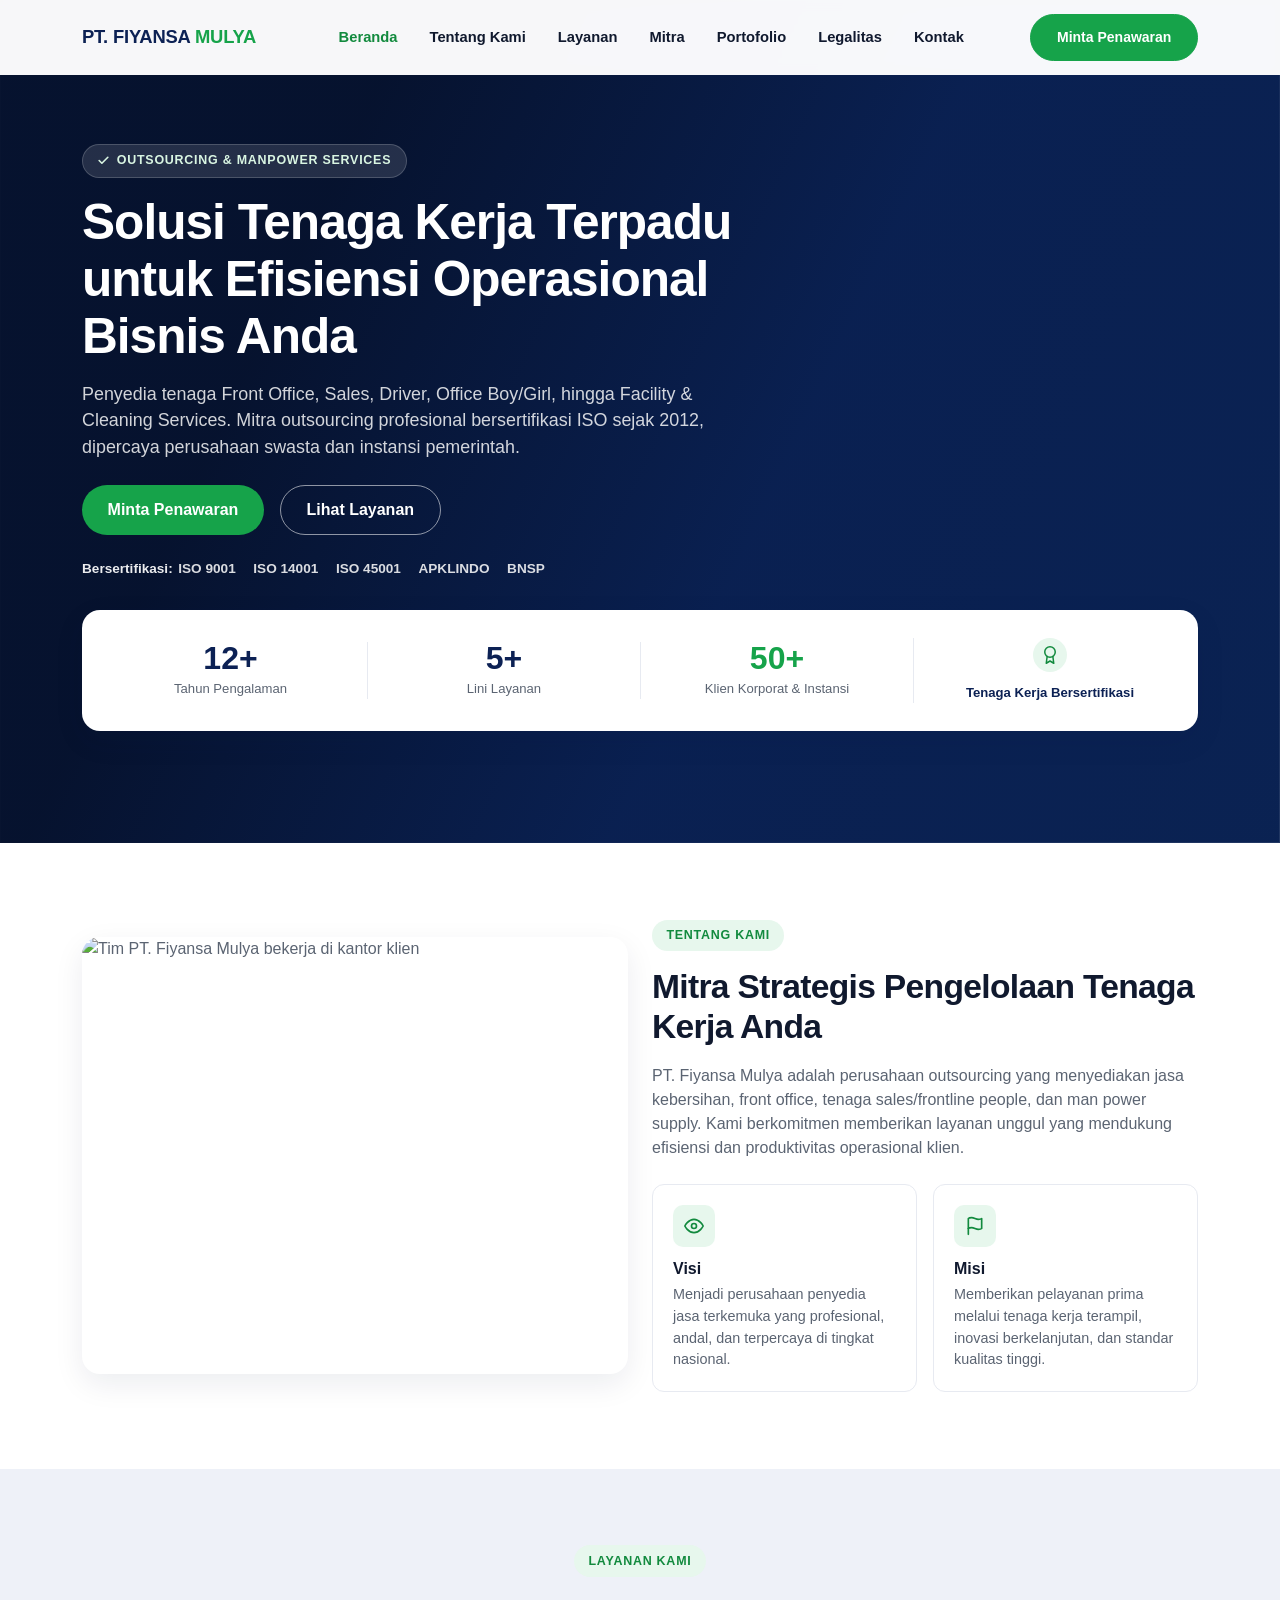
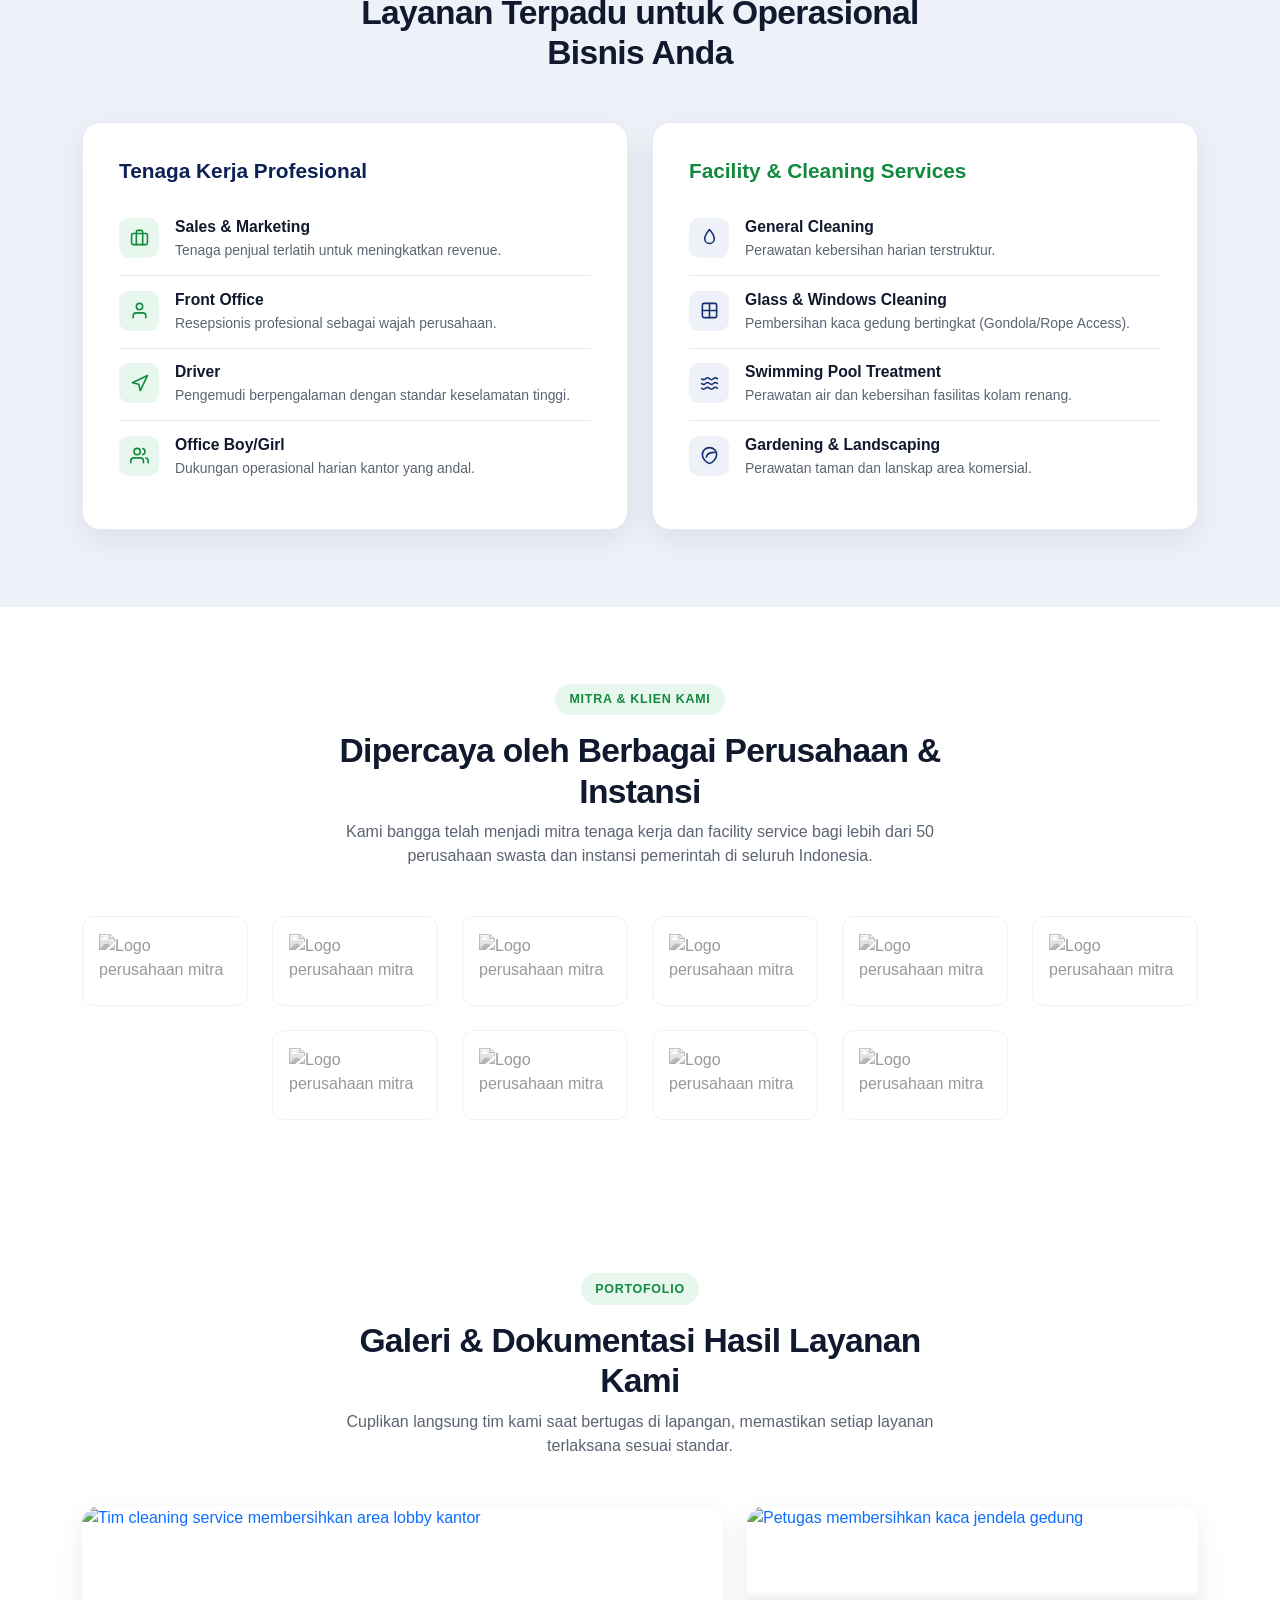
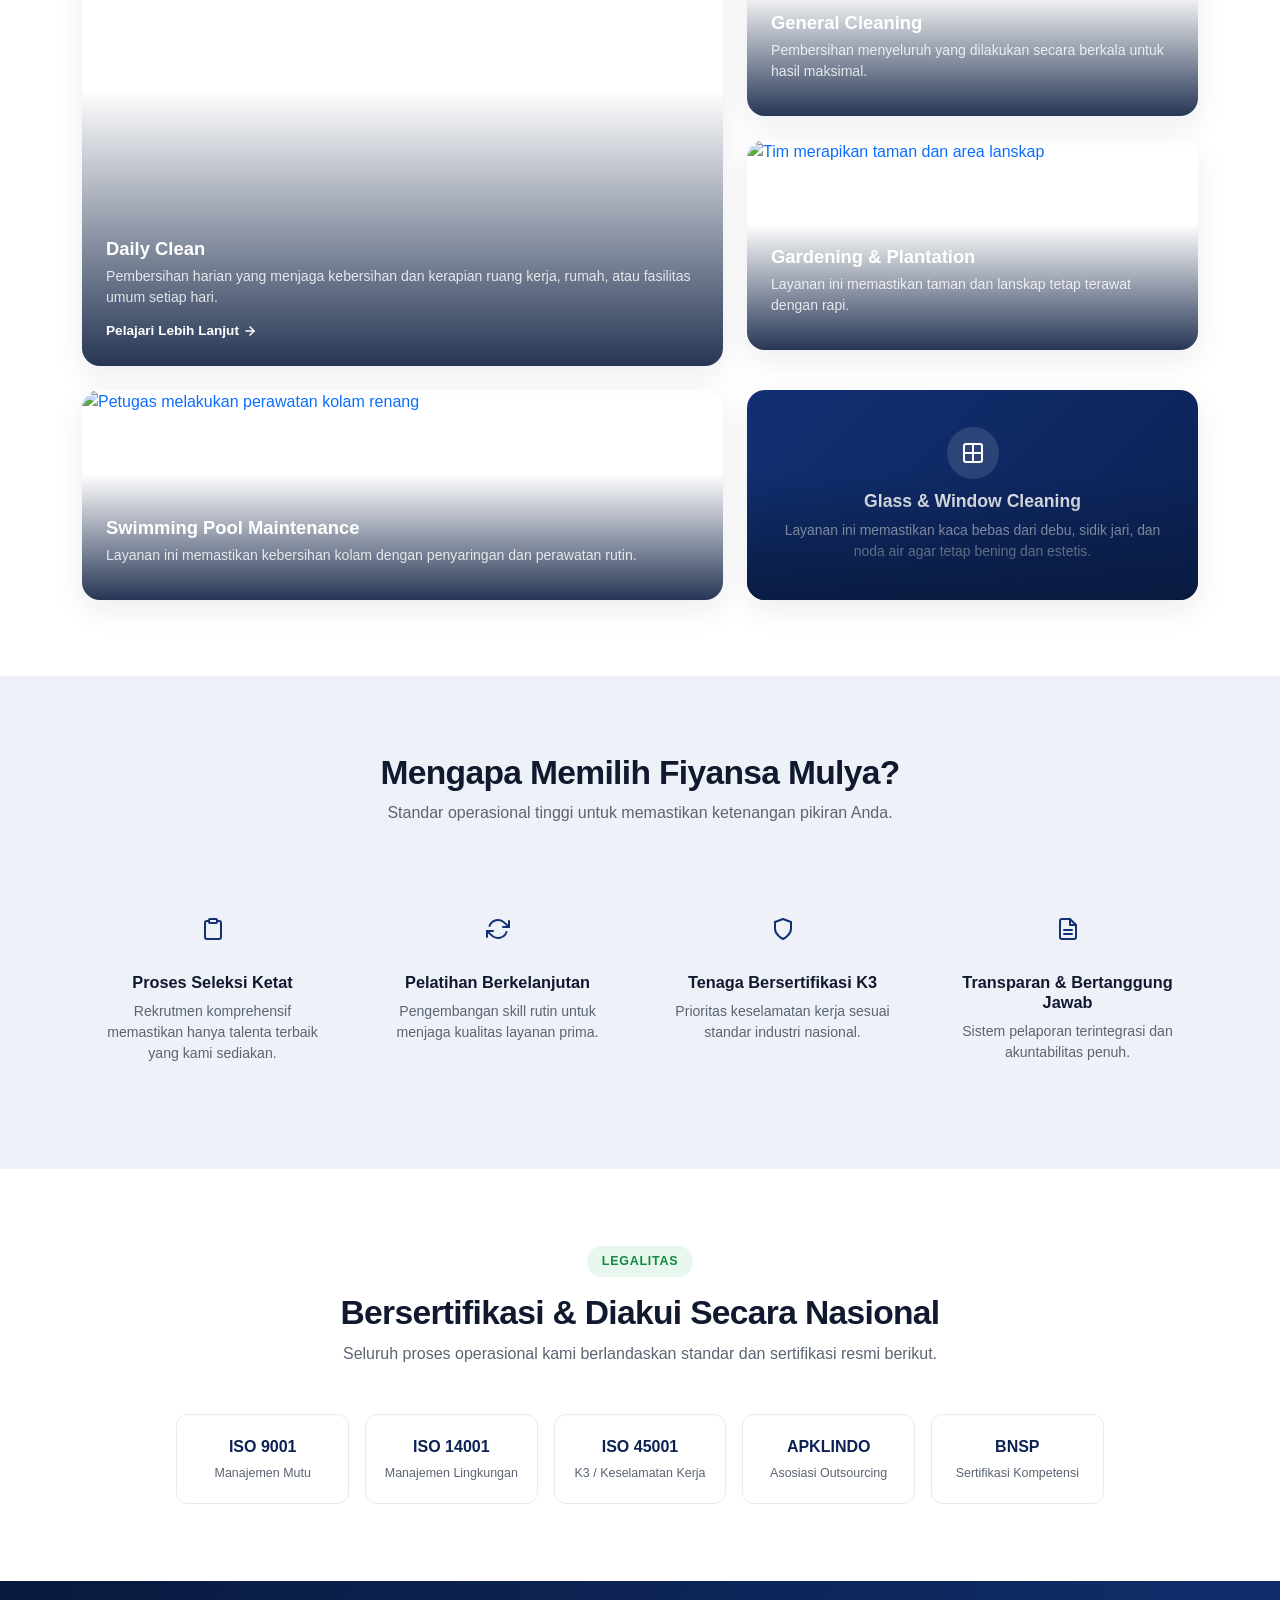
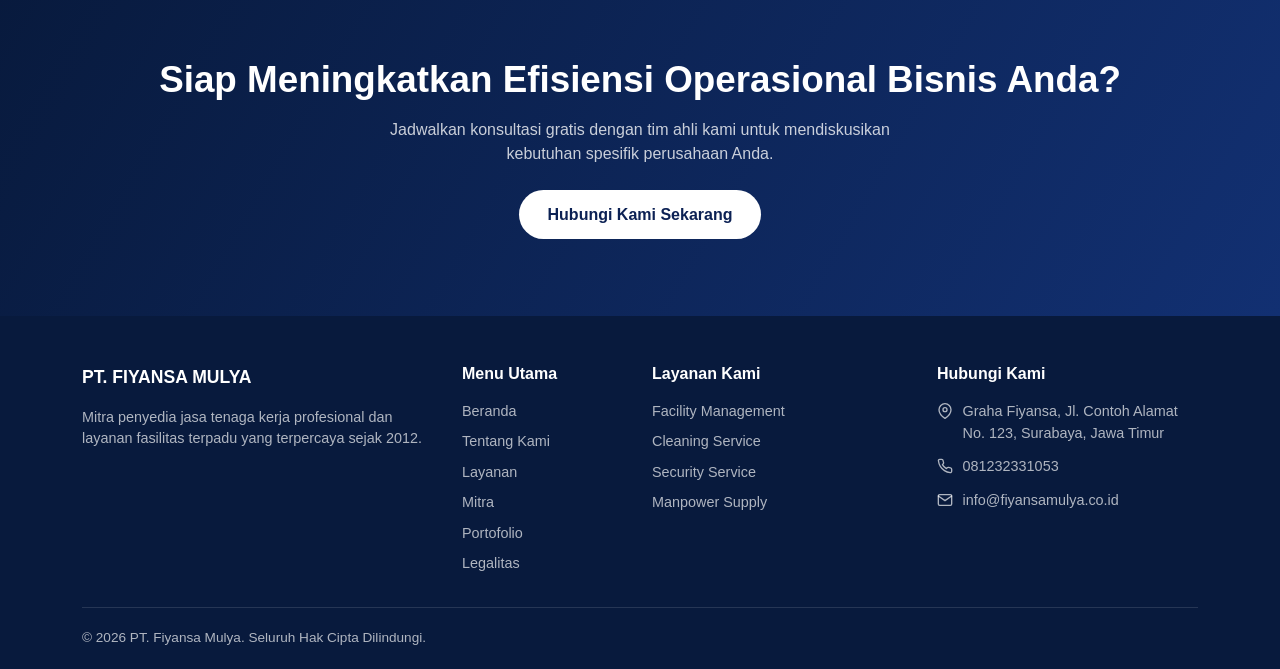
==== index.html @ ff3250f4 "initial commit" ====
<!doctype html>
<html lang="id">
<head>
  <meta charset="UTF-8" />
  <meta name="viewport" content="width=device-width, initial-scale=1, shrink-to-fit=no" />
  <title>PT. Fiyansa Mulya — Solusi Tenaga Kerja & Facility Services</title>
  <meta name="description" content="PT. Fiyansa Mulya adalah mitra outsourcing profesional bersertifikasi ISO sejak 2012, menyediakan tenaga kerja (Front Office, Sales, Driver, Office Boy/Girl) dan layanan Facility & Cleaning Services untuk perusahaan swasta dan instansi pemerintah di seluruh Indonesia." />
  <meta name="robots" content="index, follow" />

  <!-- Performance: warm up connections before the CDN / image requests fire -->
  <link rel="preconnect" href="https://cdn.jsdelivr.net" crossorigin />
  <link rel="preconnect" href="https://picsum.photos" crossorigin />
  <link rel="preconnect" href="https://fastly.picsum.photos" crossorigin />
  <link rel="preconnect" href="https://placehold.co" crossorigin />
  <link rel="dns-prefetch" href="https://picsum.photos" />

  <!-- Preload the hero image: it's the largest above-the-fold asset (helps LCP) -->
  <link rel="preload" as="image" href="https://picsum.photos/seed/fiyansa-hero/1600/1000" fetchpriority="high" />

  <!-- Bootstrap 5 (CDN) — grid & components only, styling is overridden by our own stylesheet -->
  <link rel="stylesheet" href="https://cdn.jsdelivr.net/npm/bootstrap@5.3.3/dist/css/bootstrap.min.css" crossorigin="anonymous" />

  <!-- Site styles -->
  <link rel="stylesheet" href="assets/css/style.css" />

  <link rel="icon" href="data:image/svg+xml,%3Csvg xmlns='http://www.w3.org/2000/svg' viewBox='0 0 64 64'%3E%3Crect width='64' height='64' rx='12' fill='%230c2154'/%3E%3Ctext x='32' y='42' font-size='30' font-family='Arial, sans-serif' font-weight='700' fill='%2316a34a' text-anchor='middle'%3EF%3C/text%3E%3C/svg%3E" />
</head>
<body data-bs-spy="scroll" data-bs-target="#mainNav" data-bs-offset="120" tabindex="0">

  <!-- ============ NAVBAR ============ -->
  <nav class="navbar navbar-expand-lg navbar-fm fixed-top" id="mainNav">
    <div class="container">
      <a class="navbar-brand" href="#beranda">PT. FIYANSA <span>MULYA</span></a>
      <button class="navbar-toggler" type="button" data-bs-toggle="collapse" data-bs-target="#mainNavbar" aria-controls="mainNavbar" aria-expanded="false" aria-label="Buka menu navigasi">
        <span class="navbar-toggler-icon"></span>
      </button>
      <div class="collapse navbar-collapse" id="mainNavbar">
        <ul class="navbar-nav mx-auto mb-2 mb-lg-0">
          <li class="nav-item"><a class="nav-link" href="#beranda">Beranda</a></li>
          <li class="nav-item"><a class="nav-link" href="#tentang">Tentang Kami</a></li>
          <li class="nav-item"><a class="nav-link" href="#layanan">Layanan</a></li>
          <li class="nav-item"><a class="nav-link" href="#mitra">Mitra</a></li>
          <li class="nav-item"><a class="nav-link" href="#portofolio">Portofolio</a></li>
          <li class="nav-item"><a class="nav-link" href="#legalitas">Legalitas</a></li>
          <li class="nav-item"><a class="nav-link" href="#kontak">Kontak</a></li>
        </ul>
        <div class="d-flex align-items-center gap-3">
          <a href="tel:081232331053" class="navbar-phone d-none d-md-inline-flex align-items-center gap-2">
            <svg width="16" height="16" viewBox="0 0 24 24" fill="none" stroke="currentColor" stroke-width="2" stroke-linecap="round" stroke-linejoin="round" aria-hidden="true"><path d="M22 16.92v3a2 2 0 0 1-2.18 2 19.79 19.79 0 0 1-8.63-3.07 19.5 19.5 0 0 1-6-6 19.79 19.79 0 0 1-3.07-8.67A2 2 0 0 1 4.11 2h3a2 2 0 0 1 2 1.72c.13.96.36 1.9.7 2.81a2 2 0 0 1-.45 2.11L8.09 9.91a16 16 0 0 0 6 6l1.27-1.27a2 2 0 0 1 2.11-.45c.91.34 1.85.57 2.81.7A2 2 0 0 1 22 16.92z"/></svg>
            081232331053
          </a>
          <a href="#kontak" class="btn btn-fm-primary btn-sm">Minta Penawaran</a>
        </div>
      </div>
    </div>
  </nav>

  <!-- ============ HERO ============ -->
  <header class="hero" id="beranda">
    <img
      class="hero__bg"
      src="https://picsum.photos/seed/fiyansa-hero/1600/1000"
      srcset="https://picsum.photos/seed/fiyansa-hero/900/700 900w, https://picsum.photos/seed/fiyansa-hero/1600/1000 1600w"
      sizes="100vw"
      alt=""
      role="presentation"
      fetchpriority="high"
      width="1600" height="1000"
    />
    <div class="hero__overlay"></div>

    <div class="container hero__content">
      <div class="hero-inner">
        <span class="eyebrow eyebrow-light mb-3">
          <svg width="13" height="13" viewBox="0 0 24 24" fill="none" stroke="currentColor" stroke-width="3" stroke-linecap="round" stroke-linejoin="round" aria-hidden="true"><polyline points="20 6 9 17 4 12"/></svg>
          Outsourcing &amp; Manpower Services
        </span>
        <h1 class="mb-3">Solusi Tenaga Kerja Terpadu untuk Efisiensi Operasional Bisnis Anda</h1>
        <p class="lead mb-4">
          Penyedia tenaga Front Office, Sales, Driver, Office Boy/Girl, hingga Facility &amp; Cleaning Services.
          Mitra outsourcing profesional bersertifikasi ISO sejak 2012, dipercaya perusahaan swasta dan instansi pemerintah.
        </p>
        <div class="d-flex flex-wrap gap-3 mb-4">
          <a href="#kontak" class="btn-fm-primary d-inline-flex align-items-center">Minta Penawaran</a>
          <a href="#layanan" class="btn-fm-outline d-inline-flex align-items-center">Lihat Layanan</a>
        </div>
        <div class="hero-certs d-flex flex-wrap align-items-center">
          <strong>Bersertifikasi:</strong>
          <span class="cert-item">ISO 9001</span>
          <span class="cert-item">ISO 14001</span>
          <span class="cert-item">ISO 45001</span>
          <span class="cert-item">APKLINDO</span>
          <span class="cert-item">BNSP</span>
        </div>
      </div>
    </div>

    <!-- Stats bar (overlaps hero bottom edge) -->
    <div class="container">
      <div class="stats-bar">
        <div class="row gx-2 gy-0 align-items-center">
          <div class="col-6 col-md-3 stat-item">
            <div class="stat-number">12+</div>
            <div class="stat-label">Tahun Pengalaman</div>
          </div>
          <div class="col-6 col-md-3 stat-item">
            <div class="stat-number">5+</div>
            <div class="stat-label">Lini Layanan</div>
          </div>
          <div class="col-6 col-md-3 stat-item">
            <div class="stat-number text-green">50+</div>
            <div class="stat-label">Klien Korporat &amp; Instansi</div>
          </div>
          <div class="col-6 col-md-3 stat-item">
            <span class="stat-icon">
              <svg width="18" height="18" viewBox="0 0 24 24" fill="none" stroke="currentColor" stroke-width="2" stroke-linecap="round" stroke-linejoin="round" aria-hidden="true"><circle cx="12" cy="8" r="7"/><polyline points="8.21 13.89 7 23 12 20 17 23 15.79 13.88"/></svg>
            </span>
            <div class="stat-label fw-semibold text-navy">Tenaga Kerja Bersertifikasi</div>
          </div>
        </div>
      </div>
    </div>
  </header>

  <!-- ============ TENTANG KAMI ============ -->
  <section class="section-padding" id="tentang">
    <div class="container">
      <div class="row align-items-center g-4">
        <div class="col-lg-6 reveal">
          <div class="about-img">
            <img
              src="https://picsum.photos/seed/fiyansa-about/700/560"
              width="700" height="560" loading="lazy" decoding="async"
              alt="Tim PT. Fiyansa Mulya bekerja di kantor klien"
              class="w-100"
            />
          </div>
        </div>
        <div class="col-lg-6 reveal">
          <span class="eyebrow eyebrow-green mb-3">Tentang Kami</span>
          <h2 class="section-title mb-3" style="font-size: clamp(1.6rem, 3vw, 2.1rem);">
            Mitra Strategis Pengelolaan Tenaga Kerja Anda
          </h2>
          <p class="mb-4">
            PT. Fiyansa Mulya adalah perusahaan outsourcing yang menyediakan jasa kebersihan, front office, tenaga
            sales/frontline people, dan man power supply. Kami berkomitmen memberikan layanan unggul yang mendukung
            efisiensi dan produktivitas operasional klien.
          </p>
          <div class="row g-3">
            <div class="col-sm-6">
              <div class="icon-card">
                <span class="icon-badge">
                  <svg width="20" height="20" viewBox="0 0 24 24" fill="none" stroke="currentColor" stroke-width="2" stroke-linecap="round" stroke-linejoin="round" aria-hidden="true"><path d="M1 12s4-8 11-8 11 8 11 8-4 8-11 8-11-8-11-8z"/><circle cx="12" cy="12" r="3"/></svg>
                </span>
                <h3>Visi</h3>
                <p>Menjadi perusahaan penyedia jasa terkemuka yang profesional, andal, dan terpercaya di tingkat nasional.</p>
              </div>
            </div>
            <div class="col-sm-6">
              <div class="icon-card">
                <span class="icon-badge">
                  <svg width="20" height="20" viewBox="0 0 24 24" fill="none" stroke="currentColor" stroke-width="2" stroke-linecap="round" stroke-linejoin="round" aria-hidden="true"><path d="M4 15s1-1 4-1 5 2 8 2 4-1 4-1V3s-1 1-4 1-5-2-8-2-4 1-4 1z"/><line x1="4" y1="22" x2="4" y2="15"/></svg>
                </span>
                <h3>Misi</h3>
                <p>Memberikan pelayanan prima melalui tenaga kerja terampil, inovasi berkelanjutan, dan standar kualitas tinggi.</p>
              </div>
            </div>
          </div>
        </div>
      </div>
    </div>
  </section>

  <!-- ============ LAYANAN ============ -->
  <section class="section-padding bg-soft" id="layanan">
    <div class="container">
      <div class="text-center mx-auto mb-5 reveal" style="max-width: 640px;">
        <span class="eyebrow eyebrow-green mb-3">Layanan Kami</span>
        <h2 class="section-title" style="font-size: clamp(1.6rem, 3vw, 2.1rem);">
          Layanan Terpadu untuk Operasional Bisnis Anda
        </h2>
      </div>
      <div class="row g-4">
        <div class="col-lg-6 reveal">
          <div class="service-panel">
            <h3 class="text-navy">Tenaga Kerja Profesional</h3>

            <div class="service-row">
              <span class="service-icon" style="background: var(--green-050); color: var(--green-700);">
                <svg width="19" height="19" viewBox="0 0 24 24" fill="none" stroke="currentColor" stroke-width="2" stroke-linecap="round" stroke-linejoin="round" aria-hidden="true"><rect x="2" y="7" width="20" height="14" rx="2"/><path d="M16 21V5a2 2 0 0 0-2-2h-4a2 2 0 0 0-2 2v16"/></svg>
              </span>
              <div>
                <h4>Sales &amp; Marketing</h4>
                <p>Tenaga penjual terlatih untuk meningkatkan revenue.</p>
              </div>
            </div>

            <div class="service-row">
              <span class="service-icon" style="background: var(--green-050); color: var(--green-700);">
                <svg width="19" height="19" viewBox="0 0 24 24" fill="none" stroke="currentColor" stroke-width="2" stroke-linecap="round" stroke-linejoin="round" aria-hidden="true"><path d="M20 21v-2a4 4 0 0 0-4-4H8a4 4 0 0 0-4 4v2"/><circle cx="12" cy="7" r="4"/></svg>
              </span>
              <div>
                <h4>Front Office</h4>
                <p>Resepsionis profesional sebagai wajah perusahaan.</p>
              </div>
            </div>

            <div class="service-row">
              <span class="service-icon" style="background: var(--green-050); color: var(--green-700);">
                <svg width="19" height="19" viewBox="0 0 24 24" fill="none" stroke="currentColor" stroke-width="2" stroke-linecap="round" stroke-linejoin="round" aria-hidden="true"><polygon points="3 11 22 2 13 21 11 13 3 11"/></svg>
              </span>
              <div>
                <h4>Driver</h4>
                <p>Pengemudi berpengalaman dengan standar keselamatan tinggi.</p>
              </div>
            </div>

            <div class="service-row">
              <span class="service-icon" style="background: var(--green-050); color: var(--green-700);">
                <svg width="19" height="19" viewBox="0 0 24 24" fill="none" stroke="currentColor" stroke-width="2" stroke-linecap="round" stroke-linejoin="round" aria-hidden="true"><path d="M17 21v-2a4 4 0 0 0-4-4H5a4 4 0 0 0-4 4v2"/><circle cx="9" cy="7" r="4"/><path d="M23 21v-2a4 4 0 0 0-3-3.87"/><path d="M16 3.13a4 4 0 0 1 0 7.75"/></svg>
              </span>
              <div>
                <h4>Office Boy/Girl</h4>
                <p>Dukungan operasional harian kantor yang andal.</p>
              </div>
            </div>
          </div>
        </div>

        <div class="col-lg-6 reveal">
          <div class="service-panel">
            <h3 class="text-green">Facility &amp; Cleaning Services</h3>

            <div class="service-row">
              <span class="service-icon" style="background: var(--navy-050); color: var(--navy-700);">
                <svg width="19" height="19" viewBox="0 0 24 24" fill="none" stroke="currentColor" stroke-width="2" stroke-linecap="round" stroke-linejoin="round" aria-hidden="true"><path d="M12 2s6 7.2 6 11.5A6 6 0 0 1 6 13.5C6 9.2 12 2 12 2z"/></svg>
              </span>
              <div>
                <h4>General Cleaning</h4>
                <p>Perawatan kebersihan harian terstruktur.</p>
              </div>
            </div>

            <div class="service-row">
              <span class="service-icon" style="background: var(--navy-050); color: var(--navy-700);">
                <svg width="19" height="19" viewBox="0 0 24 24" fill="none" stroke="currentColor" stroke-width="2" stroke-linecap="round" stroke-linejoin="round" aria-hidden="true"><rect x="3" y="3" width="18" height="18" rx="2"/><line x1="12" y1="3" x2="12" y2="21"/><line x1="3" y1="12" x2="21" y2="12"/></svg>
              </span>
              <div>
                <h4>Glass &amp; Windows Cleaning</h4>
                <p>Pembersihan kaca gedung bertingkat (Gondola/Rope Access).</p>
              </div>
            </div>

            <div class="service-row">
              <span class="service-icon" style="background: var(--navy-050); color: var(--navy-700);">
                <svg width="19" height="19" viewBox="0 0 24 24" fill="none" stroke="currentColor" stroke-width="2" stroke-linecap="round" stroke-linejoin="round" aria-hidden="true"><path d="M2 6c1.5 1.5 3.5 1.5 5 0s3.5-1.5 5 0 3.5 1.5 5 0 3.5-1.5 5 0"/><path d="M2 12c1.5 1.5 3.5 1.5 5 0s3.5-1.5 5 0 3.5 1.5 5 0 3.5-1.5 5 0"/><path d="M2 18c1.5 1.5 3.5 1.5 5 0s3.5-1.5 5 0 3.5 1.5 5 0 3.5-1.5 5 0"/></svg>
              </span>
              <div>
                <h4>Swimming Pool Treatment</h4>
                <p>Perawatan air dan kebersihan fasilitas kolam renang.</p>
              </div>
            </div>

            <div class="service-row">
              <span class="service-icon" style="background: var(--navy-050); color: var(--navy-700);">
                <svg width="19" height="19" viewBox="0 0 24 24" fill="none" stroke="currentColor" stroke-width="2" stroke-linecap="round" stroke-linejoin="round" aria-hidden="true"><path d="M12 2C7 2 3 6 3 11c0 5 5 10 9 11 4-1 9-6 9-11 0-5-4-9-9-9z"/><path d="M8 14s1-4 4-5 6-1 6-1"/></svg>
              </span>
              <div>
                <h4>Gardening &amp; Landscaping</h4>
                <p>Perawatan taman dan lanskap area komersial.</p>
              </div>
            </div>
          </div>
        </div>
      </div>
    </div>
  </section>

  <!-- ============ MITRA & KLIEN ============ -->
  <section class="section-padding" id="mitra">
    <div class="container">
      <div class="text-center mx-auto mb-5 reveal" style="max-width: 640px;">
        <span class="eyebrow eyebrow-green mb-3">Mitra &amp; Klien Kami</span>
        <h2 class="section-title" style="font-size: clamp(1.6rem, 3vw, 2.1rem);">
          Dipercaya oleh Berbagai Perusahaan &amp; Instansi
        </h2>
        <p class="mt-2 mb-0">Kami bangga telah menjadi mitra tenaga kerja dan facility service bagi lebih dari 50 perusahaan swasta dan instansi pemerintah di seluruh Indonesia.</p>
      </div>
      <div class="row g-4 justify-content-center reveal">
        <div class="col-6 col-sm-4 col-md-3 col-lg-2">
          <div class="partner-logo">
            <img src="https://placehold.co/200x80/eef1f8/0c2154?font=roboto&text=Klien+01" width="200" height="80" loading="lazy" decoding="async" alt="Logo perusahaan mitra 1" />
          </div>
        </div>
        <div class="col-6 col-sm-4 col-md-3 col-lg-2">
          <div class="partner-logo">
            <img src="https://placehold.co/200x80/eef1f8/0c2154?font=roboto&text=Klien+02" width="200" height="80" loading="lazy" decoding="async" alt="Logo perusahaan mitra 2" />
          </div>
        </div>
        <div class="col-6 col-sm-4 col-md-3 col-lg-2">
          <div class="partner-logo">
            <img src="https://placehold.co/200x80/eef1f8/0c2154?font=roboto&text=Klien+03" width="200" height="80" loading="lazy" decoding="async" alt="Logo perusahaan mitra 3" />
          </div>
        </div>
        <div class="col-6 col-sm-4 col-md-3 col-lg-2">
          <div class="partner-logo">
            <img src="https://placehold.co/200x80/eef1f8/0c2154?font=roboto&text=Klien+04" width="200" height="80" loading="lazy" decoding="async" alt="Logo perusahaan mitra 4" />
          </div>
        </div>
        <div class="col-6 col-sm-4 col-md-3 col-lg-2">
          <div class="partner-logo">
            <img src="https://placehold.co/200x80/eef1f8/0c2154?font=roboto&text=Klien+05" width="200" height="80" loading="lazy" decoding="async" alt="Logo perusahaan mitra 5" />
          </div>
        </div>
        <div class="col-6 col-sm-4 col-md-3 col-lg-2">
          <div class="partner-logo">
            <img src="https://placehold.co/200x80/eef1f8/0c2154?font=roboto&text=Klien+06" width="200" height="80" loading="lazy" decoding="async" alt="Logo perusahaan mitra 6" />
          </div>
        </div>
        <div class="col-6 col-sm-4 col-md-3 col-lg-2">
          <div class="partner-logo">
            <img src="https://placehold.co/200x80/eef1f8/0c2154?font=roboto&text=Klien+07" width="200" height="80" loading="lazy" decoding="async" alt="Logo perusahaan mitra 7" />
          </div>
        </div>
        <div class="col-6 col-sm-4 col-md-3 col-lg-2">
          <div class="partner-logo">
            <img src="https://placehold.co/200x80/eef1f8/0c2154?font=roboto&text=Klien+08" width="200" height="80" loading="lazy" decoding="async" alt="Logo perusahaan mitra 8" />
          </div>
        </div>
        <div class="col-6 col-sm-4 col-md-3 col-lg-2">
          <div class="partner-logo">
            <img src="https://placehold.co/200x80/eef1f8/0c2154?font=roboto&text=Klien+09" width="200" height="80" loading="lazy" decoding="async" alt="Logo perusahaan mitra 9" />
          </div>
        </div>
        <div class="col-6 col-sm-4 col-md-3 col-lg-2">
          <div class="partner-logo">
            <img src="https://placehold.co/200x80/eef1f8/0c2154?font=roboto&text=Klien+10" width="200" height="80" loading="lazy" decoding="async" alt="Logo perusahaan mitra 10" />
          </div>
        </div>
      </div>
    </div>
  </section>

  <!-- ============ PORTOFOLIO / GALERI ============ -->
  <section class="section-padding" id="portofolio">
    <div class="container">
      <div class="text-center mx-auto mb-5 reveal" style="max-width: 640px;">
        <span class="eyebrow eyebrow-green mb-3">Portofolio</span>
        <h2 class="section-title" style="font-size: clamp(1.6rem, 3vw, 2.1rem);">
          Galeri &amp; Dokumentasi Hasil Layanan Kami
        </h2>
        <p class="mt-2 mb-0">Cuplikan langsung tim kami saat bertugas di lapangan, memastikan setiap layanan terlaksana sesuai standar.</p>
      </div>

      <div class="row g-4">
        <div class="col-lg-7 reveal">
          <a href="#kontak" class="gallery-card gallery-card--tall">
            <img
              src="https://picsum.photos/seed/fiyansa-daily/900/1000"
              width="900" height="1000" loading="lazy" decoding="async"
              alt="Tim cleaning service membersihkan area lobby kantor"
            />
            <div class="gallery-card__body">
              <h3>Daily Clean</h3>
              <p>Pembersihan harian yang menjaga kebersihan dan kerapian ruang kerja, rumah, atau fasilitas umum setiap hari.</p>
              <span class="gallery-card__link d-inline-flex align-items-center gap-1">
                Pelajari Lebih Lanjut
                <svg width="14" height="14" viewBox="0 0 24 24" fill="none" stroke="currentColor" stroke-width="2.5" stroke-linecap="round" stroke-linejoin="round" aria-hidden="true"><line x1="5" y1="12" x2="19" y2="12"/><polyline points="12 5 19 12 12 19"/></svg>
              </span>
            </div>
          </a>
        </div>

        <div class="col-lg-5">
          <div class="row g-4 h-100">
            <div class="col-12 reveal">
              <a href="#kontak" class="gallery-card gallery-card--short">
                <img
                  src="https://picsum.photos/seed/fiyansa-general/700/460"
                  width="700" height="460" loading="lazy" decoding="async"
                  alt="Petugas membersihkan kaca jendela gedung"
                />
                <div class="gallery-card__body">
                  <h3>General Cleaning</h3>
                  <p>Pembersihan menyeluruh yang dilakukan secara berkala untuk hasil maksimal.</p>
                </div>
              </a>
            </div>
            <div class="col-12 reveal">
              <a href="#kontak" class="gallery-card gallery-card--short">
                <img
                  src="https://picsum.photos/seed/fiyansa-garden/700/460"
                  width="700" height="460" loading="lazy" decoding="async"
                  alt="Tim merapikan taman dan area lanskap"
                />
                <div class="gallery-card__body">
                  <h3>Gardening &amp; Plantation</h3>
                  <p>Layanan ini memastikan taman dan lanskap tetap terawat dengan rapi.</p>
                </div>
              </a>
            </div>
          </div>
        </div>

        <div class="col-lg-7 reveal">
          <a href="#kontak" class="gallery-card gallery-card--short">
            <img
              src="https://picsum.photos/seed/fiyansa-pool/900/460"
              width="900" height="460" loading="lazy" decoding="async"
              alt="Petugas melakukan perawatan kolam renang"
            />
            <div class="gallery-card__body">
              <h3>Swimming Pool Maintenance</h3>
              <p>Layanan ini memastikan kebersihan kolam dengan penyaringan dan perawatan rutin.</p>
            </div>
          </a>
        </div>

        <div class="col-lg-5 reveal">
          <div class="gallery-card gallery-card--solid h-100">
            <div>
              <span class="solid-icon">
                <svg width="24" height="24" viewBox="0 0 24 24" fill="none" stroke="currentColor" stroke-width="2" stroke-linecap="round" stroke-linejoin="round" aria-hidden="true"><rect x="3" y="3" width="18" height="18" rx="2"/><line x1="12" y1="3" x2="12" y2="21"/><line x1="3" y1="12" x2="21" y2="12"/></svg>
              </span>
              <h3>Glass &amp; Window Cleaning</h3>
              <p>Layanan ini memastikan kaca bebas dari debu, sidik jari, dan noda air agar tetap bening dan estetis.</p>
            </div>
          </div>
        </div>
      </div>
    </div>
  </section>

  <!-- ============ MENGAPA MEMILIH KAMI ============ -->
  <section class="section-padding bg-soft">
    <div class="container">
      <div class="text-center mx-auto mb-5 reveal" style="max-width: 640px;">
        <h2 class="section-title" style="font-size: clamp(1.6rem, 3vw, 2.1rem);">Mengapa Memilih Fiyansa Mulya?</h2>
        <p class="mt-2 mb-0">Standar operasional tinggi untuk memastikan ketenangan pikiran Anda.</p>
      </div>
      <div class="row g-4">
        <div class="col-6 col-lg-3 reveal">
          <div class="why-card">
            <span class="why-icon">
              <svg width="24" height="24" viewBox="0 0 24 24" fill="none" stroke="currentColor" stroke-width="2" stroke-linecap="round" stroke-linejoin="round" aria-hidden="true"><path d="M16 4h2a2 2 0 0 1 2 2v14a2 2 0 0 1-2 2H6a2 2 0 0 1-2-2V6a2 2 0 0 1 2-2h2"/><rect x="8" y="2" width="8" height="4" rx="1"/></svg>
            </span>
            <h3>Proses Seleksi Ketat</h3>
            <p>Rekrutmen komprehensif memastikan hanya talenta terbaik yang kami sediakan.</p>
          </div>
        </div>
        <div class="col-6 col-lg-3 reveal">
          <div class="why-card">
            <span class="why-icon">
              <svg width="24" height="24" viewBox="0 0 24 24" fill="none" stroke="currentColor" stroke-width="2" stroke-linecap="round" stroke-linejoin="round" aria-hidden="true"><polyline points="23 4 23 10 17 10"/><polyline points="1 20 1 14 7 14"/><path d="M3.51 9a9 9 0 0 1 14.85-3.36L23 10M1 14l4.64 4.36A9 9 0 0 0 20.49 15"/></svg>
            </span>
            <h3>Pelatihan Berkelanjutan</h3>
            <p>Pengembangan skill rutin untuk menjaga kualitas layanan prima.</p>
          </div>
        </div>
        <div class="col-6 col-lg-3 reveal">
          <div class="why-card">
            <span class="why-icon">
              <svg width="24" height="24" viewBox="0 0 24 24" fill="none" stroke="currentColor" stroke-width="2" stroke-linecap="round" stroke-linejoin="round" aria-hidden="true"><path d="M12 22s8-4 8-10V5l-8-3-8 3v7c0 6 8 10 8 10z"/></svg>
            </span>
            <h3>Tenaga Bersertifikasi K3</h3>
            <p>Prioritas keselamatan kerja sesuai standar industri nasional.</p>
          </div>
        </div>
        <div class="col-6 col-lg-3 reveal">
          <div class="why-card">
            <span class="why-icon">
              <svg width="24" height="24" viewBox="0 0 24 24" fill="none" stroke="currentColor" stroke-width="2" stroke-linecap="round" stroke-linejoin="round" aria-hidden="true"><path d="M14 2H6a2 2 0 0 0-2 2v16a2 2 0 0 0 2 2h12a2 2 0 0 0 2-2V8z"/><polyline points="14 2 14 8 20 8"/><line x1="16" y1="13" x2="8" y2="13"/><line x1="16" y1="17" x2="8" y2="17"/></svg>
            </span>
            <h3>Transparan &amp; Bertanggung Jawab</h3>
            <p>Sistem pelaporan terintegrasi dan akuntabilitas penuh.</p>
          </div>
        </div>
      </div>
    </div>
  </section>

  <!-- ============ LEGALITAS ============ -->
  <section class="section-padding" id="legalitas">
    <div class="container">
      <div class="text-center mx-auto mb-5 reveal" style="max-width: 640px;">
        <span class="eyebrow eyebrow-green mb-3">Legalitas</span>
        <h2 class="section-title" style="font-size: clamp(1.6rem, 3vw, 2.1rem);">Bersertifikasi &amp; Diakui Secara Nasional</h2>
        <p class="mt-2 mb-0">Seluruh proses operasional kami berlandaskan standar dan sertifikasi resmi berikut.</p>
      </div>
      <div class="row g-3 justify-content-center reveal">
        <div class="col-6 col-md-4 col-lg-2">
          <div class="cert-chip">ISO 9001<small>Manajemen Mutu</small></div>
        </div>
        <div class="col-6 col-md-4 col-lg-2">
          <div class="cert-chip">ISO 14001<small>Manajemen Lingkungan</small></div>
        </div>
        <div class="col-6 col-md-4 col-lg-2">
          <div class="cert-chip">ISO 45001<small>K3 / Keselamatan Kerja</small></div>
        </div>
        <div class="col-6 col-md-4 col-lg-2">
          <div class="cert-chip">APKLINDO<small>Asosiasi Outsourcing</small></div>
        </div>
        <div class="col-6 col-md-4 col-lg-2">
          <div class="cert-chip">BNSP<small>Sertifikasi Kompetensi</small></div>
        </div>
      </div>
    </div>
  </section>

  <!-- ============ CTA / KONTAK ============ -->
  <section class="section-padding cta-section" id="kontak">
    <div class="container reveal">
      <h2 class="mb-3">Siap Meningkatkan Efisiensi Operasional Bisnis Anda?</h2>
      <p class="mb-4">Jadwalkan konsultasi gratis dengan tim ahli kami untuk mendiskusikan kebutuhan spesifik perusahaan Anda.</p>
      <a href="tel:081232331053" class="btn-fm-navy d-inline-flex align-items-center">Hubungi Kami Sekarang</a>
    </div>
  </section>

  <!-- ============ FOOTER ============ -->
  <footer class="footer-fm pt-5">
    <div class="container">
      <div class="row g-4 pb-4">
        <div class="col-lg-4">
          <div class="footer-brand mb-3">PT. FIYANSA MULYA</div>
          <p class="mb-3" style="font-size: .9rem;">
            Mitra penyedia jasa tenaga kerja profesional dan layanan fasilitas terpadu yang terpercaya sejak 2012.
          </p>
        </div>
        <div class="col-6 col-lg-2">
          <h5>Menu Utama</h5>
          <div class="d-flex flex-column">
            <a href="#beranda">Beranda</a>
            <a href="#tentang">Tentang Kami</a>
            <a href="#layanan">Layanan</a>
            <a href="#mitra">Mitra</a>
            <a href="#portofolio">Portofolio</a>
            <a href="#legalitas">Legalitas</a>
          </div>
        </div>
        <div class="col-6 col-lg-3">
          <h5>Layanan Kami</h5>
          <div class="d-flex flex-column">
            <a href="#layanan">Facility Management</a>
            <a href="#layanan">Cleaning Service</a>
            <a href="#layanan">Security Service</a>
            <a href="#layanan">Manpower Supply</a>
          </div>
        </div>
        <div class="col-lg-3">
          <h5>Hubungi Kami</h5>
          <div class="footer-contact-item">
            <svg width="16" height="16" viewBox="0 0 24 24" fill="none" stroke="currentColor" stroke-width="2" stroke-linecap="round" stroke-linejoin="round" aria-hidden="true" style="flex-shrink:0; margin-top:2px;"><path d="M21 10c0 7-9 13-9 13s-9-6-9-13a9 9 0 0 1 18 0z"/><circle cx="12" cy="10" r="3"/></svg>
            <span>Graha Fiyansa, Jl. Contoh Alamat No. 123, Surabaya, Jawa Timur</span>
          </div>
          <div class="footer-contact-item">
            <svg width="16" height="16" viewBox="0 0 24 24" fill="none" stroke="currentColor" stroke-width="2" stroke-linecap="round" stroke-linejoin="round" aria-hidden="true" style="flex-shrink:0; margin-top:2px;"><path d="M22 16.92v3a2 2 0 0 1-2.18 2 19.79 19.79 0 0 1-8.63-3.07 19.5 19.5 0 0 1-6-6 19.79 19.79 0 0 1-3.07-8.67A2 2 0 0 1 4.11 2h3a2 2 0 0 1 2 1.72c.13.96.36 1.9.7 2.81a2 2 0 0 1-.45 2.11L8.09 9.91a16 16 0 0 0 6 6l1.27-1.27a2 2 0 0 1 2.11-.45c.91.34 1.85.57 2.81.7A2 2 0 0 1 22 16.92z"/></svg>
            <a href="tel:081232331053" class="mb-0">081232331053</a>
          </div>
          <div class="footer-contact-item">
            <svg width="16" height="16" viewBox="0 0 24 24" fill="none" stroke="currentColor" stroke-width="2" stroke-linecap="round" stroke-linejoin="round" aria-hidden="true" style="flex-shrink:0; margin-top:2px;"><rect x="2" y="4" width="20" height="16" rx="2"/><path d="m22 6-10 7L2 6"/></svg>
            <a href="mailto:info@fiyansamulya.co.id" class="mb-0">info@fiyansamulya.co.id</a>
          </div>
        </div>
      </div>
      <div class="footer-bottom text-center text-md-start d-flex flex-column flex-md-row justify-content-between align-items-center gap-2">
        <span>&copy; <span id="currentYear">2026</span> PT. Fiyansa Mulya. Seluruh Hak Cipta Dilindungi.</span>
      </div>
    </div>
  </footer>

  <button class="back-to-top" type="button" aria-label="Kembali ke atas">
    <svg width="18" height="18" viewBox="0 0 24 24" fill="none" stroke="currentColor" stroke-width="2.5" stroke-linecap="round" stroke-linejoin="round" aria-hidden="true"><line x1="12" y1="19" x2="12" y2="5"/><polyline points="5 12 12 5 19 12"/></svg>
  </button>

  <!-- Bootstrap bundle (Popper + JS) — only used for navbar collapse/scrollspy -->
  <script src="https://cdn.jsdelivr.net/npm/bootstrap@5.3.3/dist/js/bootstrap.bundle.min.js" crossorigin="anonymous" defer></script>
  <script src="assets/js/main.js" defer></script>
</body>
</html>
---- assets/css/style.css ----
/* ==========================================================================
   PT. Fiyansa Mulya — Company Profile
   Custom stylesheet (loaded on top of Bootstrap 5 CDN)
   ========================================================================== */

:root {
  --navy-900: #081a3d;
  --navy-800: #0c2154;
  --navy-700: #123072;
  --navy-050: #eef1f8;
  --green-600: #16a34a;
  --green-700: #128a3e;
  --green-050: #e7f7ed;
  --text-body: #5b6472;
  --text-dark: #10192e;
  --border-soft: #e7eaf1;
  --radius-lg: 18px;
  --radius-md: 12px;
  --shadow-soft: 0 10px 30px rgba(10, 26, 61, 0.08);
  --font-base: -apple-system, BlinkMacSystemFont, "Segoe UI", Roboto, Helvetica, Arial, sans-serif;
}

* { box-sizing: border-box; }

html {
  scroll-behavior: smooth;
  scroll-padding-top: 84px;
}

body {
  font-family: var(--font-base);
  color: var(--text-body);
  background-color: #ffffff;
  overflow-x: hidden;
}

img {
  max-width: 100%;
  height: auto;
}

a {
  text-decoration: none;
}

.section-padding {
  padding-block: clamp(3rem, 6vw, 5.5rem);
}

.text-navy   { color: var(--navy-800) !important; }
.text-green  { color: var(--green-700) !important; }
.bg-navy     { background-color: var(--navy-900) !important; }
.bg-soft     { background-color: var(--navy-050) !important; }

.eyebrow {
  display: inline-flex;
  align-items: center;
  gap: .4rem;
  font-size: .78rem;
  font-weight: 700;
  letter-spacing: .06em;
  text-transform: uppercase;
  padding: .4rem .9rem;
  border-radius: 50px;
}

.eyebrow-green {
  background: var(--green-050);
  color: var(--green-700);
}

.eyebrow-light {
  background: rgba(255, 255, 255, .12);
  color: #d9f5e2;
  border: 1px solid rgba(255, 255, 255, .18);
}

.section-title {
  font-weight: 800;
  color: var(--text-dark);
  letter-spacing: -.02em;
}

.btn-fm-primary {
  background: var(--green-600);
  border-color: var(--green-600);
  color: #fff;
  font-weight: 600;
  padding: .75rem 1.6rem;
  border-radius: 50px;
  white-space: nowrap;
  transition: background-color .2s ease, transform .2s ease, box-shadow .2s ease;
}
.btn-fm-primary:hover,
.btn-fm-primary:focus {
  background: var(--green-700);
  border-color: var(--green-700);
  color: #fff;
  transform: translateY(-1px);
  box-shadow: 0 8px 20px rgba(22, 163, 74, .28);
}

.btn-fm-outline {
  background: transparent;
  border: 1.5px solid rgba(255, 255, 255, .55);
  color: #fff;
  font-weight: 600;
  padding: .75rem 1.6rem;
  border-radius: 50px;
  transition: background-color .2s ease, border-color .2s ease;
}
.btn-fm-outline:hover,
.btn-fm-outline:focus {
  background: rgba(255, 255, 255, .12);
  border-color: #fff;
  color: #fff;
}

.btn-fm-navy {
  background: #fff;
  color: var(--navy-800);
  font-weight: 600;
  padding: .8rem 1.8rem;
  border-radius: 50px;
  transition: transform .2s ease, box-shadow .2s ease;
}
.btn-fm-navy:hover {
  transform: translateY(-1px);
  box-shadow: 0 10px 24px rgba(0, 0, 0, .18);
  color: var(--navy-800);
}

/* ---------- Navbar ---------- */
.navbar-fm {
  background: rgba(255, 255, 255, .97);
  backdrop-filter: saturate(180%) blur(6px);
  padding-block: .85rem;
  transition: box-shadow .25s ease, padding-block .25s ease;
  border-bottom: 1px solid transparent;
}
.navbar-fm.is-scrolled {
  box-shadow: 0 6px 24px rgba(10, 26, 61, .08);
  padding-block: .55rem;
  border-bottom-color: var(--border-soft);
}
.navbar-fm .navbar-brand {
  font-weight: 800;
  color: var(--navy-800);
  font-size: 1.15rem;
  letter-spacing: -.01em;
}
.navbar-fm .navbar-brand span {
  color: var(--green-600);
}
.navbar-fm .nav-link {
  font-weight: 600;
  color: var(--text-dark);
  padding: .5rem .6rem !important;
  font-size: .92rem;
  white-space: nowrap;
}
@media (min-width: 1200px) {
  .navbar-fm .nav-link { padding: .5rem 1rem !important; }
}
.navbar-fm .nav-link.active,
.navbar-fm .nav-link:hover {
  color: var(--green-700);
}
.navbar-phone {
  font-weight: 700;
  color: var(--navy-800);
  font-size: .92rem;
  white-space: nowrap;
}
/* Hide the phone number only in the tight expanded-nav zone (7 links compete
   for space here); it's still reachable in the collapsed tablet dropdown
   below 992px, and there's room for it again from 1200px up. */
@media (min-width: 992px) and (max-width: 1299.98px) {
  .navbar-phone { display: none !important; }
}

/* ---------- Hero ---------- */
.hero {
  position: relative;
  color: #fff;
  padding-top: clamp(6.5rem, 14vw, 9rem);
  padding-bottom: clamp(5rem, 10vw, 7rem);
  overflow: hidden;
  background-color: var(--navy-900);
}
.hero__bg {
  position: absolute;
  inset: 0;
  width: 100%;
  height: 100%;
  object-fit: cover;
  z-index: 0;
  opacity: .28;
}
.hero__overlay {
  position: absolute;
  inset: 0;
  z-index: 1;
  background: linear-gradient(115deg, rgba(6, 18, 46, .96) 25%, rgba(10, 33, 84, .88) 60%, rgba(12, 41, 100, .55) 100%);
}
.hero__content {
  position: relative;
  z-index: 2;
}
.hero-inner {
  max-width: 47rem;
}
.hero h1 {
  font-weight: 800;
  font-size: clamp(2rem, 4.6vw, 3.1rem);
  line-height: 1.15;
  letter-spacing: -.02em;
}
.hero p.lead {
  color: rgba(255, 255, 255, .82);
  font-size: clamp(1rem, 1.6vw, 1.12rem);
  max-width: 640px;
}
.hero-certs {
  color: rgba(255, 255, 255, .65);
  font-size: .85rem;
}
.hero-certs strong {
  color: rgba(255, 255, 255, .92);
  font-weight: 700;
  margin-right: .35rem;
}
.hero-certs .cert-item {
  font-weight: 700;
  color: rgba(255, 255, 255, .85);
  margin-right: 1.1rem;
  white-space: nowrap;
}

/* Reserve empty space below the hero copy so the stats bar's negative
   margin (desktop/tablet) pulls into blank area instead of the CTA
   buttons / certification row above it. */
@media (min-width: 768px) {
  .hero__content { padding-bottom: clamp(5rem, 8vw, 7.5rem); }
}

/* ---------- Stats bar ---------- */
.stats-bar {
  position: relative;
  z-index: 3;
  background: #fff;
  border-radius: var(--radius-lg);
  box-shadow: var(--shadow-soft);
  margin-top: clamp(-4.5rem, -6vw, -3.5rem);
  padding: 1.75rem 1rem;
}
.stat-item {
  text-align: center;
  padding-inline: .5rem;
}
.stat-item + .stat-item {
  border-left: 1px solid var(--border-soft);
}
.stat-number {
  font-weight: 800;
  font-size: clamp(1.5rem, 3vw, 2rem);
  color: var(--navy-800);
  line-height: 1;
}
.stat-number.text-green { color: var(--green-600) !important; }
.stat-label {
  font-size: .82rem;
  color: var(--text-body);
  margin-top: .35rem;
}
.stat-icon {
  width: 34px;
  height: 34px;
  display: inline-flex;
  align-items: center;
  justify-content: center;
  border-radius: 50%;
  background: var(--green-050);
  color: var(--green-700);
  margin-bottom: .35rem;
}

@media (max-width: 767.98px) {
  .stats-bar { margin-top: 1.5rem; border-radius: var(--radius-md); }
  .stat-item { border-left: none !important; padding-block: .75rem; }
  .stat-item:not(:last-child) { border-bottom: 1px solid var(--border-soft); }
}

/* ---------- About ---------- */
.about-img {
  border-radius: var(--radius-lg);
  overflow: hidden;
  box-shadow: var(--shadow-soft);
}
.about-img img { display: block; }

.icon-card {
  background: #fff;
  border: 1px solid var(--border-soft);
  border-radius: var(--radius-md);
  padding: 1.25rem;
  height: 100%;
}
.icon-card .icon-badge {
  width: 42px;
  height: 42px;
  border-radius: 10px;
  display: inline-flex;
  align-items: center;
  justify-content: center;
  background: var(--green-050);
  color: var(--green-700);
  margin-bottom: .75rem;
}
.icon-card h3 {
  font-size: 1rem;
  font-weight: 700;
  color: var(--text-dark);
  margin-bottom: .4rem;
}
.icon-card p {
  font-size: .9rem;
  margin-bottom: 0;
}

/* ---------- Services list ---------- */
.service-panel {
  background: #fff;
  border: 1px solid var(--border-soft);
  border-radius: var(--radius-lg);
  padding: clamp(1.5rem, 3vw, 2.25rem);
  height: 100%;
  box-shadow: var(--shadow-soft);
}
.service-panel h3 {
  font-weight: 800;
  font-size: 1.3rem;
  margin-bottom: 1.25rem;
}
.service-row {
  display: flex;
  gap: 1rem;
  align-items: flex-start;
  padding-block: .9rem;
}
.service-row + .service-row {
  border-top: 1px solid var(--border-soft);
}
.service-row .service-icon {
  flex: 0 0 auto;
  width: 40px;
  height: 40px;
  border-radius: 10px;
  display: inline-flex;
  align-items: center;
  justify-content: center;
  font-size: 1.05rem;
}
.service-row h4 {
  font-size: .98rem;
  font-weight: 700;
  color: var(--text-dark);
  margin-bottom: .2rem;
}
.service-row p {
  font-size: .87rem;
  margin-bottom: 0;
}

/* ---------- Mitra / Klien (partner logo grid) ---------- */
.partner-logo {
  display: flex;
  align-items: center;
  justify-content: center;
  height: 100%;
  min-height: 90px;
  background: #fff;
  border: 1px solid var(--border-soft);
  border-radius: var(--radius-md);
  padding: 1rem;
  filter: grayscale(100%);
  opacity: .65;
  transition: filter .25s ease, opacity .25s ease, transform .25s ease, box-shadow .25s ease;
}
.partner-logo:hover {
  filter: grayscale(0%);
  opacity: 1;
  transform: translateY(-3px);
  box-shadow: var(--shadow-soft);
}
.partner-logo img {
  max-width: 100%;
  height: auto;
  display: block;
}
@media (prefers-reduced-motion: reduce) {
  .partner-logo { transition: none; }
}

/* ---------- Gallery / Portofolio (bento grid) ---------- */
.gallery-card {
  position: relative;
  border-radius: var(--radius-lg);
  overflow: hidden;
  display: block;
  min-height: 220px;
  isolation: isolate;
  box-shadow: var(--shadow-soft);
}
.gallery-card img {
  position: absolute;
  inset: 0;
  width: 100%;
  height: 100%;
  object-fit: cover;
  z-index: 0;
  transition: transform .5s ease;
}
.gallery-card:hover img {
  transform: scale(1.06);
}
.gallery-card::after {
  content: "";
  position: absolute;
  inset: 0;
  z-index: 1;
  background: linear-gradient(180deg, rgba(8, 26, 61, 0) 40%, rgba(8, 26, 61, .88) 100%);
}
.gallery-card__body {
  position: absolute;
  left: 0; right: 0; bottom: 0;
  z-index: 2;
  padding: 1.5rem;
  color: #fff;
}
.gallery-card__body h3 {
  font-weight: 700;
  font-size: 1.15rem;
  margin-bottom: .35rem;
}
.gallery-card__body p {
  font-size: .88rem;
  color: rgba(255, 255, 255, .82);
  margin-bottom: .6rem;
}
.gallery-card__link {
  font-size: .85rem;
  font-weight: 700;
  color: #fff;
}
.gallery-card--tall { min-height: 460px; }
.gallery-card--short { min-height: 210px; }

.gallery-card--solid {
  background: linear-gradient(135deg, var(--navy-700), var(--navy-800));
  min-height: 210px;
  display: flex;
  align-items: center;
  justify-content: center;
  text-align: center;
  padding: 1.75rem;
}
.gallery-card--solid .solid-icon {
  width: 52px;
  height: 52px;
  border-radius: 50%;
  background: rgba(255, 255, 255, .12);
  display: inline-flex;
  align-items: center;
  justify-content: center;
  margin-bottom: .75rem;
  color: #fff;
}
.gallery-card--solid h3 {
  color: #fff;
  font-weight: 700;
  font-size: 1.1rem;
}
.gallery-card--solid p {
  color: rgba(255, 255, 255, .78);
  font-size: .87rem;
  margin-bottom: 0;
}

@media (max-width: 991.98px) {
  .gallery-card--tall { min-height: 320px; }
}

/* ---------- Why choose us ---------- */
.why-card {
  text-align: center;
  padding: 1.75rem 1.25rem;
  height: 100%;
}
.why-icon {
  width: 56px;
  height: 56px;
  border-radius: 50%;
  background: var(--navy-050);
  color: var(--navy-700);
  display: inline-flex;
  align-items: center;
  justify-content: center;
  margin-bottom: 1rem;
  font-size: 1.3rem;
}
.why-card h3 {
  font-size: 1.02rem;
  font-weight: 700;
  color: var(--text-dark);
  margin-bottom: .5rem;
}
.why-card p {
  font-size: .88rem;
  margin-bottom: 0;
}

/* ---------- Legalitas ---------- */
.cert-chip {
  background: #fff;
  border: 1px solid var(--border-soft);
  border-radius: var(--radius-md);
  padding: 1.25rem 1rem;
  text-align: center;
  height: 100%;
  font-weight: 700;
  color: var(--navy-800);
}
.cert-chip small {
  display: block;
  font-weight: 500;
  color: var(--text-body);
  margin-top: .35rem;
  font-size: .78rem;
}

/* ---------- CTA ---------- */
.cta-section {
  background: linear-gradient(120deg, var(--navy-900), var(--navy-700));
  color: #fff;
  text-align: center;
}
.cta-section h2 {
  font-weight: 800;
  font-size: clamp(1.6rem, 3.4vw, 2.3rem);
}
.cta-section p {
  color: rgba(255, 255, 255, .78);
  max-width: 560px;
  margin-inline: auto;
}

/* ---------- Footer ---------- */
.footer-fm {
  background: var(--navy-900);
  color: rgba(255, 255, 255, .68);
}
.footer-fm h5 {
  color: #fff;
  font-weight: 700;
  font-size: 1rem;
  margin-bottom: 1.1rem;
}
.footer-fm a {
  color: rgba(255, 255, 255, .68);
  font-size: .9rem;
  display: inline-block;
  margin-bottom: .55rem;
  transition: color .2s ease;
}
.footer-fm a:hover { color: #fff; }
.footer-brand {
  font-weight: 800;
  color: #fff;
  font-size: 1.1rem;
}
.footer-contact-item {
  display: flex;
  gap: .6rem;
  align-items: flex-start;
  font-size: .9rem;
  margin-bottom: .75rem;
}
.footer-bottom {
  border-top: 1px solid rgba(255, 255, 255, .12);
  font-size: .85rem;
  padding-block: 1.25rem;
}

/* ---------- Back to top ---------- */
.back-to-top {
  position: fixed;
  right: 1.25rem;
  bottom: 1.25rem;
  width: 44px;
  height: 44px;
  border-radius: 50%;
  background: var(--green-600);
  color: #fff;
  display: flex;
  align-items: center;
  justify-content: center;
  box-shadow: 0 8px 20px rgba(0, 0, 0, .2);
  opacity: 0;
  visibility: hidden;
  transform: translateY(8px);
  transition: opacity .25s ease, transform .25s ease, visibility .25s ease;
  z-index: 999;
  border: none;
}
.back-to-top.is-visible {
  opacity: 1;
  visibility: visible;
  transform: translateY(0);
}

/* ---------- Reveal-on-scroll (lightweight) ---------- */
.reveal {
  opacity: 0;
  transform: translateY(16px);
  transition: opacity .5s ease, transform .5s ease;
}
.reveal.is-visible {
  opacity: 1;
  transform: translateY(0);
}
@media (prefers-reduced-motion: reduce) {
  .reveal { opacity: 1; transform: none; transition: none; }
  html { scroll-behavior: auto; }
}
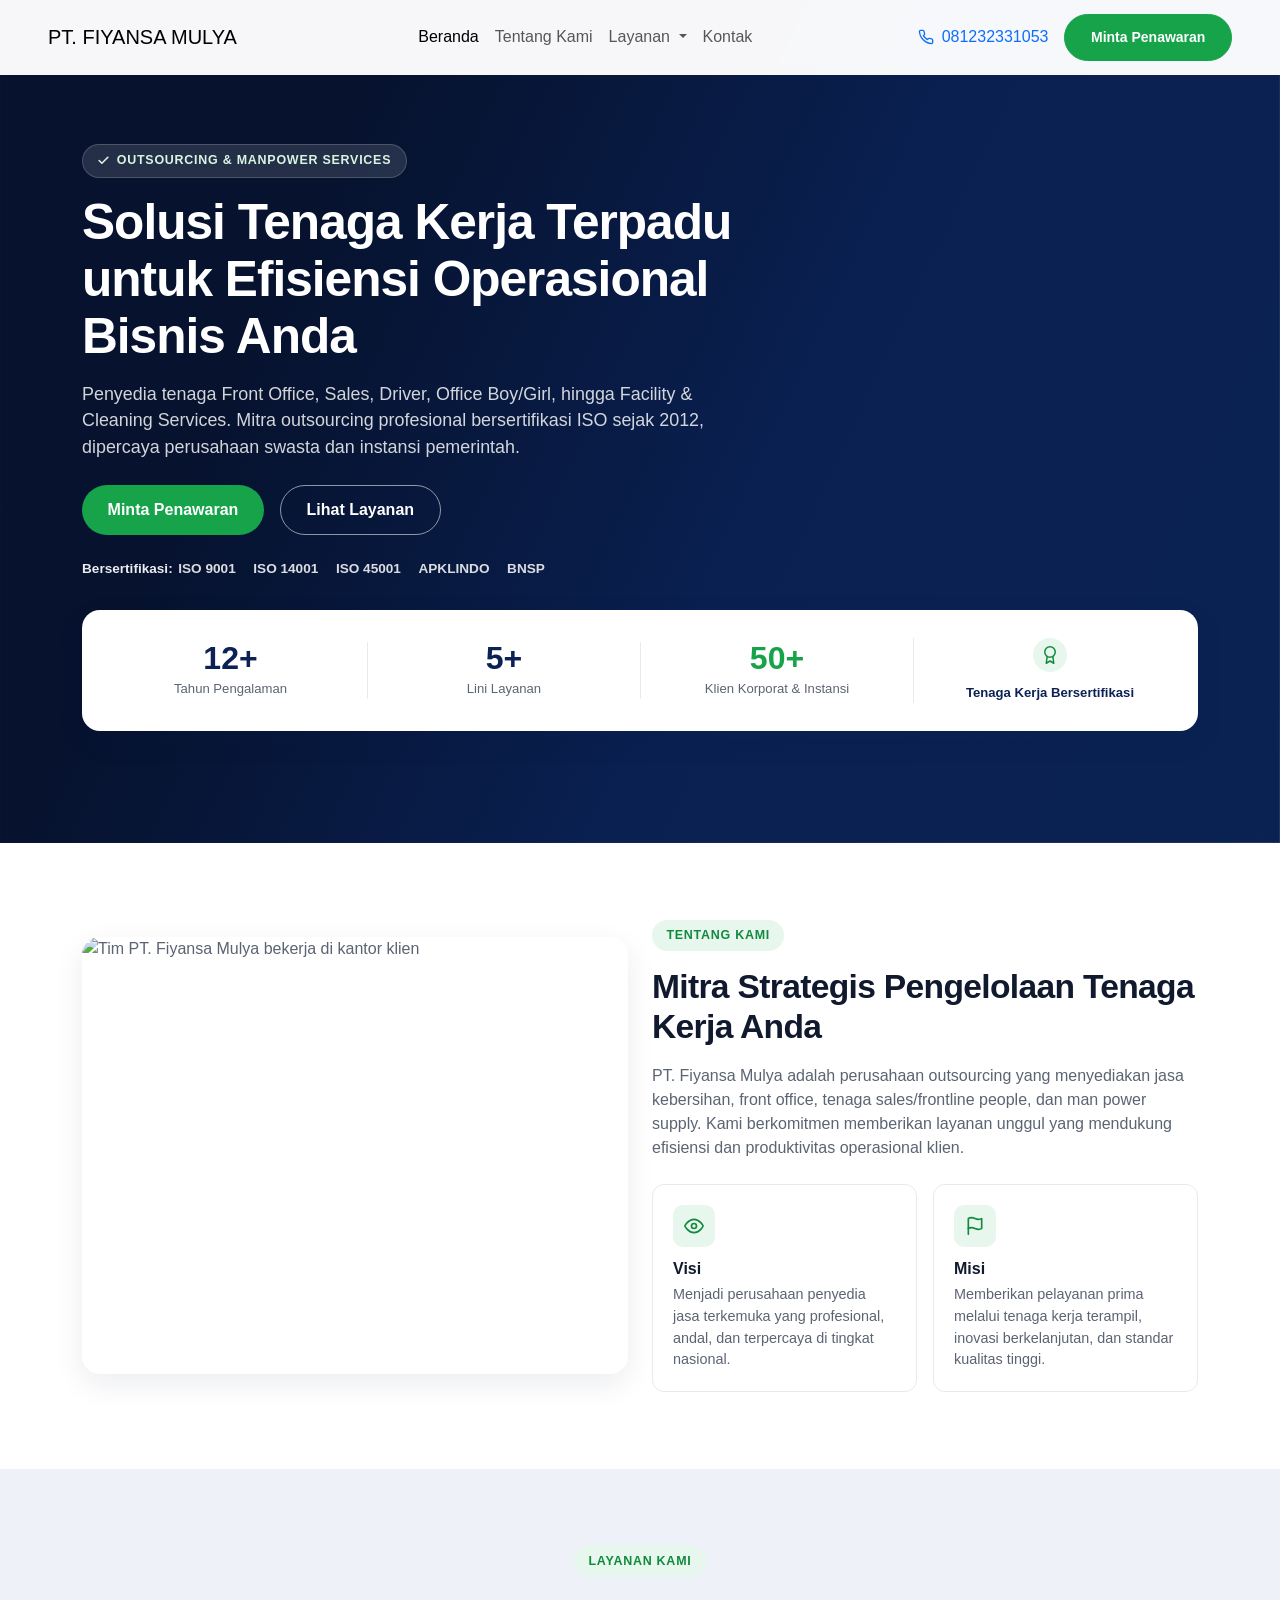
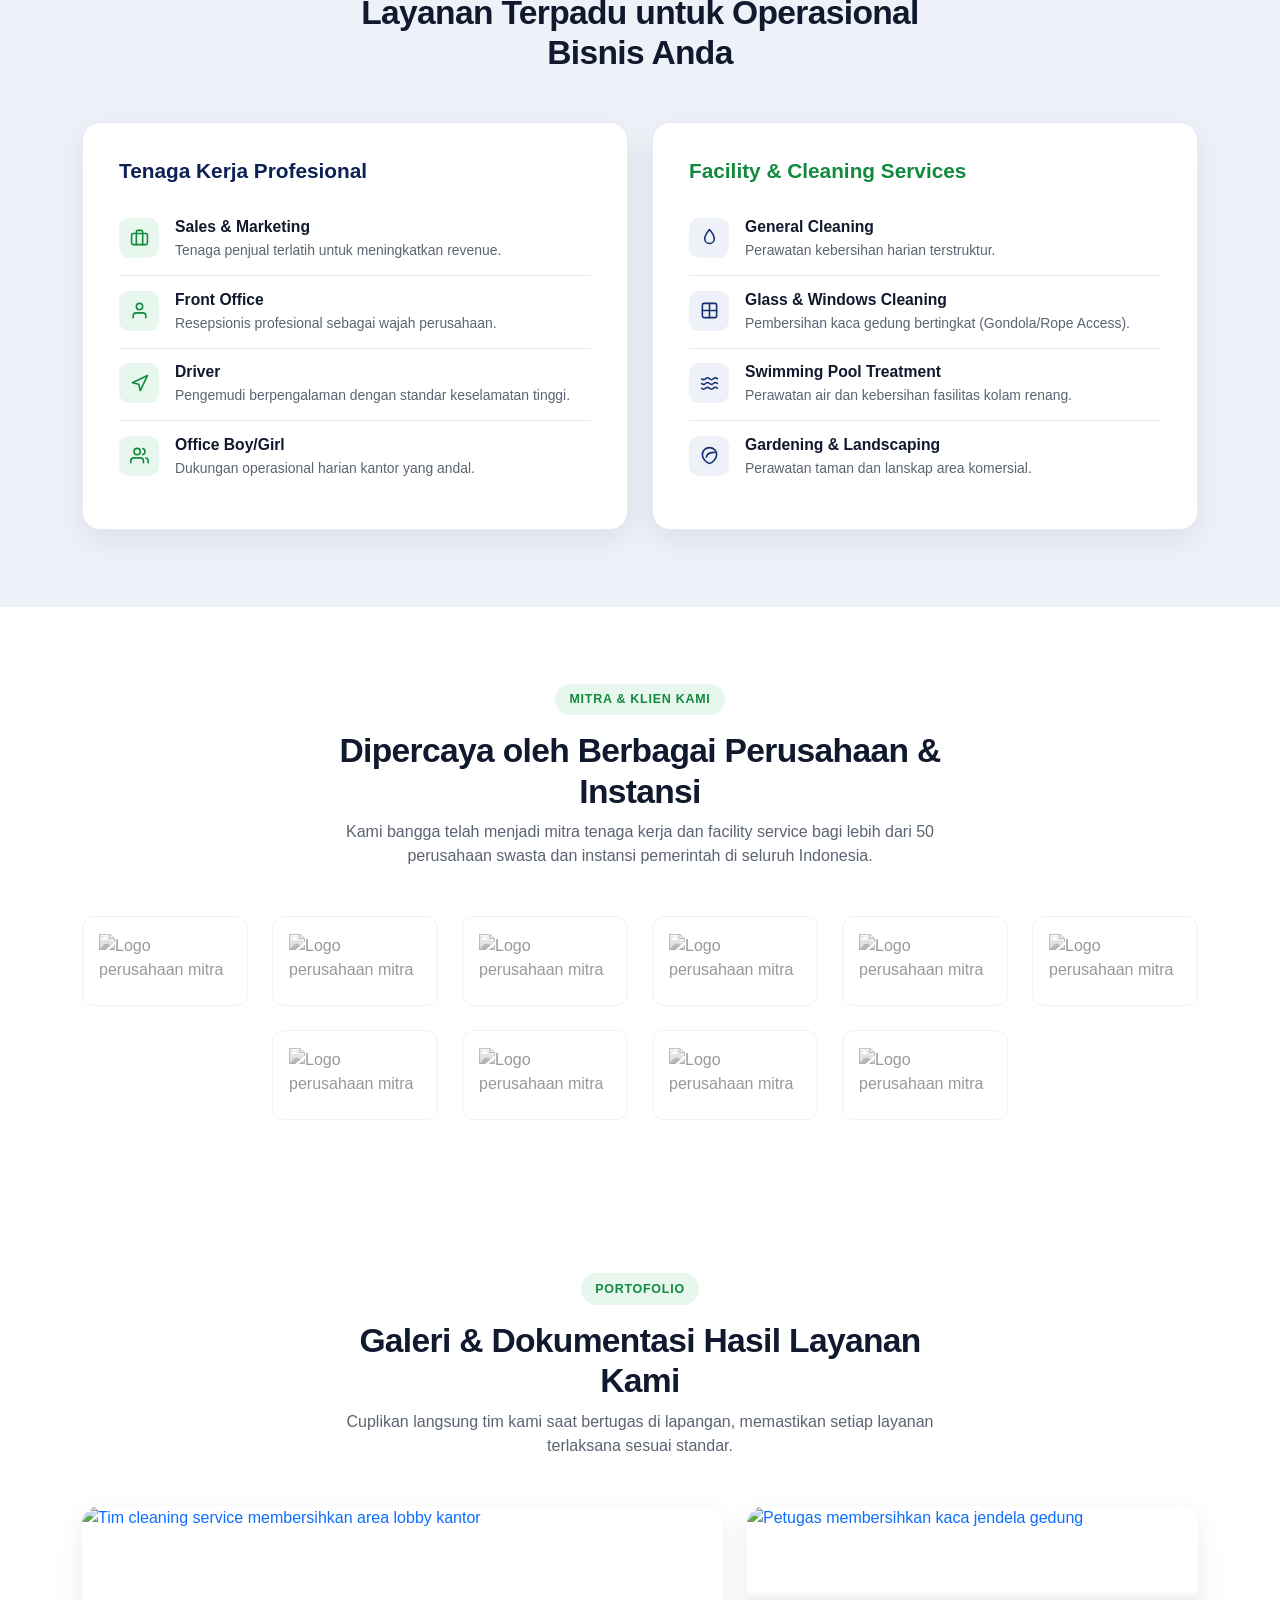
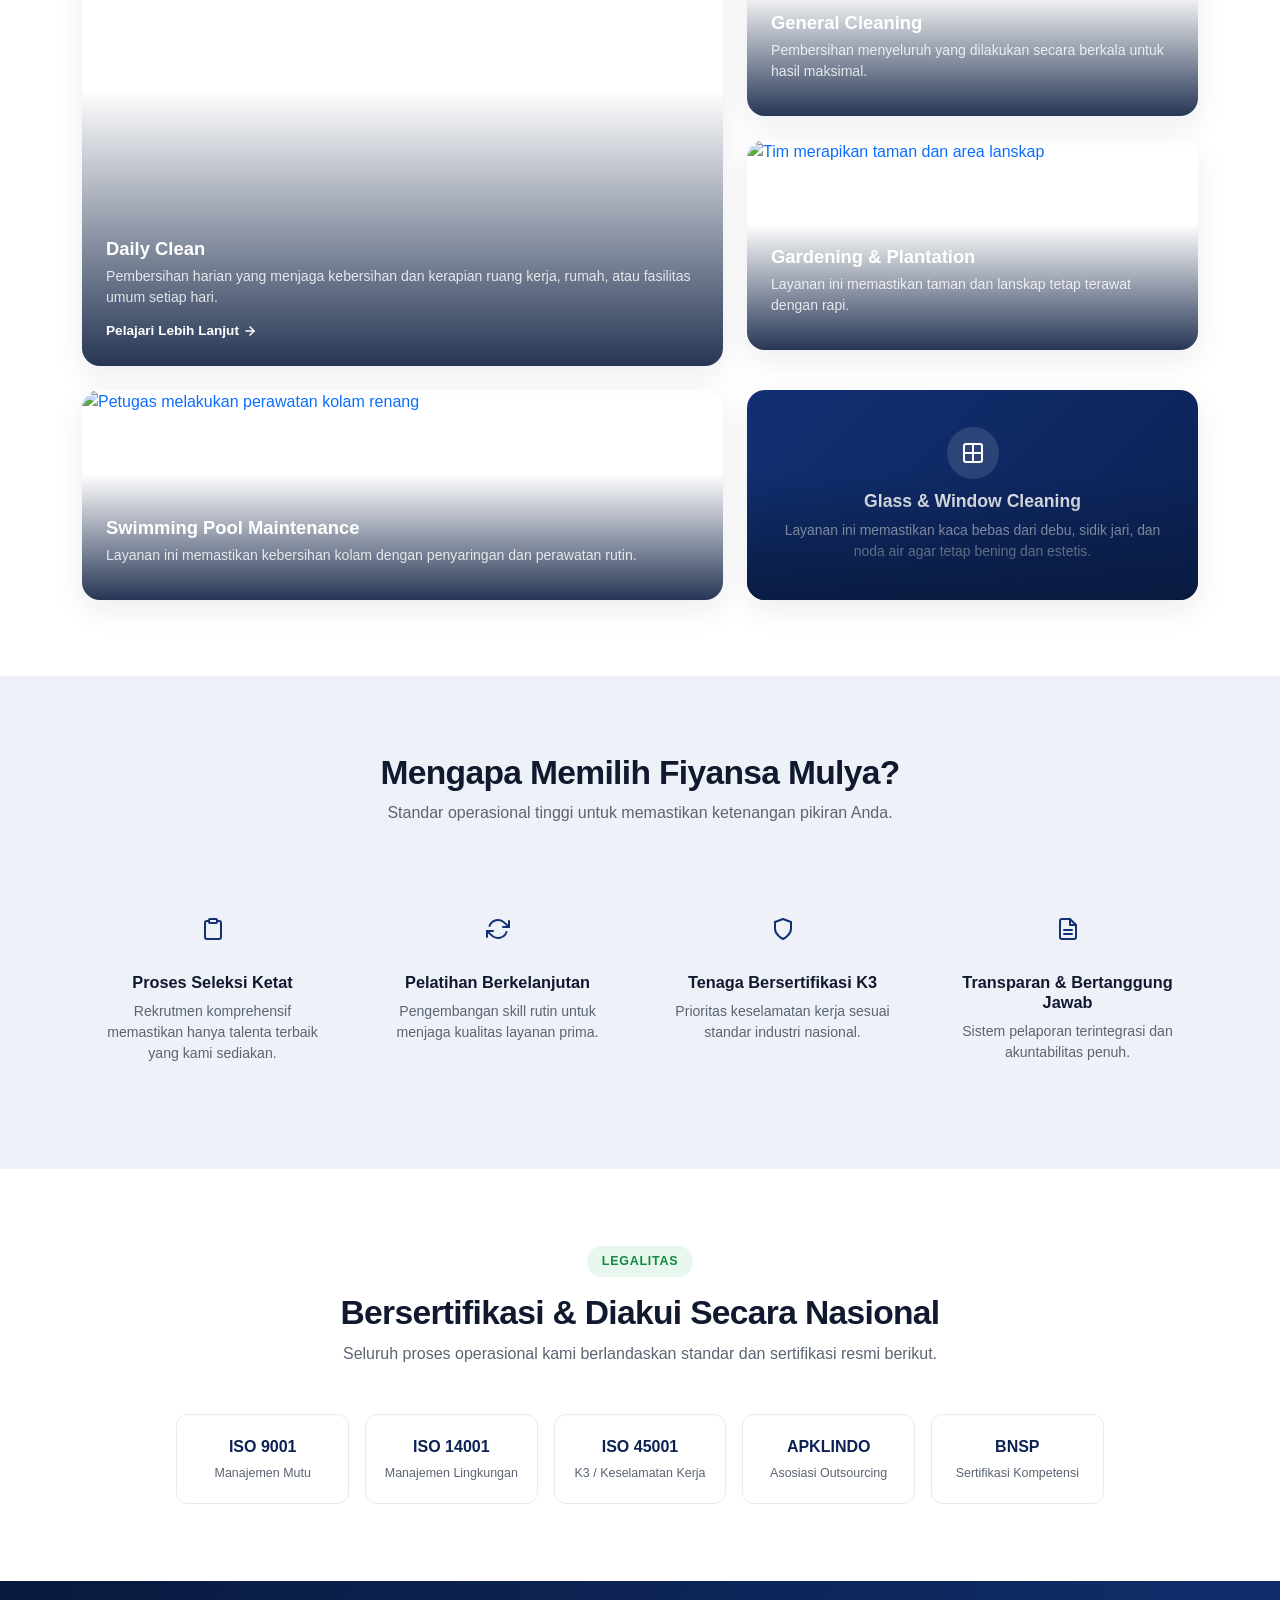
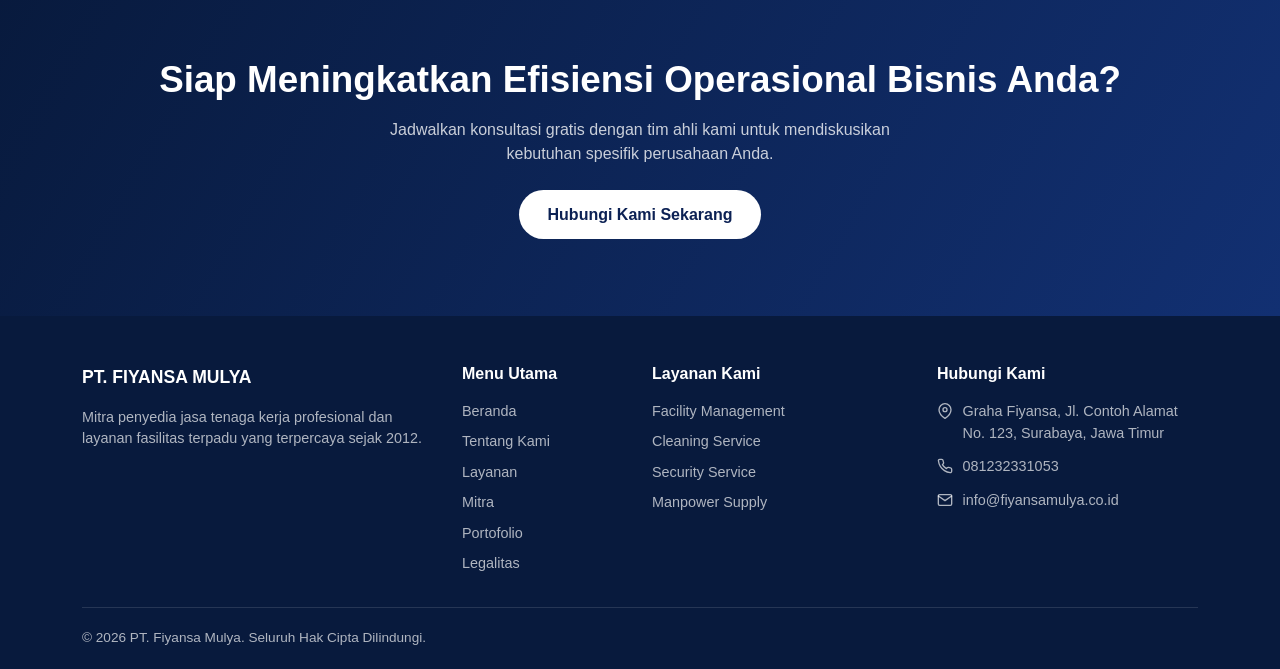
==== commit 9cba15c4: "add layanan and kontak" ====
--- a/index.html
+++ b/index.html
@@ -1,579 +1,668 @@
 <!doctype html>
 <html lang="id">
-<head>
-  <meta charset="UTF-8" />
-  <meta name="viewport" content="width=device-width, initial-scale=1, shrink-to-fit=no" />
-  <title>PT. Fiyansa Mulya — Solusi Tenaga Kerja & Facility Services</title>
-  <meta name="description" content="PT. Fiyansa Mulya adalah mitra outsourcing profesional bersertifikasi ISO sejak 2012, menyediakan tenaga kerja (Front Office, Sales, Driver, Office Boy/Girl) dan layanan Facility & Cleaning Services untuk perusahaan swasta dan instansi pemerintah di seluruh Indonesia." />
-  <meta name="robots" content="index, follow" />
-
-  <!-- Performance: warm up connections before the CDN / image requests fire -->
-  <link rel="preconnect" href="https://cdn.jsdelivr.net" crossorigin />
-  <link rel="preconnect" href="https://picsum.photos" crossorigin />
-  <link rel="preconnect" href="https://fastly.picsum.photos" crossorigin />
-  <link rel="preconnect" href="https://placehold.co" crossorigin />
-  <link rel="dns-prefetch" href="https://picsum.photos" />
-
-  <!-- Preload the hero image: it's the largest above-the-fold asset (helps LCP) -->
-  <link rel="preload" as="image" href="https://picsum.photos/seed/fiyansa-hero/1600/1000" fetchpriority="high" />
-
-  <!-- Bootstrap 5 (CDN) — grid & components only, styling is overridden by our own stylesheet -->
-  <link rel="stylesheet" href="https://cdn.jsdelivr.net/npm/bootstrap@5.3.3/dist/css/bootstrap.min.css" crossorigin="anonymous" />
-
-  <!-- Site styles -->
-  <link rel="stylesheet" href="assets/css/style.css" />
-
-  <link rel="icon" href="data:image/svg+xml,%3Csvg xmlns='http://www.w3.org/2000/svg' viewBox='0 0 64 64'%3E%3Crect width='64' height='64' rx='12' fill='%230c2154'/%3E%3Ctext x='32' y='42' font-size='30' font-family='Arial, sans-serif' font-weight='700' fill='%2316a34a' text-anchor='middle'%3EF%3C/text%3E%3C/svg%3E" />
-</head>
-<body data-bs-spy="scroll" data-bs-target="#mainNav" data-bs-offset="120" tabindex="0">
-
-  <!-- ============ NAVBAR ============ -->
-  <nav class="navbar navbar-expand-lg navbar-fm fixed-top" id="mainNav">
-    <div class="container">
-      <a class="navbar-brand" href="#beranda">PT. FIYANSA <span>MULYA</span></a>
-      <button class="navbar-toggler" type="button" data-bs-toggle="collapse" data-bs-target="#mainNavbar" aria-controls="mainNavbar" aria-expanded="false" aria-label="Buka menu navigasi">
-        <span class="navbar-toggler-icon"></span>
-      </button>
-      <div class="collapse navbar-collapse" id="mainNavbar">
-        <ul class="navbar-nav mx-auto mb-2 mb-lg-0">
-          <li class="nav-item"><a class="nav-link" href="#beranda">Beranda</a></li>
-          <li class="nav-item"><a class="nav-link" href="#tentang">Tentang Kami</a></li>
-          <li class="nav-item"><a class="nav-link" href="#layanan">Layanan</a></li>
-          <li class="nav-item"><a class="nav-link" href="#mitra">Mitra</a></li>
-          <li class="nav-item"><a class="nav-link" href="#portofolio">Portofolio</a></li>
-          <li class="nav-item"><a class="nav-link" href="#legalitas">Legalitas</a></li>
-          <li class="nav-item"><a class="nav-link" href="#kontak">Kontak</a></li>
-        </ul>
-        <div class="d-flex align-items-center gap-3">
-          <a href="tel:081232331053" class="navbar-phone d-none d-md-inline-flex align-items-center gap-2">
-            <svg width="16" height="16" viewBox="0 0 24 24" fill="none" stroke="currentColor" stroke-width="2" stroke-linecap="round" stroke-linejoin="round" aria-hidden="true"><path d="M22 16.92v3a2 2 0 0 1-2.18 2 19.79 19.79 0 0 1-8.63-3.07 19.5 19.5 0 0 1-6-6 19.79 19.79 0 0 1-3.07-8.67A2 2 0 0 1 4.11 2h3a2 2 0 0 1 2 1.72c.13.96.36 1.9.7 2.81a2 2 0 0 1-.45 2.11L8.09 9.91a16 16 0 0 0 6 6l1.27-1.27a2 2 0 0 1 2.11-.45c.91.34 1.85.57 2.81.7A2 2 0 0 1 22 16.92z"/></svg>
-            081232331053
-          </a>
-          <a href="#kontak" class="btn btn-fm-primary btn-sm">Minta Penawaran</a>
-        </div>
-      </div>
-    </div>
-  </nav>
-
-  <!-- ============ HERO ============ -->
-  <header class="hero" id="beranda">
-    <img
-      class="hero__bg"
-      src="https://picsum.photos/seed/fiyansa-hero/1600/1000"
-      srcset="https://picsum.photos/seed/fiyansa-hero/900/700 900w, https://picsum.photos/seed/fiyansa-hero/1600/1000 1600w"
-      sizes="100vw"
-      alt=""
-      role="presentation"
-      fetchpriority="high"
-      width="1600" height="1000"
+  <head>
+    <meta charset="UTF-8" />
+    <meta name="viewport" content="width=device-width, initial-scale=1, shrink-to-fit=no" />
+
+    <title>PT. Fiyansa Mulya — Solusi Tenaga Kerja & Facility Services</title>
+
+    <meta
+      name="description"
+      content="PT. Fiyansa Mulya adalah mitra outsourcing profesional bersertifikasi ISO sejak 2012, menyediakan tenaga kerja (Front Office, Sales, Driver, Office Boy/Girl) dan layanan Facility & Cleaning Services untuk perusahaan swasta dan instansi pemerintah di seluruh Indonesia."
     />
-    <div class="hero__overlay"></div>
-
-    <div class="container hero__content">
-      <div class="hero-inner">
-        <span class="eyebrow eyebrow-light mb-3">
-          <svg width="13" height="13" viewBox="0 0 24 24" fill="none" stroke="currentColor" stroke-width="3" stroke-linecap="round" stroke-linejoin="round" aria-hidden="true"><polyline points="20 6 9 17 4 12"/></svg>
-          Outsourcing &amp; Manpower Services
-        </span>
-        <h1 class="mb-3">Solusi Tenaga Kerja Terpadu untuk Efisiensi Operasional Bisnis Anda</h1>
-        <p class="lead mb-4">
-          Penyedia tenaga Front Office, Sales, Driver, Office Boy/Girl, hingga Facility &amp; Cleaning Services.
-          Mitra outsourcing profesional bersertifikasi ISO sejak 2012, dipercaya perusahaan swasta dan instansi pemerintah.
-        </p>
-        <div class="d-flex flex-wrap gap-3 mb-4">
-          <a href="#kontak" class="btn-fm-primary d-inline-flex align-items-center">Minta Penawaran</a>
-          <a href="#layanan" class="btn-fm-outline d-inline-flex align-items-center">Lihat Layanan</a>
-        </div>
-        <div class="hero-certs d-flex flex-wrap align-items-center">
-          <strong>Bersertifikasi:</strong>
-          <span class="cert-item">ISO 9001</span>
-          <span class="cert-item">ISO 14001</span>
-          <span class="cert-item">ISO 45001</span>
-          <span class="cert-item">APKLINDO</span>
-          <span class="cert-item">BNSP</span>
-        </div>
-      </div>
-    </div>
-
-    <!-- Stats bar (overlaps hero bottom edge) -->
-    <div class="container">
-      <div class="stats-bar">
-        <div class="row gx-2 gy-0 align-items-center">
-          <div class="col-6 col-md-3 stat-item">
-            <div class="stat-number">12+</div>
-            <div class="stat-label">Tahun Pengalaman</div>
-          </div>
-          <div class="col-6 col-md-3 stat-item">
-            <div class="stat-number">5+</div>
-            <div class="stat-label">Lini Layanan</div>
-          </div>
-          <div class="col-6 col-md-3 stat-item">
-            <div class="stat-number text-green">50+</div>
-            <div class="stat-label">Klien Korporat &amp; Instansi</div>
-          </div>
-          <div class="col-6 col-md-3 stat-item">
-            <span class="stat-icon">
-              <svg width="18" height="18" viewBox="0 0 24 24" fill="none" stroke="currentColor" stroke-width="2" stroke-linecap="round" stroke-linejoin="round" aria-hidden="true"><circle cx="12" cy="8" r="7"/><polyline points="8.21 13.89 7 23 12 20 17 23 15.79 13.88"/></svg>
-            </span>
-            <div class="stat-label fw-semibold text-navy">Tenaga Kerja Bersertifikasi</div>
-          </div>
-        </div>
-      </div>
-    </div>
-  </header>
-
-  <!-- ============ TENTANG KAMI ============ -->
-  <section class="section-padding" id="tentang">
-    <div class="container">
-      <div class="row align-items-center g-4">
-        <div class="col-lg-6 reveal">
-          <div class="about-img">
-            <img
-              src="https://picsum.photos/seed/fiyansa-about/700/560"
-              width="700" height="560" loading="lazy" decoding="async"
-              alt="Tim PT. Fiyansa Mulya bekerja di kantor klien"
-              class="w-100"
-            />
-          </div>
-        </div>
-        <div class="col-lg-6 reveal">
-          <span class="eyebrow eyebrow-green mb-3">Tentang Kami</span>
-          <h2 class="section-title mb-3" style="font-size: clamp(1.6rem, 3vw, 2.1rem);">
-            Mitra Strategis Pengelolaan Tenaga Kerja Anda
-          </h2>
-          <p class="mb-4">
-            PT. Fiyansa Mulya adalah perusahaan outsourcing yang menyediakan jasa kebersihan, front office, tenaga
-            sales/frontline people, dan man power supply. Kami berkomitmen memberikan layanan unggul yang mendukung
-            efisiensi dan produktivitas operasional klien.
+    <meta name="robots" content="index, follow" />
+
+    <!-- Performance -->
+    <link rel="preconnect" href="https://cdn.jsdelivr.net" crossorigin />
+    <link rel="preconnect" href="https://picsum.photos" crossorigin />
+    <link rel="preconnect" href="https://fastly.picsum.photos" crossorigin />
+    <link rel="preconnect" href="https://placehold.co" crossorigin />
+    <link rel="dns-prefetch" href="https://picsum.photos" />
+
+    <!-- Hero Image -->
+    <link rel="preload" as="image" href="https://picsum.photos/seed/fiyansa-hero/1600/1000" fetchpriority="high" />
+
+    <!-- Bootstrap CSS -->
+    <link rel="stylesheet" href="https://cdn.jsdelivr.net/npm/bootstrap@5.3.3/dist/css/bootstrap.min.css" crossorigin="anonymous" />
+
+    <!-- Bootstrap Icons -->
+    <link rel="stylesheet" href="https://cdn.jsdelivr.net/npm/bootstrap-icons@1.11.3/font/bootstrap-icons.min.css" />
+
+    <!-- Custom CSS (HARUS PALING AKHIR) -->
+    <link rel="stylesheet" href="assets/css/style.css" />
+  </head>
+  <body data-bs-spy="scroll" data-bs-target="#mainNav" data-bs-offset="120" tabindex="0">
+    <!-- ============ NAVBAR ============ -->
+    <nav class="navbar navbar-expand-lg navbar-fm fixed-top" id="mainNav">
+      <div class="container-fluid px-5">
+        <a class="navbar-brand" href="#beranda">PT. FIYANSA <span>MULYA</span></a>
+        <button class="navbar-toggler" type="button" data-bs-toggle="collapse" data-bs-target="#mainNavbar" aria-controls="mainNavbar" aria-expanded="false" aria-label="Buka menu navigasi">
+          <span class="navbar-toggler-icon"></span>
+        </button>
+        <div class="collapse navbar-collapse" id="mainNavbar">
+          <ul class="navbar-nav mx-auto mb-2 mb-lg-0">
+            <li class="nav-item"><a class="nav-link" href="#beranda">Beranda</a></li>
+            <li class="nav-item"><a class="nav-link" href="#tentang">Tentang Kami</a></li>
+            <li class="nav-item dropdown mega-dropdown">
+              <a class="nav-link dropdown-toggle" href="layanan.html" id="layananDropdown" role="button" aria-expanded="false"> Layanan </a>
+              <div class="dropdown-menu mega-menu">
+                <div class="container">
+                  <div class="row">
+                    <!-- Cleaning Service -->
+                    <div class="col-lg-4">
+                      <div class="menu-title">
+                        <i class="bi bi-brush"></i>
+                        <h5>Cleaning Service</h5>
+                      </div>
+
+                      <a href="layanan.html#layanan-cleaning">Daily Cleaning</a>
+                      <a href="layanan.html#layanan-cleaning">General Cleaning</a>
+                      <a href="layanan.html#layanan-cleaning">Glass & Window Cleaning</a>
+                      <a href="layanan.html#layanan-cleaning">Swimming Pool Maintenance</a>
+                      <a href="layanan.html#layanan-cleaning">Gardening & Landscaping</a>
+                    </div>
+
+                    <!-- Sales & Front Office -->
+                    <div class="col-lg-4">
+                      <div class="menu-title">
+                        <i class="bi bi-briefcase"></i>
+                        <h5>Business Support</h5>
+                      </div>
+
+                      <a href="layanan.html#layanan-sales">Sales & Marketing</a>
+                      <a href="layanan.html#layanan-fo">Front Office</a>
+                    </div>
+
+                    <!-- Operational -->
+                    <div class="col-lg-4">
+                      <div class="menu-title">
+                        <i class="bi bi-truck"></i>
+                        <h5>Operational Support</h5>
+                      </div>
+
+                      <a href="layanan.html#layanan-driver">Driver</a>
+                      <a href="layanan.html#layanan-obg">Office Boy / Girl</a>
+                    </div>
+                  </div>
+                </div>
+              </div>
+            </li>
+            <!-- <li class="nav-item"><a class="nav-link" href="#mitra">Mitra</a></li> -->
+            <!-- <li class="nav-item"><a class="nav-link" href="#portofolio">Portofolio</a></li> -->
+            <!-- <li class="nav-item"><a class="nav-link" href="#legalitas">Legalitas</a></li> -->
+            <li class="nav-item">
+              <a class="nav-link" href="kontak.html">Kontak</a>
+            </li>
+          </ul>
+          <div class="d-flex align-items-center gap-3">
+            <a href="tel:081232331053" class="navbar-phone d-none d-md-inline-flex align-items-center gap-2">
+              <svg width="16" height="16" viewBox="0 0 24 24" fill="none" stroke="currentColor" stroke-width="2" stroke-linecap="round" stroke-linejoin="round" aria-hidden="true">
+                <path
+                  d="M22 16.92v3a2 2 0 0 1-2.18 2 19.79 19.79 0 0 1-8.63-3.07 19.5 19.5 0 0 1-6-6 19.79 19.79 0 0 1-3.07-8.67A2 2 0 0 1 4.11 2h3a2 2 0 0 1 2 1.72c.13.96.36 1.9.7 2.81a2 2 0 0 1-.45 2.11L8.09 9.91a16 16 0 0 0 6 6l1.27-1.27a2 2 0 0 1 2.11-.45c.91.34 1.85.57 2.81.7A2 2 0 0 1 22 16.92z"
+                />
+              </svg>
+              081232331053
+            </a>
+            <a href="#kontak" class="btn btn-fm-primary btn-sm">Minta Penawaran</a>
+          </div>
+        </div>
+      </div>
+    </nav>
+
+    <!-- ============ HERO ============ -->
+    <header class="hero" id="beranda">
+      <img
+        class="hero__bg"
+        src="https://picsum.photos/seed/fiyansa-hero/1600/1000"
+        srcset="https://picsum.photos/seed/fiyansa-hero/900/700 900w, https://picsum.photos/seed/fiyansa-hero/1600/1000 1600w"
+        sizes="100vw"
+        alt=""
+        role="presentation"
+        fetchpriority="high"
+        width="1600"
+        height="1000"
+      />
+      <div class="hero__overlay"></div>
+
+      <div class="container hero__content">
+        <div class="hero-inner">
+          <span class="eyebrow eyebrow-light mb-3">
+            <svg width="13" height="13" viewBox="0 0 24 24" fill="none" stroke="currentColor" stroke-width="3" stroke-linecap="round" stroke-linejoin="round" aria-hidden="true"><polyline points="20 6 9 17 4 12" /></svg>
+            Outsourcing &amp; Manpower Services
+          </span>
+          <h1 class="mb-3">Solusi Tenaga Kerja Terpadu untuk Efisiensi Operasional Bisnis Anda</h1>
+          <p class="lead mb-4">
+            Penyedia tenaga Front Office, Sales, Driver, Office Boy/Girl, hingga Facility &amp; Cleaning Services. Mitra outsourcing profesional bersertifikasi ISO sejak 2012, dipercaya perusahaan swasta dan instansi pemerintah.
           </p>
-          <div class="row g-3">
-            <div class="col-sm-6">
-              <div class="icon-card">
-                <span class="icon-badge">
-                  <svg width="20" height="20" viewBox="0 0 24 24" fill="none" stroke="currentColor" stroke-width="2" stroke-linecap="round" stroke-linejoin="round" aria-hidden="true"><path d="M1 12s4-8 11-8 11 8 11 8-4 8-11 8-11-8-11-8z"/><circle cx="12" cy="12" r="3"/></svg>
-                </span>
-                <h3>Visi</h3>
-                <p>Menjadi perusahaan penyedia jasa terkemuka yang profesional, andal, dan terpercaya di tingkat nasional.</p>
-              </div>
-            </div>
-            <div class="col-sm-6">
-              <div class="icon-card">
-                <span class="icon-badge">
-                  <svg width="20" height="20" viewBox="0 0 24 24" fill="none" stroke="currentColor" stroke-width="2" stroke-linecap="round" stroke-linejoin="round" aria-hidden="true"><path d="M4 15s1-1 4-1 5 2 8 2 4-1 4-1V3s-1 1-4 1-5-2-8-2-4 1-4 1z"/><line x1="4" y1="22" x2="4" y2="15"/></svg>
-                </span>
-                <h3>Misi</h3>
-                <p>Memberikan pelayanan prima melalui tenaga kerja terampil, inovasi berkelanjutan, dan standar kualitas tinggi.</p>
-              </div>
-            </div>
-          </div>
-        </div>
-      </div>
-    </div>
-  </section>
-
-  <!-- ============ LAYANAN ============ -->
-  <section class="section-padding bg-soft" id="layanan">
-    <div class="container">
-      <div class="text-center mx-auto mb-5 reveal" style="max-width: 640px;">
-        <span class="eyebrow eyebrow-green mb-3">Layanan Kami</span>
-        <h2 class="section-title" style="font-size: clamp(1.6rem, 3vw, 2.1rem);">
-          Layanan Terpadu untuk Operasional Bisnis Anda
-        </h2>
-      </div>
-      <div class="row g-4">
-        <div class="col-lg-6 reveal">
-          <div class="service-panel">
-            <h3 class="text-navy">Tenaga Kerja Profesional</h3>
-
-            <div class="service-row">
-              <span class="service-icon" style="background: var(--green-050); color: var(--green-700);">
-                <svg width="19" height="19" viewBox="0 0 24 24" fill="none" stroke="currentColor" stroke-width="2" stroke-linecap="round" stroke-linejoin="round" aria-hidden="true"><rect x="2" y="7" width="20" height="14" rx="2"/><path d="M16 21V5a2 2 0 0 0-2-2h-4a2 2 0 0 0-2 2v16"/></svg>
+          <div class="d-flex flex-wrap gap-3 mb-4">
+            <a href="#kontak" class="btn-fm-primary d-inline-flex align-items-center">Minta Penawaran</a>
+            <a href="#layanan" class="btn-fm-outline d-inline-flex align-items-center">Lihat Layanan</a>
+          </div>
+          <div class="hero-certs d-flex flex-wrap align-items-center">
+            <strong>Bersertifikasi:</strong>
+            <span class="cert-item">ISO 9001</span>
+            <span class="cert-item">ISO 14001</span>
+            <span class="cert-item">ISO 45001</span>
+            <span class="cert-item">APKLINDO</span>
+            <span class="cert-item">BNSP</span>
+          </div>
+        </div>
+      </div>
+
+      <!-- Stats bar (overlaps hero bottom edge) -->
+      <div class="container">
+        <div class="stats-bar">
+          <div class="row gx-2 gy-0 align-items-center">
+            <div class="col-6 col-md-3 stat-item">
+              <div class="stat-number">12+</div>
+              <div class="stat-label">Tahun Pengalaman</div>
+            </div>
+            <div class="col-6 col-md-3 stat-item">
+              <div class="stat-number">5+</div>
+              <div class="stat-label">Lini Layanan</div>
+            </div>
+            <div class="col-6 col-md-3 stat-item">
+              <div class="stat-number text-green">50+</div>
+              <div class="stat-label">Klien Korporat &amp; Instansi</div>
+            </div>
+            <div class="col-6 col-md-3 stat-item">
+              <span class="stat-icon">
+                <svg width="18" height="18" viewBox="0 0 24 24" fill="none" stroke="currentColor" stroke-width="2" stroke-linecap="round" stroke-linejoin="round" aria-hidden="true">
+                  <circle cx="12" cy="8" r="7" />
+                  <polyline points="8.21 13.89 7 23 12 20 17 23 15.79 13.88" />
+                </svg>
               </span>
+              <div class="stat-label fw-semibold text-navy">Tenaga Kerja Bersertifikasi</div>
+            </div>
+          </div>
+        </div>
+      </div>
+    </header>
+
+    <!-- ============ TENTANG KAMI ============ -->
+    <section class="section-padding" id="tentang">
+      <div class="container">
+        <div class="row align-items-center g-4">
+          <div class="col-lg-6 reveal">
+            <div class="about-img">
+              <img src="https://picsum.photos/seed/fiyansa-about/700/560" width="700" height="560" loading="lazy" decoding="async" alt="Tim PT. Fiyansa Mulya bekerja di kantor klien" class="w-100" />
+            </div>
+          </div>
+          <div class="col-lg-6 reveal">
+            <span class="eyebrow eyebrow-green mb-3">Tentang Kami</span>
+            <h2 class="section-title mb-3" style="font-size: clamp(1.6rem, 3vw, 2.1rem)">Mitra Strategis Pengelolaan Tenaga Kerja Anda</h2>
+            <p class="mb-4">
+              PT. Fiyansa Mulya adalah perusahaan outsourcing yang menyediakan jasa kebersihan, front office, tenaga sales/frontline people, dan man power supply. Kami berkomitmen memberikan layanan unggul yang mendukung efisiensi dan
+              produktivitas operasional klien.
+            </p>
+            <div class="row g-3">
+              <div class="col-sm-6">
+                <div class="icon-card">
+                  <span class="icon-badge">
+                    <svg width="20" height="20" viewBox="0 0 24 24" fill="none" stroke="currentColor" stroke-width="2" stroke-linecap="round" stroke-linejoin="round" aria-hidden="true">
+                      <path d="M1 12s4-8 11-8 11 8 11 8-4 8-11 8-11-8-11-8z" />
+                      <circle cx="12" cy="12" r="3" />
+                    </svg>
+                  </span>
+                  <h3>Visi</h3>
+                  <p>Menjadi perusahaan penyedia jasa terkemuka yang profesional, andal, dan terpercaya di tingkat nasional.</p>
+                </div>
+              </div>
+              <div class="col-sm-6">
+                <div class="icon-card">
+                  <span class="icon-badge">
+                    <svg width="20" height="20" viewBox="0 0 24 24" fill="none" stroke="currentColor" stroke-width="2" stroke-linecap="round" stroke-linejoin="round" aria-hidden="true">
+                      <path d="M4 15s1-1 4-1 5 2 8 2 4-1 4-1V3s-1 1-4 1-5-2-8-2-4 1-4 1z" />
+                      <line x1="4" y1="22" x2="4" y2="15" />
+                    </svg>
+                  </span>
+                  <h3>Misi</h3>
+                  <p>Memberikan pelayanan prima melalui tenaga kerja terampil, inovasi berkelanjutan, dan standar kualitas tinggi.</p>
+                </div>
+              </div>
+            </div>
+          </div>
+        </div>
+      </div>
+    </section>
+
+    <!-- ============ LAYANAN ============ -->
+    <section class="section-padding bg-soft" id="layanan">
+      <div class="container">
+        <div class="text-center mx-auto mb-5 reveal" style="max-width: 640px">
+          <span class="eyebrow eyebrow-green mb-3">Layanan Kami</span>
+          <h2 class="section-title" style="font-size: clamp(1.6rem, 3vw, 2.1rem)">Layanan Terpadu untuk Operasional Bisnis Anda</h2>
+        </div>
+        <div class="row g-4">
+          <div class="col-lg-6 reveal">
+            <div class="service-panel">
+              <h3 class="text-navy">Tenaga Kerja Profesional</h3>
+
+              <div class="service-row">
+                <span class="service-icon" style="background: var(--green-050); color: var(--green-700)">
+                  <svg width="19" height="19" viewBox="0 0 24 24" fill="none" stroke="currentColor" stroke-width="2" stroke-linecap="round" stroke-linejoin="round" aria-hidden="true">
+                    <rect x="2" y="7" width="20" height="14" rx="2" />
+                    <path d="M16 21V5a2 2 0 0 0-2-2h-4a2 2 0 0 0-2 2v16" />
+                  </svg>
+                </span>
+                <div>
+                  <h4>Sales &amp; Marketing</h4>
+                  <p>Tenaga penjual terlatih untuk meningkatkan revenue.</p>
+                </div>
+              </div>
+
+              <div class="service-row">
+                <span class="service-icon" style="background: var(--green-050); color: var(--green-700)">
+                  <svg width="19" height="19" viewBox="0 0 24 24" fill="none" stroke="currentColor" stroke-width="2" stroke-linecap="round" stroke-linejoin="round" aria-hidden="true">
+                    <path d="M20 21v-2a4 4 0 0 0-4-4H8a4 4 0 0 0-4 4v2" />
+                    <circle cx="12" cy="7" r="4" />
+                  </svg>
+                </span>
+                <div>
+                  <h4>Front Office</h4>
+                  <p>Resepsionis profesional sebagai wajah perusahaan.</p>
+                </div>
+              </div>
+
+              <div class="service-row">
+                <span class="service-icon" style="background: var(--green-050); color: var(--green-700)">
+                  <svg width="19" height="19" viewBox="0 0 24 24" fill="none" stroke="currentColor" stroke-width="2" stroke-linecap="round" stroke-linejoin="round" aria-hidden="true"><polygon points="3 11 22 2 13 21 11 13 3 11" /></svg>
+                </span>
+                <div>
+                  <h4>Driver</h4>
+                  <p>Pengemudi berpengalaman dengan standar keselamatan tinggi.</p>
+                </div>
+              </div>
+
+              <div class="service-row">
+                <span class="service-icon" style="background: var(--green-050); color: var(--green-700)">
+                  <svg width="19" height="19" viewBox="0 0 24 24" fill="none" stroke="currentColor" stroke-width="2" stroke-linecap="round" stroke-linejoin="round" aria-hidden="true">
+                    <path d="M17 21v-2a4 4 0 0 0-4-4H5a4 4 0 0 0-4 4v2" />
+                    <circle cx="9" cy="7" r="4" />
+                    <path d="M23 21v-2a4 4 0 0 0-3-3.87" />
+                    <path d="M16 3.13a4 4 0 0 1 0 7.75" />
+                  </svg>
+                </span>
+                <div>
+                  <h4>Office Boy/Girl</h4>
+                  <p>Dukungan operasional harian kantor yang andal.</p>
+                </div>
+              </div>
+            </div>
+          </div>
+
+          <div class="col-lg-6 reveal">
+            <div class="service-panel">
+              <h3 class="text-green">Facility &amp; Cleaning Services</h3>
+
+              <div class="service-row">
+                <span class="service-icon" style="background: var(--navy-050); color: var(--navy-700)">
+                  <svg width="19" height="19" viewBox="0 0 24 24" fill="none" stroke="currentColor" stroke-width="2" stroke-linecap="round" stroke-linejoin="round" aria-hidden="true">
+                    <path d="M12 2s6 7.2 6 11.5A6 6 0 0 1 6 13.5C6 9.2 12 2 12 2z" />
+                  </svg>
+                </span>
+                <div>
+                  <h4>General Cleaning</h4>
+                  <p>Perawatan kebersihan harian terstruktur.</p>
+                </div>
+              </div>
+
+              <div class="service-row">
+                <span class="service-icon" style="background: var(--navy-050); color: var(--navy-700)">
+                  <svg width="19" height="19" viewBox="0 0 24 24" fill="none" stroke="currentColor" stroke-width="2" stroke-linecap="round" stroke-linejoin="round" aria-hidden="true">
+                    <rect x="3" y="3" width="18" height="18" rx="2" />
+                    <line x1="12" y1="3" x2="12" y2="21" />
+                    <line x1="3" y1="12" x2="21" y2="12" />
+                  </svg>
+                </span>
+                <div>
+                  <h4>Glass &amp; Windows Cleaning</h4>
+                  <p>Pembersihan kaca gedung bertingkat (Gondola/Rope Access).</p>
+                </div>
+              </div>
+
+              <div class="service-row">
+                <span class="service-icon" style="background: var(--navy-050); color: var(--navy-700)">
+                  <svg width="19" height="19" viewBox="0 0 24 24" fill="none" stroke="currentColor" stroke-width="2" stroke-linecap="round" stroke-linejoin="round" aria-hidden="true">
+                    <path d="M2 6c1.5 1.5 3.5 1.5 5 0s3.5-1.5 5 0 3.5 1.5 5 0 3.5-1.5 5 0" />
+                    <path d="M2 12c1.5 1.5 3.5 1.5 5 0s3.5-1.5 5 0 3.5 1.5 5 0 3.5-1.5 5 0" />
+                    <path d="M2 18c1.5 1.5 3.5 1.5 5 0s3.5-1.5 5 0 3.5 1.5 5 0 3.5-1.5 5 0" />
+                  </svg>
+                </span>
+                <div>
+                  <h4>Swimming Pool Treatment</h4>
+                  <p>Perawatan air dan kebersihan fasilitas kolam renang.</p>
+                </div>
+              </div>
+
+              <div class="service-row">
+                <span class="service-icon" style="background: var(--navy-050); color: var(--navy-700)">
+                  <svg width="19" height="19" viewBox="0 0 24 24" fill="none" stroke="currentColor" stroke-width="2" stroke-linecap="round" stroke-linejoin="round" aria-hidden="true">
+                    <path d="M12 2C7 2 3 6 3 11c0 5 5 10 9 11 4-1 9-6 9-11 0-5-4-9-9-9z" />
+                    <path d="M8 14s1-4 4-5 6-1 6-1" />
+                  </svg>
+                </span>
+                <div>
+                  <h4>Gardening &amp; Landscaping</h4>
+                  <p>Perawatan taman dan lanskap area komersial.</p>
+                </div>
+              </div>
+            </div>
+          </div>
+        </div>
+      </div>
+    </section>
+
+    <!-- ============ MITRA & KLIEN ============ -->
+    <section class="section-padding" id="mitra">
+      <div class="container">
+        <div class="text-center mx-auto mb-5 reveal" style="max-width: 640px">
+          <span class="eyebrow eyebrow-green mb-3">Mitra &amp; Klien Kami</span>
+          <h2 class="section-title" style="font-size: clamp(1.6rem, 3vw, 2.1rem)">Dipercaya oleh Berbagai Perusahaan &amp; Instansi</h2>
+          <p class="mt-2 mb-0">Kami bangga telah menjadi mitra tenaga kerja dan facility service bagi lebih dari 50 perusahaan swasta dan instansi pemerintah di seluruh Indonesia.</p>
+        </div>
+        <div class="row g-4 justify-content-center reveal">
+          <div class="col-6 col-sm-4 col-md-3 col-lg-2">
+            <div class="partner-logo">
+              <img src="https://placehold.co/200x80/eef1f8/0c2154?font=roboto&text=Klien+01" width="200" height="80" loading="lazy" decoding="async" alt="Logo perusahaan mitra 1" />
+            </div>
+          </div>
+          <div class="col-6 col-sm-4 col-md-3 col-lg-2">
+            <div class="partner-logo">
+              <img src="https://placehold.co/200x80/eef1f8/0c2154?font=roboto&text=Klien+02" width="200" height="80" loading="lazy" decoding="async" alt="Logo perusahaan mitra 2" />
+            </div>
+          </div>
+          <div class="col-6 col-sm-4 col-md-3 col-lg-2">
+            <div class="partner-logo">
+              <img src="https://placehold.co/200x80/eef1f8/0c2154?font=roboto&text=Klien+03" width="200" height="80" loading="lazy" decoding="async" alt="Logo perusahaan mitra 3" />
+            </div>
+          </div>
+          <div class="col-6 col-sm-4 col-md-3 col-lg-2">
+            <div class="partner-logo">
+              <img src="https://placehold.co/200x80/eef1f8/0c2154?font=roboto&text=Klien+04" width="200" height="80" loading="lazy" decoding="async" alt="Logo perusahaan mitra 4" />
+            </div>
+          </div>
+          <div class="col-6 col-sm-4 col-md-3 col-lg-2">
+            <div class="partner-logo">
+              <img src="https://placehold.co/200x80/eef1f8/0c2154?font=roboto&text=Klien+05" width="200" height="80" loading="lazy" decoding="async" alt="Logo perusahaan mitra 5" />
+            </div>
+          </div>
+          <div class="col-6 col-sm-4 col-md-3 col-lg-2">
+            <div class="partner-logo">
+              <img src="https://placehold.co/200x80/eef1f8/0c2154?font=roboto&text=Klien+06" width="200" height="80" loading="lazy" decoding="async" alt="Logo perusahaan mitra 6" />
+            </div>
+          </div>
+          <div class="col-6 col-sm-4 col-md-3 col-lg-2">
+            <div class="partner-logo">
+              <img src="https://placehold.co/200x80/eef1f8/0c2154?font=roboto&text=Klien+07" width="200" height="80" loading="lazy" decoding="async" alt="Logo perusahaan mitra 7" />
+            </div>
+          </div>
+          <div class="col-6 col-sm-4 col-md-3 col-lg-2">
+            <div class="partner-logo">
+              <img src="https://placehold.co/200x80/eef1f8/0c2154?font=roboto&text=Klien+08" width="200" height="80" loading="lazy" decoding="async" alt="Logo perusahaan mitra 8" />
+            </div>
+          </div>
+          <div class="col-6 col-sm-4 col-md-3 col-lg-2">
+            <div class="partner-logo">
+              <img src="https://placehold.co/200x80/eef1f8/0c2154?font=roboto&text=Klien+09" width="200" height="80" loading="lazy" decoding="async" alt="Logo perusahaan mitra 9" />
+            </div>
+          </div>
+          <div class="col-6 col-sm-4 col-md-3 col-lg-2">
+            <div class="partner-logo">
+              <img src="https://placehold.co/200x80/eef1f8/0c2154?font=roboto&text=Klien+10" width="200" height="80" loading="lazy" decoding="async" alt="Logo perusahaan mitra 10" />
+            </div>
+          </div>
+        </div>
+      </div>
+    </section>
+
+    <!-- ============ PORTOFOLIO / GALERI ============ -->
+    <section class="section-padding" id="portofolio">
+      <div class="container">
+        <div class="text-center mx-auto mb-5 reveal" style="max-width: 640px">
+          <span class="eyebrow eyebrow-green mb-3">Portofolio</span>
+          <h2 class="section-title" style="font-size: clamp(1.6rem, 3vw, 2.1rem)">Galeri &amp; Dokumentasi Hasil Layanan Kami</h2>
+          <p class="mt-2 mb-0">Cuplikan langsung tim kami saat bertugas di lapangan, memastikan setiap layanan terlaksana sesuai standar.</p>
+        </div>
+
+        <div class="row g-4">
+          <div class="col-lg-7 reveal">
+            <a href="#kontak" class="gallery-card gallery-card--tall">
+              <img src="https://picsum.photos/seed/fiyansa-daily/900/1000" width="900" height="1000" loading="lazy" decoding="async" alt="Tim cleaning service membersihkan area lobby kantor" />
+              <div class="gallery-card__body">
+                <h3>Daily Clean</h3>
+                <p>Pembersihan harian yang menjaga kebersihan dan kerapian ruang kerja, rumah, atau fasilitas umum setiap hari.</p>
+                <span class="gallery-card__link d-inline-flex align-items-center gap-1">
+                  Pelajari Lebih Lanjut
+                  <svg width="14" height="14" viewBox="0 0 24 24" fill="none" stroke="currentColor" stroke-width="2.5" stroke-linecap="round" stroke-linejoin="round" aria-hidden="true">
+                    <line x1="5" y1="12" x2="19" y2="12" />
+                    <polyline points="12 5 19 12 12 19" />
+                  </svg>
+                </span>
+              </div>
+            </a>
+          </div>
+
+          <div class="col-lg-5">
+            <div class="row g-4 h-100">
+              <div class="col-12 reveal">
+                <a href="#kontak" class="gallery-card gallery-card--short">
+                  <img src="https://picsum.photos/seed/fiyansa-general/700/460" width="700" height="460" loading="lazy" decoding="async" alt="Petugas membersihkan kaca jendela gedung" />
+                  <div class="gallery-card__body">
+                    <h3>General Cleaning</h3>
+                    <p>Pembersihan menyeluruh yang dilakukan secara berkala untuk hasil maksimal.</p>
+                  </div>
+                </a>
+              </div>
+              <div class="col-12 reveal">
+                <a href="#kontak" class="gallery-card gallery-card--short">
+                  <img src="https://picsum.photos/seed/fiyansa-garden/700/460" width="700" height="460" loading="lazy" decoding="async" alt="Tim merapikan taman dan area lanskap" />
+                  <div class="gallery-card__body">
+                    <h3>Gardening &amp; Plantation</h3>
+                    <p>Layanan ini memastikan taman dan lanskap tetap terawat dengan rapi.</p>
+                  </div>
+                </a>
+              </div>
+            </div>
+          </div>
+
+          <div class="col-lg-7 reveal">
+            <a href="#kontak" class="gallery-card gallery-card--short">
+              <img src="https://picsum.photos/seed/fiyansa-pool/900/460" width="900" height="460" loading="lazy" decoding="async" alt="Petugas melakukan perawatan kolam renang" />
+              <div class="gallery-card__body">
+                <h3>Swimming Pool Maintenance</h3>
+                <p>Layanan ini memastikan kebersihan kolam dengan penyaringan dan perawatan rutin.</p>
+              </div>
+            </a>
+          </div>
+
+          <div class="col-lg-5 reveal">
+            <div class="gallery-card gallery-card--solid h-100">
               <div>
-                <h4>Sales &amp; Marketing</h4>
-                <p>Tenaga penjual terlatih untuk meningkatkan revenue.</p>
-              </div>
-            </div>
-
-            <div class="service-row">
-              <span class="service-icon" style="background: var(--green-050); color: var(--green-700);">
-                <svg width="19" height="19" viewBox="0 0 24 24" fill="none" stroke="currentColor" stroke-width="2" stroke-linecap="round" stroke-linejoin="round" aria-hidden="true"><path d="M20 21v-2a4 4 0 0 0-4-4H8a4 4 0 0 0-4 4v2"/><circle cx="12" cy="7" r="4"/></svg>
+                <span class="solid-icon">
+                  <svg width="24" height="24" viewBox="0 0 24 24" fill="none" stroke="currentColor" stroke-width="2" stroke-linecap="round" stroke-linejoin="round" aria-hidden="true">
+                    <rect x="3" y="3" width="18" height="18" rx="2" />
+                    <line x1="12" y1="3" x2="12" y2="21" />
+                    <line x1="3" y1="12" x2="21" y2="12" />
+                  </svg>
+                </span>
+                <h3>Glass &amp; Window Cleaning</h3>
+                <p>Layanan ini memastikan kaca bebas dari debu, sidik jari, dan noda air agar tetap bening dan estetis.</p>
+              </div>
+            </div>
+          </div>
+        </div>
+      </div>
+    </section>
+
+    <!-- ============ MENGAPA MEMILIH KAMI ============ -->
+    <section class="section-padding bg-soft">
+      <div class="container">
+        <div class="text-center mx-auto mb-5 reveal" style="max-width: 640px">
+          <h2 class="section-title" style="font-size: clamp(1.6rem, 3vw, 2.1rem)">Mengapa Memilih Fiyansa Mulya?</h2>
+          <p class="mt-2 mb-0">Standar operasional tinggi untuk memastikan ketenangan pikiran Anda.</p>
+        </div>
+        <div class="row g-4">
+          <div class="col-6 col-lg-3 reveal">
+            <div class="why-card">
+              <span class="why-icon">
+                <svg width="24" height="24" viewBox="0 0 24 24" fill="none" stroke="currentColor" stroke-width="2" stroke-linecap="round" stroke-linejoin="round" aria-hidden="true">
+                  <path d="M16 4h2a2 2 0 0 1 2 2v14a2 2 0 0 1-2 2H6a2 2 0 0 1-2-2V6a2 2 0 0 1 2-2h2" />
+                  <rect x="8" y="2" width="8" height="4" rx="1" />
+                </svg>
               </span>
-              <div>
-                <h4>Front Office</h4>
-                <p>Resepsionis profesional sebagai wajah perusahaan.</p>
-              </div>
-            </div>
-
-            <div class="service-row">
-              <span class="service-icon" style="background: var(--green-050); color: var(--green-700);">
-                <svg width="19" height="19" viewBox="0 0 24 24" fill="none" stroke="currentColor" stroke-width="2" stroke-linecap="round" stroke-linejoin="round" aria-hidden="true"><polygon points="3 11 22 2 13 21 11 13 3 11"/></svg>
+              <h3>Proses Seleksi Ketat</h3>
+              <p>Rekrutmen komprehensif memastikan hanya talenta terbaik yang kami sediakan.</p>
+            </div>
+          </div>
+          <div class="col-6 col-lg-3 reveal">
+            <div class="why-card">
+              <span class="why-icon">
+                <svg width="24" height="24" viewBox="0 0 24 24" fill="none" stroke="currentColor" stroke-width="2" stroke-linecap="round" stroke-linejoin="round" aria-hidden="true">
+                  <polyline points="23 4 23 10 17 10" />
+                  <polyline points="1 20 1 14 7 14" />
+                  <path d="M3.51 9a9 9 0 0 1 14.85-3.36L23 10M1 14l4.64 4.36A9 9 0 0 0 20.49 15" />
+                </svg>
               </span>
-              <div>
-                <h4>Driver</h4>
-                <p>Pengemudi berpengalaman dengan standar keselamatan tinggi.</p>
-              </div>
-            </div>
-
-            <div class="service-row">
-              <span class="service-icon" style="background: var(--green-050); color: var(--green-700);">
-                <svg width="19" height="19" viewBox="0 0 24 24" fill="none" stroke="currentColor" stroke-width="2" stroke-linecap="round" stroke-linejoin="round" aria-hidden="true"><path d="M17 21v-2a4 4 0 0 0-4-4H5a4 4 0 0 0-4 4v2"/><circle cx="9" cy="7" r="4"/><path d="M23 21v-2a4 4 0 0 0-3-3.87"/><path d="M16 3.13a4 4 0 0 1 0 7.75"/></svg>
+              <h3>Pelatihan Berkelanjutan</h3>
+              <p>Pengembangan skill rutin untuk menjaga kualitas layanan prima.</p>
+            </div>
+          </div>
+          <div class="col-6 col-lg-3 reveal">
+            <div class="why-card">
+              <span class="why-icon">
+                <svg width="24" height="24" viewBox="0 0 24 24" fill="none" stroke="currentColor" stroke-width="2" stroke-linecap="round" stroke-linejoin="round" aria-hidden="true">
+                  <path d="M12 22s8-4 8-10V5l-8-3-8 3v7c0 6 8 10 8 10z" />
+                </svg>
               </span>
-              <div>
-                <h4>Office Boy/Girl</h4>
-                <p>Dukungan operasional harian kantor yang andal.</p>
-              </div>
-            </div>
-          </div>
-        </div>
-
-        <div class="col-lg-6 reveal">
-          <div class="service-panel">
-            <h3 class="text-green">Facility &amp; Cleaning Services</h3>
-
-            <div class="service-row">
-              <span class="service-icon" style="background: var(--navy-050); color: var(--navy-700);">
-                <svg width="19" height="19" viewBox="0 0 24 24" fill="none" stroke="currentColor" stroke-width="2" stroke-linecap="round" stroke-linejoin="round" aria-hidden="true"><path d="M12 2s6 7.2 6 11.5A6 6 0 0 1 6 13.5C6 9.2 12 2 12 2z"/></svg>
+              <h3>Tenaga Bersertifikasi K3</h3>
+              <p>Prioritas keselamatan kerja sesuai standar industri nasional.</p>
+            </div>
+          </div>
+          <div class="col-6 col-lg-3 reveal">
+            <div class="why-card">
+              <span class="why-icon">
+                <svg width="24" height="24" viewBox="0 0 24 24" fill="none" stroke="currentColor" stroke-width="2" stroke-linecap="round" stroke-linejoin="round" aria-hidden="true">
+                  <path d="M14 2H6a2 2 0 0 0-2 2v16a2 2 0 0 0 2 2h12a2 2 0 0 0 2-2V8z" />
+                  <polyline points="14 2 14 8 20 8" />
+                  <line x1="16" y1="13" x2="8" y2="13" />
+                  <line x1="16" y1="17" x2="8" y2="17" />
+                </svg>
               </span>
-              <div>
-                <h4>General Cleaning</h4>
-                <p>Perawatan kebersihan harian terstruktur.</p>
-              </div>
-            </div>
-
-            <div class="service-row">
-              <span class="service-icon" style="background: var(--navy-050); color: var(--navy-700);">
-                <svg width="19" height="19" viewBox="0 0 24 24" fill="none" stroke="currentColor" stroke-width="2" stroke-linecap="round" stroke-linejoin="round" aria-hidden="true"><rect x="3" y="3" width="18" height="18" rx="2"/><line x1="12" y1="3" x2="12" y2="21"/><line x1="3" y1="12" x2="21" y2="12"/></svg>
-              </span>
-              <div>
-                <h4>Glass &amp; Windows Cleaning</h4>
-                <p>Pembersihan kaca gedung bertingkat (Gondola/Rope Access).</p>
-              </div>
-            </div>
-
-            <div class="service-row">
-              <span class="service-icon" style="background: var(--navy-050); color: var(--navy-700);">
-                <svg width="19" height="19" viewBox="0 0 24 24" fill="none" stroke="currentColor" stroke-width="2" stroke-linecap="round" stroke-linejoin="round" aria-hidden="true"><path d="M2 6c1.5 1.5 3.5 1.5 5 0s3.5-1.5 5 0 3.5 1.5 5 0 3.5-1.5 5 0"/><path d="M2 12c1.5 1.5 3.5 1.5 5 0s3.5-1.5 5 0 3.5 1.5 5 0 3.5-1.5 5 0"/><path d="M2 18c1.5 1.5 3.5 1.5 5 0s3.5-1.5 5 0 3.5 1.5 5 0 3.5-1.5 5 0"/></svg>
-              </span>
-              <div>
-                <h4>Swimming Pool Treatment</h4>
-                <p>Perawatan air dan kebersihan fasilitas kolam renang.</p>
-              </div>
-            </div>
-
-            <div class="service-row">
-              <span class="service-icon" style="background: var(--navy-050); color: var(--navy-700);">
-                <svg width="19" height="19" viewBox="0 0 24 24" fill="none" stroke="currentColor" stroke-width="2" stroke-linecap="round" stroke-linejoin="round" aria-hidden="true"><path d="M12 2C7 2 3 6 3 11c0 5 5 10 9 11 4-1 9-6 9-11 0-5-4-9-9-9z"/><path d="M8 14s1-4 4-5 6-1 6-1"/></svg>
-              </span>
-              <div>
-                <h4>Gardening &amp; Landscaping</h4>
-                <p>Perawatan taman dan lanskap area komersial.</p>
-              </div>
-            </div>
-          </div>
-        </div>
-      </div>
-    </div>
-  </section>
-
-  <!-- ============ MITRA & KLIEN ============ -->
-  <section class="section-padding" id="mitra">
-    <div class="container">
-      <div class="text-center mx-auto mb-5 reveal" style="max-width: 640px;">
-        <span class="eyebrow eyebrow-green mb-3">Mitra &amp; Klien Kami</span>
-        <h2 class="section-title" style="font-size: clamp(1.6rem, 3vw, 2.1rem);">
-          Dipercaya oleh Berbagai Perusahaan &amp; Instansi
-        </h2>
-        <p class="mt-2 mb-0">Kami bangga telah menjadi mitra tenaga kerja dan facility service bagi lebih dari 50 perusahaan swasta dan instansi pemerintah di seluruh Indonesia.</p>
-      </div>
-      <div class="row g-4 justify-content-center reveal">
-        <div class="col-6 col-sm-4 col-md-3 col-lg-2">
-          <div class="partner-logo">
-            <img src="https://placehold.co/200x80/eef1f8/0c2154?font=roboto&text=Klien+01" width="200" height="80" loading="lazy" decoding="async" alt="Logo perusahaan mitra 1" />
-          </div>
-        </div>
-        <div class="col-6 col-sm-4 col-md-3 col-lg-2">
-          <div class="partner-logo">
-            <img src="https://placehold.co/200x80/eef1f8/0c2154?font=roboto&text=Klien+02" width="200" height="80" loading="lazy" decoding="async" alt="Logo perusahaan mitra 2" />
-          </div>
-        </div>
-        <div class="col-6 col-sm-4 col-md-3 col-lg-2">
-          <div class="partner-logo">
-            <img src="https://placehold.co/200x80/eef1f8/0c2154?font=roboto&text=Klien+03" width="200" height="80" loading="lazy" decoding="async" alt="Logo perusahaan mitra 3" />
-          </div>
-        </div>
-        <div class="col-6 col-sm-4 col-md-3 col-lg-2">
-          <div class="partner-logo">
-            <img src="https://placehold.co/200x80/eef1f8/0c2154?font=roboto&text=Klien+04" width="200" height="80" loading="lazy" decoding="async" alt="Logo perusahaan mitra 4" />
-          </div>
-        </div>
-        <div class="col-6 col-sm-4 col-md-3 col-lg-2">
-          <div class="partner-logo">
-            <img src="https://placehold.co/200x80/eef1f8/0c2154?font=roboto&text=Klien+05" width="200" height="80" loading="lazy" decoding="async" alt="Logo perusahaan mitra 5" />
-          </div>
-        </div>
-        <div class="col-6 col-sm-4 col-md-3 col-lg-2">
-          <div class="partner-logo">
-            <img src="https://placehold.co/200x80/eef1f8/0c2154?font=roboto&text=Klien+06" width="200" height="80" loading="lazy" decoding="async" alt="Logo perusahaan mitra 6" />
-          </div>
-        </div>
-        <div class="col-6 col-sm-4 col-md-3 col-lg-2">
-          <div class="partner-logo">
-            <img src="https://placehold.co/200x80/eef1f8/0c2154?font=roboto&text=Klien+07" width="200" height="80" loading="lazy" decoding="async" alt="Logo perusahaan mitra 7" />
-          </div>
-        </div>
-        <div class="col-6 col-sm-4 col-md-3 col-lg-2">
-          <div class="partner-logo">
-            <img src="https://placehold.co/200x80/eef1f8/0c2154?font=roboto&text=Klien+08" width="200" height="80" loading="lazy" decoding="async" alt="Logo perusahaan mitra 8" />
-          </div>
-        </div>
-        <div class="col-6 col-sm-4 col-md-3 col-lg-2">
-          <div class="partner-logo">
-            <img src="https://placehold.co/200x80/eef1f8/0c2154?font=roboto&text=Klien+09" width="200" height="80" loading="lazy" decoding="async" alt="Logo perusahaan mitra 9" />
-          </div>
-        </div>
-        <div class="col-6 col-sm-4 col-md-3 col-lg-2">
-          <div class="partner-logo">
-            <img src="https://placehold.co/200x80/eef1f8/0c2154?font=roboto&text=Klien+10" width="200" height="80" loading="lazy" decoding="async" alt="Logo perusahaan mitra 10" />
-          </div>
-        </div>
-      </div>
-    </div>
-  </section>
-
-  <!-- ============ PORTOFOLIO / GALERI ============ -->
-  <section class="section-padding" id="portofolio">
-    <div class="container">
-      <div class="text-center mx-auto mb-5 reveal" style="max-width: 640px;">
-        <span class="eyebrow eyebrow-green mb-3">Portofolio</span>
-        <h2 class="section-title" style="font-size: clamp(1.6rem, 3vw, 2.1rem);">
-          Galeri &amp; Dokumentasi Hasil Layanan Kami
-        </h2>
-        <p class="mt-2 mb-0">Cuplikan langsung tim kami saat bertugas di lapangan, memastikan setiap layanan terlaksana sesuai standar.</p>
-      </div>
-
-      <div class="row g-4">
-        <div class="col-lg-7 reveal">
-          <a href="#kontak" class="gallery-card gallery-card--tall">
-            <img
-              src="https://picsum.photos/seed/fiyansa-daily/900/1000"
-              width="900" height="1000" loading="lazy" decoding="async"
-              alt="Tim cleaning service membersihkan area lobby kantor"
-            />
-            <div class="gallery-card__body">
-              <h3>Daily Clean</h3>
-              <p>Pembersihan harian yang menjaga kebersihan dan kerapian ruang kerja, rumah, atau fasilitas umum setiap hari.</p>
-              <span class="gallery-card__link d-inline-flex align-items-center gap-1">
-                Pelajari Lebih Lanjut
-                <svg width="14" height="14" viewBox="0 0 24 24" fill="none" stroke="currentColor" stroke-width="2.5" stroke-linecap="round" stroke-linejoin="round" aria-hidden="true"><line x1="5" y1="12" x2="19" y2="12"/><polyline points="12 5 19 12 12 19"/></svg>
-              </span>
-            </div>
-          </a>
-        </div>
-
-        <div class="col-lg-5">
-          <div class="row g-4 h-100">
-            <div class="col-12 reveal">
-              <a href="#kontak" class="gallery-card gallery-card--short">
-                <img
-                  src="https://picsum.photos/seed/fiyansa-general/700/460"
-                  width="700" height="460" loading="lazy" decoding="async"
-                  alt="Petugas membersihkan kaca jendela gedung"
+              <h3>Transparan &amp; Bertanggung Jawab</h3>
+              <p>Sistem pelaporan terintegrasi dan akuntabilitas penuh.</p>
+            </div>
+          </div>
+        </div>
+      </div>
+    </section>
+
+    <!-- ============ LEGALITAS ============ -->
+    <section class="section-padding" id="legalitas">
+      <div class="container">
+        <div class="text-center mx-auto mb-5 reveal" style="max-width: 640px">
+          <span class="eyebrow eyebrow-green mb-3">Legalitas</span>
+          <h2 class="section-title" style="font-size: clamp(1.6rem, 3vw, 2.1rem)">Bersertifikasi &amp; Diakui Secara Nasional</h2>
+          <p class="mt-2 mb-0">Seluruh proses operasional kami berlandaskan standar dan sertifikasi resmi berikut.</p>
+        </div>
+        <div class="row g-3 justify-content-center reveal">
+          <div class="col-6 col-md-4 col-lg-2">
+            <div class="cert-chip">ISO 9001<small>Manajemen Mutu</small></div>
+          </div>
+          <div class="col-6 col-md-4 col-lg-2">
+            <div class="cert-chip">ISO 14001<small>Manajemen Lingkungan</small></div>
+          </div>
+          <div class="col-6 col-md-4 col-lg-2">
+            <div class="cert-chip">ISO 45001<small>K3 / Keselamatan Kerja</small></div>
+          </div>
+          <div class="col-6 col-md-4 col-lg-2">
+            <div class="cert-chip">APKLINDO<small>Asosiasi Outsourcing</small></div>
+          </div>
+          <div class="col-6 col-md-4 col-lg-2">
+            <div class="cert-chip">BNSP<small>Sertifikasi Kompetensi</small></div>
+          </div>
+        </div>
+      </div>
+    </section>
+
+    <!-- ============ CTA / KONTAK ============ -->
+    <section class="section-padding cta-section" id="kontak">
+      <div class="container reveal">
+        <h2 class="mb-3">Siap Meningkatkan Efisiensi Operasional Bisnis Anda?</h2>
+        <p class="mb-4">Jadwalkan konsultasi gratis dengan tim ahli kami untuk mendiskusikan kebutuhan spesifik perusahaan Anda.</p>
+        <a href="tel:081232331053" class="btn-fm-navy d-inline-flex align-items-center">Hubungi Kami Sekarang</a>
+      </div>
+    </section>
+
+    <!-- ============ FOOTER ============ -->
+    <footer class="footer-fm pt-5">
+      <div class="container">
+        <div class="row g-4 pb-4">
+          <div class="col-lg-4">
+            <div class="footer-brand mb-3">PT. FIYANSA MULYA</div>
+            <p class="mb-3" style="font-size: 0.9rem">Mitra penyedia jasa tenaga kerja profesional dan layanan fasilitas terpadu yang terpercaya sejak 2012.</p>
+          </div>
+          <div class="col-6 col-lg-2">
+            <h5>Menu Utama</h5>
+            <div class="d-flex flex-column">
+              <a href="#beranda">Beranda</a>
+              <a href="#tentang">Tentang Kami</a>
+              <a href="#layanan">Layanan</a>
+              <a href="#mitra">Mitra</a>
+              <a href="#portofolio">Portofolio</a>
+              <a href="#legalitas">Legalitas</a>
+            </div>
+          </div>
+          <div class="col-6 col-lg-3">
+            <h5>Layanan Kami</h5>
+            <div class="d-flex flex-column">
+              <a href="#layanan">Facility Management</a>
+              <a href="#layanan">Cleaning Service</a>
+              <a href="#layanan">Security Service</a>
+              <a href="#layanan">Manpower Supply</a>
+            </div>
+          </div>
+          <div class="col-lg-3">
+            <h5>Hubungi Kami</h5>
+            <div class="footer-contact-item">
+              <svg width="16" height="16" viewBox="0 0 24 24" fill="none" stroke="currentColor" stroke-width="2" stroke-linecap="round" stroke-linejoin="round" aria-hidden="true" style="flex-shrink: 0; margin-top: 2px">
+                <path d="M21 10c0 7-9 13-9 13s-9-6-9-13a9 9 0 0 1 18 0z" />
+                <circle cx="12" cy="10" r="3" />
+              </svg>
+              <span>Graha Fiyansa, Jl. Contoh Alamat No. 123, Surabaya, Jawa Timur</span>
+            </div>
+            <div class="footer-contact-item">
+              <svg width="16" height="16" viewBox="0 0 24 24" fill="none" stroke="currentColor" stroke-width="2" stroke-linecap="round" stroke-linejoin="round" aria-hidden="true" style="flex-shrink: 0; margin-top: 2px">
+                <path
+                  d="M22 16.92v3a2 2 0 0 1-2.18 2 19.79 19.79 0 0 1-8.63-3.07 19.5 19.5 0 0 1-6-6 19.79 19.79 0 0 1-3.07-8.67A2 2 0 0 1 4.11 2h3a2 2 0 0 1 2 1.72c.13.96.36 1.9.7 2.81a2 2 0 0 1-.45 2.11L8.09 9.91a16 16 0 0 0 6 6l1.27-1.27a2 2 0 0 1 2.11-.45c.91.34 1.85.57 2.81.7A2 2 0 0 1 22 16.92z"
                 />
-                <div class="gallery-card__body">
-                  <h3>General Cleaning</h3>
-                  <p>Pembersihan menyeluruh yang dilakukan secara berkala untuk hasil maksimal.</p>
-                </div>
-              </a>
-            </div>
-            <div class="col-12 reveal">
-              <a href="#kontak" class="gallery-card gallery-card--short">
-                <img
-                  src="https://picsum.photos/seed/fiyansa-garden/700/460"
-                  width="700" height="460" loading="lazy" decoding="async"
-                  alt="Tim merapikan taman dan area lanskap"
-                />
-                <div class="gallery-card__body">
-                  <h3>Gardening &amp; Plantation</h3>
-                  <p>Layanan ini memastikan taman dan lanskap tetap terawat dengan rapi.</p>
-                </div>
-              </a>
-            </div>
-          </div>
-        </div>
-
-        <div class="col-lg-7 reveal">
-          <a href="#kontak" class="gallery-card gallery-card--short">
-            <img
-              src="https://picsum.photos/seed/fiyansa-pool/900/460"
-              width="900" height="460" loading="lazy" decoding="async"
-              alt="Petugas melakukan perawatan kolam renang"
-            />
-            <div class="gallery-card__body">
-              <h3>Swimming Pool Maintenance</h3>
-              <p>Layanan ini memastikan kebersihan kolam dengan penyaringan dan perawatan rutin.</p>
-            </div>
-          </a>
-        </div>
-
-        <div class="col-lg-5 reveal">
-          <div class="gallery-card gallery-card--solid h-100">
-            <div>
-              <span class="solid-icon">
-                <svg width="24" height="24" viewBox="0 0 24 24" fill="none" stroke="currentColor" stroke-width="2" stroke-linecap="round" stroke-linejoin="round" aria-hidden="true"><rect x="3" y="3" width="18" height="18" rx="2"/><line x1="12" y1="3" x2="12" y2="21"/><line x1="3" y1="12" x2="21" y2="12"/></svg>
-              </span>
-              <h3>Glass &amp; Window Cleaning</h3>
-              <p>Layanan ini memastikan kaca bebas dari debu, sidik jari, dan noda air agar tetap bening dan estetis.</p>
-            </div>
-          </div>
-        </div>
-      </div>
-    </div>
-  </section>
-
-  <!-- ============ MENGAPA MEMILIH KAMI ============ -->
-  <section class="section-padding bg-soft">
-    <div class="container">
-      <div class="text-center mx-auto mb-5 reveal" style="max-width: 640px;">
-        <h2 class="section-title" style="font-size: clamp(1.6rem, 3vw, 2.1rem);">Mengapa Memilih Fiyansa Mulya?</h2>
-        <p class="mt-2 mb-0">Standar operasional tinggi untuk memastikan ketenangan pikiran Anda.</p>
-      </div>
-      <div class="row g-4">
-        <div class="col-6 col-lg-3 reveal">
-          <div class="why-card">
-            <span class="why-icon">
-              <svg width="24" height="24" viewBox="0 0 24 24" fill="none" stroke="currentColor" stroke-width="2" stroke-linecap="round" stroke-linejoin="round" aria-hidden="true"><path d="M16 4h2a2 2 0 0 1 2 2v14a2 2 0 0 1-2 2H6a2 2 0 0 1-2-2V6a2 2 0 0 1 2-2h2"/><rect x="8" y="2" width="8" height="4" rx="1"/></svg>
-            </span>
-            <h3>Proses Seleksi Ketat</h3>
-            <p>Rekrutmen komprehensif memastikan hanya talenta terbaik yang kami sediakan.</p>
-          </div>
-        </div>
-        <div class="col-6 col-lg-3 reveal">
-          <div class="why-card">
-            <span class="why-icon">
-              <svg width="24" height="24" viewBox="0 0 24 24" fill="none" stroke="currentColor" stroke-width="2" stroke-linecap="round" stroke-linejoin="round" aria-hidden="true"><polyline points="23 4 23 10 17 10"/><polyline points="1 20 1 14 7 14"/><path d="M3.51 9a9 9 0 0 1 14.85-3.36L23 10M1 14l4.64 4.36A9 9 0 0 0 20.49 15"/></svg>
-            </span>
-            <h3>Pelatihan Berkelanjutan</h3>
-            <p>Pengembangan skill rutin untuk menjaga kualitas layanan prima.</p>
-          </div>
-        </div>
-        <div class="col-6 col-lg-3 reveal">
-          <div class="why-card">
-            <span class="why-icon">
-              <svg width="24" height="24" viewBox="0 0 24 24" fill="none" stroke="currentColor" stroke-width="2" stroke-linecap="round" stroke-linejoin="round" aria-hidden="true"><path d="M12 22s8-4 8-10V5l-8-3-8 3v7c0 6 8 10 8 10z"/></svg>
-            </span>
-            <h3>Tenaga Bersertifikasi K3</h3>
-            <p>Prioritas keselamatan kerja sesuai standar industri nasional.</p>
-          </div>
-        </div>
-        <div class="col-6 col-lg-3 reveal">
-          <div class="why-card">
-            <span class="why-icon">
-              <svg width="24" height="24" viewBox="0 0 24 24" fill="none" stroke="currentColor" stroke-width="2" stroke-linecap="round" stroke-linejoin="round" aria-hidden="true"><path d="M14 2H6a2 2 0 0 0-2 2v16a2 2 0 0 0 2 2h12a2 2 0 0 0 2-2V8z"/><polyline points="14 2 14 8 20 8"/><line x1="16" y1="13" x2="8" y2="13"/><line x1="16" y1="17" x2="8" y2="17"/></svg>
-            </span>
-            <h3>Transparan &amp; Bertanggung Jawab</h3>
-            <p>Sistem pelaporan terintegrasi dan akuntabilitas penuh.</p>
-          </div>
-        </div>
-      </div>
-    </div>
-  </section>
-
-  <!-- ============ LEGALITAS ============ -->
-  <section class="section-padding" id="legalitas">
-    <div class="container">
-      <div class="text-center mx-auto mb-5 reveal" style="max-width: 640px;">
-        <span class="eyebrow eyebrow-green mb-3">Legalitas</span>
-        <h2 class="section-title" style="font-size: clamp(1.6rem, 3vw, 2.1rem);">Bersertifikasi &amp; Diakui Secara Nasional</h2>
-        <p class="mt-2 mb-0">Seluruh proses operasional kami berlandaskan standar dan sertifikasi resmi berikut.</p>
-      </div>
-      <div class="row g-3 justify-content-center reveal">
-        <div class="col-6 col-md-4 col-lg-2">
-          <div class="cert-chip">ISO 9001<small>Manajemen Mutu</small></div>
-        </div>
-        <div class="col-6 col-md-4 col-lg-2">
-          <div class="cert-chip">ISO 14001<small>Manajemen Lingkungan</small></div>
-        </div>
-        <div class="col-6 col-md-4 col-lg-2">
-          <div class="cert-chip">ISO 45001<small>K3 / Keselamatan Kerja</small></div>
-        </div>
-        <div class="col-6 col-md-4 col-lg-2">
-          <div class="cert-chip">APKLINDO<small>Asosiasi Outsourcing</small></div>
-        </div>
-        <div class="col-6 col-md-4 col-lg-2">
-          <div class="cert-chip">BNSP<small>Sertifikasi Kompetensi</small></div>
-        </div>
-      </div>
-    </div>
-  </section>
-
-  <!-- ============ CTA / KONTAK ============ -->
-  <section class="section-padding cta-section" id="kontak">
-    <div class="container reveal">
-      <h2 class="mb-3">Siap Meningkatkan Efisiensi Operasional Bisnis Anda?</h2>
-      <p class="mb-4">Jadwalkan konsultasi gratis dengan tim ahli kami untuk mendiskusikan kebutuhan spesifik perusahaan Anda.</p>
-      <a href="tel:081232331053" class="btn-fm-navy d-inline-flex align-items-center">Hubungi Kami Sekarang</a>
-    </div>
-  </section>
-
-  <!-- ============ FOOTER ============ -->
-  <footer class="footer-fm pt-5">
-    <div class="container">
-      <div class="row g-4 pb-4">
-        <div class="col-lg-4">
-          <div class="footer-brand mb-3">PT. FIYANSA MULYA</div>
-          <p class="mb-3" style="font-size: .9rem;">
-            Mitra penyedia jasa tenaga kerja profesional dan layanan fasilitas terpadu yang terpercaya sejak 2012.
-          </p>
-        </div>
-        <div class="col-6 col-lg-2">
-          <h5>Menu Utama</h5>
-          <div class="d-flex flex-column">
-            <a href="#beranda">Beranda</a>
-            <a href="#tentang">Tentang Kami</a>
-            <a href="#layanan">Layanan</a>
-            <a href="#mitra">Mitra</a>
-            <a href="#portofolio">Portofolio</a>
-            <a href="#legalitas">Legalitas</a>
-          </div>
-        </div>
-        <div class="col-6 col-lg-3">
-          <h5>Layanan Kami</h5>
-          <div class="d-flex flex-column">
-            <a href="#layanan">Facility Management</a>
-            <a href="#layanan">Cleaning Service</a>
-            <a href="#layanan">Security Service</a>
-            <a href="#layanan">Manpower Supply</a>
-          </div>
-        </div>
-        <div class="col-lg-3">
-          <h5>Hubungi Kami</h5>
-          <div class="footer-contact-item">
-            <svg width="16" height="16" viewBox="0 0 24 24" fill="none" stroke="currentColor" stroke-width="2" stroke-linecap="round" stroke-linejoin="round" aria-hidden="true" style="flex-shrink:0; margin-top:2px;"><path d="M21 10c0 7-9 13-9 13s-9-6-9-13a9 9 0 0 1 18 0z"/><circle cx="12" cy="10" r="3"/></svg>
-            <span>Graha Fiyansa, Jl. Contoh Alamat No. 123, Surabaya, Jawa Timur</span>
-          </div>
-          <div class="footer-contact-item">
-            <svg width="16" height="16" viewBox="0 0 24 24" fill="none" stroke="currentColor" stroke-width="2" stroke-linecap="round" stroke-linejoin="round" aria-hidden="true" style="flex-shrink:0; margin-top:2px;"><path d="M22 16.92v3a2 2 0 0 1-2.18 2 19.79 19.79 0 0 1-8.63-3.07 19.5 19.5 0 0 1-6-6 19.79 19.79 0 0 1-3.07-8.67A2 2 0 0 1 4.11 2h3a2 2 0 0 1 2 1.72c.13.96.36 1.9.7 2.81a2 2 0 0 1-.45 2.11L8.09 9.91a16 16 0 0 0 6 6l1.27-1.27a2 2 0 0 1 2.11-.45c.91.34 1.85.57 2.81.7A2 2 0 0 1 22 16.92z"/></svg>
-            <a href="tel:081232331053" class="mb-0">081232331053</a>
-          </div>
-          <div class="footer-contact-item">
-            <svg width="16" height="16" viewBox="0 0 24 24" fill="none" stroke="currentColor" stroke-width="2" stroke-linecap="round" stroke-linejoin="round" aria-hidden="true" style="flex-shrink:0; margin-top:2px;"><rect x="2" y="4" width="20" height="16" rx="2"/><path d="m22 6-10 7L2 6"/></svg>
-            <a href="mailto:info@fiyansamulya.co.id" class="mb-0">info@fiyansamulya.co.id</a>
-          </div>
-        </div>
-      </div>
-      <div class="footer-bottom text-center text-md-start d-flex flex-column flex-md-row justify-content-between align-items-center gap-2">
-        <span>&copy; <span id="currentYear">2026</span> PT. Fiyansa Mulya. Seluruh Hak Cipta Dilindungi.</span>
-      </div>
-    </div>
-  </footer>
-
-  <button class="back-to-top" type="button" aria-label="Kembali ke atas">
-    <svg width="18" height="18" viewBox="0 0 24 24" fill="none" stroke="currentColor" stroke-width="2.5" stroke-linecap="round" stroke-linejoin="round" aria-hidden="true"><line x1="12" y1="19" x2="12" y2="5"/><polyline points="5 12 12 5 19 12"/></svg>
-  </button>
-
-  <!-- Bootstrap bundle (Popper + JS) — only used for navbar collapse/scrollspy -->
-  <script src="https://cdn.jsdelivr.net/npm/bootstrap@5.3.3/dist/js/bootstrap.bundle.min.js" crossorigin="anonymous" defer></script>
-  <script src="assets/js/main.js" defer></script>
-</body>
+              </svg>
+              <a href="tel:081232331053" class="mb-0">081232331053</a>
+            </div>
+            <div class="footer-contact-item">
+              <svg width="16" height="16" viewBox="0 0 24 24" fill="none" stroke="currentColor" stroke-width="2" stroke-linecap="round" stroke-linejoin="round" aria-hidden="true" style="flex-shrink: 0; margin-top: 2px">
+                <rect x="2" y="4" width="20" height="16" rx="2" />
+                <path d="m22 6-10 7L2 6" />
+              </svg>
+              <a href="mailto:info@fiyansamulya.co.id" class="mb-0">info@fiyansamulya.co.id</a>
+            </div>
+          </div>
+        </div>
+        <div class="footer-bottom text-center text-md-start d-flex flex-column flex-md-row justify-content-between align-items-center gap-2">
+          <span>&copy; <span id="currentYear">2026</span> PT. Fiyansa Mulya. Seluruh Hak Cipta Dilindungi.</span>
+        </div>
+      </div>
+    </footer>
+
+    <button class="back-to-top" type="button" aria-label="Kembali ke atas">
+      <svg width="18" height="18" viewBox="0 0 24 24" fill="none" stroke="currentColor" stroke-width="2.5" stroke-linecap="round" stroke-linejoin="round" aria-hidden="true">
+        <line x1="12" y1="19" x2="12" y2="5" />
+        <polyline points="5 12 12 5 19 12" />
+      </svg>
+    </button>
+
+    <!-- Bootstrap bundle (Popper + JS) — only used for navbar collapse/scrollspy -->
+    <script src="https://cdn.jsdelivr.net/npm/bootstrap@5.3.3/dist/js/bootstrap.bundle.min.js" crossorigin="anonymous" defer></script>
+    <script src="assets/js/main.js" defer></script>
+  </body>
 </html>
--- a/assets/css/style.css
+++ b/assets/css/style.css
@@ -20,7 +20,9 @@
   --font-base: -apple-system, BlinkMacSystemFont, "Segoe UI", Roboto, Helvetica, Arial, sans-serif;
 }
 
-* { box-sizing: border-box; }
+* {
+  box-sizing: border-box;
+}
 
 html {
   scroll-behavior: smooth;
@@ -47,20 +49,28 @@
   padding-block: clamp(3rem, 6vw, 5.5rem);
 }
 
-.text-navy   { color: var(--navy-800) !important; }
-.text-green  { color: var(--green-700) !important; }
-.bg-navy     { background-color: var(--navy-900) !important; }
-.bg-soft     { background-color: var(--navy-050) !important; }
+.text-navy {
+  color: var(--navy-800) !important;
+}
+.text-green {
+  color: var(--green-700) !important;
+}
+.bg-navy {
+  background-color: var(--navy-900) !important;
+}
+.bg-soft {
+  background-color: var(--navy-050) !important;
+}
 
 .eyebrow {
   display: inline-flex;
   align-items: center;
-  gap: .4rem;
-  font-size: .78rem;
-  font-weight: 700;
-  letter-spacing: .06em;
+  gap: 0.4rem;
+  font-size: 0.78rem;
+  font-weight: 700;
+  letter-spacing: 0.06em;
   text-transform: uppercase;
-  padding: .4rem .9rem;
+  padding: 0.4rem 0.9rem;
   border-radius: 50px;
 }
 
@@ -70,15 +80,15 @@
 }
 
 .eyebrow-light {
-  background: rgba(255, 255, 255, .12);
+  background: rgba(255, 255, 255, 0.12);
   color: #d9f5e2;
-  border: 1px solid rgba(255, 255, 255, .18);
+  border: 1px solid rgba(255, 255, 255, 0.18);
 }
 
 .section-title {
   font-weight: 800;
   color: var(--text-dark);
-  letter-spacing: -.02em;
+  letter-spacing: -0.02em;
 }
 
 .btn-fm-primary {
@@ -86,10 +96,13 @@
   border-color: var(--green-600);
   color: #fff;
   font-weight: 600;
-  padding: .75rem 1.6rem;
+  padding: 0.75rem 1.6rem;
   border-radius: 50px;
   white-space: nowrap;
-  transition: background-color .2s ease, transform .2s ease, box-shadow .2s ease;
+  transition:
+    background-color 0.2s ease,
+    transform 0.2s ease,
+    box-shadow 0.2s ease;
 }
 .btn-fm-primary:hover,
 .btn-fm-primary:focus {
@@ -97,21 +110,23 @@
   border-color: var(--green-700);
   color: #fff;
   transform: translateY(-1px);
-  box-shadow: 0 8px 20px rgba(22, 163, 74, .28);
+  box-shadow: 0 8px 20px rgba(22, 163, 74, 0.28);
 }
 
 .btn-fm-outline {
   background: transparent;
-  border: 1.5px solid rgba(255, 255, 255, .55);
+  border: 1.5px solid rgba(255, 255, 255, 0.55);
   color: #fff;
   font-weight: 600;
-  padding: .75rem 1.6rem;
+  padding: 0.75rem 1.6rem;
   border-radius: 50px;
-  transition: background-color .2s ease, border-color .2s ease;
+  transition:
+    background-color 0.2s ease,
+    border-color 0.2s ease;
 }
 .btn-fm-outline:hover,
 .btn-fm-outline:focus {
-  background: rgba(255, 255, 255, .12);
+  background: rgba(255, 255, 255, 0.12);
   border-color: #fff;
   color: #fff;
 }
@@ -120,63 +135,131 @@
   background: #fff;
   color: var(--navy-800);
   font-weight: 600;
-  padding: .8rem 1.8rem;
+  padding: 0.8rem 1.8rem;
   border-radius: 50px;
-  transition: transform .2s ease, box-shadow .2s ease;
+  transition:
+    transform 0.2s ease,
+    box-shadow 0.2s ease;
 }
 .btn-fm-navy:hover {
   transform: translateY(-1px);
-  box-shadow: 0 10px 24px rgba(0, 0, 0, .18);
+  box-shadow: 0 10px 24px rgba(0, 0, 0, 0.18);
   color: var(--navy-800);
 }
 
-/* ---------- Navbar ---------- */
+/* ==========================
+   MEGA MENU
+========================== */
+
 .navbar-fm {
-  background: rgba(255, 255, 255, .97);
+  background: rgba(255, 255, 255, 0.97);
   backdrop-filter: saturate(180%) blur(6px);
-  padding-block: .85rem;
-  transition: box-shadow .25s ease, padding-block .25s ease;
+  padding-block: 0.85rem;
+  transition:
+    box-shadow 0.25s ease,
+    padding-block 0.25s ease;
   border-bottom: 1px solid transparent;
-}
-.navbar-fm.is-scrolled {
-  box-shadow: 0 6px 24px rgba(10, 26, 61, .08);
-  padding-block: .55rem;
-  border-bottom-color: var(--border-soft);
-}
-.navbar-fm .navbar-brand {
-  font-weight: 800;
-  color: var(--navy-800);
-  font-size: 1.15rem;
-  letter-spacing: -.01em;
-}
-.navbar-fm .navbar-brand span {
-  color: var(--green-600);
-}
-.navbar-fm .nav-link {
-  font-weight: 600;
-  color: var(--text-dark);
-  padding: .5rem .6rem !important;
-  font-size: .92rem;
-  white-space: nowrap;
-}
-@media (min-width: 1200px) {
-  .navbar-fm .nav-link { padding: .5rem 1rem !important; }
-}
-.navbar-fm .nav-link.active,
-.navbar-fm .nav-link:hover {
-  color: var(--green-700);
-}
-.navbar-phone {
-  font-weight: 700;
-  color: var(--navy-800);
-  font-size: .92rem;
-  white-space: nowrap;
-}
-/* Hide the phone number only in the tight expanded-nav zone (7 links compete
-   for space here); it's still reachable in the collapsed tablet dropdown
-   below 992px, and there's room for it again from 1200px up. */
-@media (min-width: 992px) and (max-width: 1299.98px) {
-  .navbar-phone { display: none !important; }
+
+  overflow: visible;
+}
+
+.mega-dropdown {
+  position: static;
+}
+
+.mega-menu {
+  display: none;
+
+  position: absolute;
+
+  left: 0;
+  right: 0;
+  top: calc(100% + 1px);
+
+  width: 100%;
+
+  padding: 40px 50px;
+
+  background: #fff;
+
+  border: 0;
+
+  border-radius: 0;
+
+  box-shadow: 0 15px 35px rgba(0, 0, 0, 0.12);
+
+  z-index: 9999;
+}
+
+@media (min-width: 992px) {
+  .mega-dropdown:hover > .mega-menu {
+    display: block;
+    animation: fadeDown 0.25s ease;
+  }
+}
+
+.menu-title {
+  display: flex;
+  align-items: center;
+  gap: 16px;
+  margin-bottom: 24px;
+}
+
+.menu-title i {
+  width: 64px;
+  height: 64px;
+
+  border-radius: 50%;
+
+  background: #eef4ff;
+
+  display: flex;
+  justify-content: center;
+  align-items: center;
+
+  color: #0d5db8;
+
+  font-size: 28px;
+}
+
+.menu-title h5 {
+  margin: 0;
+
+  font-size: 24px;
+
+  font-weight: 700;
+
+  color: #0d3d86;
+}
+
+.mega-menu a {
+  display: block;
+
+  padding: 10px 0;
+
+  text-decoration: none;
+
+  color: #666;
+
+  transition: 0.25s;
+}
+
+.mega-menu a:hover {
+  color: #0d5db8;
+
+  padding-left: 8px;
+}
+
+@keyframes fadeDown {
+  from {
+    opacity: 0;
+    transform: translateY(12px);
+  }
+
+  to {
+    opacity: 1;
+    transform: translateY(0);
+  }
 }
 
 /* ---------- Hero ---------- */
@@ -195,13 +278,13 @@
   height: 100%;
   object-fit: cover;
   z-index: 0;
-  opacity: .28;
+  opacity: 0.28;
 }
 .hero__overlay {
   position: absolute;
   inset: 0;
   z-index: 1;
-  background: linear-gradient(115deg, rgba(6, 18, 46, .96) 25%, rgba(10, 33, 84, .88) 60%, rgba(12, 41, 100, .55) 100%);
+  background: linear-gradient(115deg, rgba(6, 18, 46, 0.96) 25%, rgba(10, 33, 84, 0.88) 60%, rgba(12, 41, 100, 0.55) 100%);
 }
 .hero__content {
   position: relative;
@@ -214,25 +297,25 @@
   font-weight: 800;
   font-size: clamp(2rem, 4.6vw, 3.1rem);
   line-height: 1.15;
-  letter-spacing: -.02em;
+  letter-spacing: -0.02em;
 }
 .hero p.lead {
-  color: rgba(255, 255, 255, .82);
+  color: rgba(255, 255, 255, 0.82);
   font-size: clamp(1rem, 1.6vw, 1.12rem);
   max-width: 640px;
 }
 .hero-certs {
-  color: rgba(255, 255, 255, .65);
-  font-size: .85rem;
+  color: rgba(255, 255, 255, 0.65);
+  font-size: 0.85rem;
 }
 .hero-certs strong {
-  color: rgba(255, 255, 255, .92);
-  font-weight: 700;
-  margin-right: .35rem;
+  color: rgba(255, 255, 255, 0.92);
+  font-weight: 700;
+  margin-right: 0.35rem;
 }
 .hero-certs .cert-item {
   font-weight: 700;
-  color: rgba(255, 255, 255, .85);
+  color: rgba(255, 255, 255, 0.85);
   margin-right: 1.1rem;
   white-space: nowrap;
 }
@@ -241,7 +324,9 @@
    margin (desktop/tablet) pulls into blank area instead of the CTA
    buttons / certification row above it. */
 @media (min-width: 768px) {
-  .hero__content { padding-bottom: clamp(5rem, 8vw, 7.5rem); }
+  .hero__content {
+    padding-bottom: clamp(5rem, 8vw, 7.5rem);
+  }
 }
 
 /* ---------- Stats bar ---------- */
@@ -256,7 +341,7 @@
 }
 .stat-item {
   text-align: center;
-  padding-inline: .5rem;
+  padding-inline: 0.5rem;
 }
 .stat-item + .stat-item {
   border-left: 1px solid var(--border-soft);
@@ -267,11 +352,13 @@
   color: var(--navy-800);
   line-height: 1;
 }
-.stat-number.text-green { color: var(--green-600) !important; }
+.stat-number.text-green {
+  color: var(--green-600) !important;
+}
 .stat-label {
-  font-size: .82rem;
+  font-size: 0.82rem;
   color: var(--text-body);
-  margin-top: .35rem;
+  margin-top: 0.35rem;
 }
 .stat-icon {
   width: 34px;
@@ -282,13 +369,21 @@
   border-radius: 50%;
   background: var(--green-050);
   color: var(--green-700);
-  margin-bottom: .35rem;
+  margin-bottom: 0.35rem;
 }
 
 @media (max-width: 767.98px) {
-  .stats-bar { margin-top: 1.5rem; border-radius: var(--radius-md); }
-  .stat-item { border-left: none !important; padding-block: .75rem; }
-  .stat-item:not(:last-child) { border-bottom: 1px solid var(--border-soft); }
+  .stats-bar {
+    margin-top: 1.5rem;
+    border-radius: var(--radius-md);
+  }
+  .stat-item {
+    border-left: none !important;
+    padding-block: 0.75rem;
+  }
+  .stat-item:not(:last-child) {
+    border-bottom: 1px solid var(--border-soft);
+  }
 }
 
 /* ---------- About ---------- */
@@ -297,7 +392,9 @@
   overflow: hidden;
   box-shadow: var(--shadow-soft);
 }
-.about-img img { display: block; }
+.about-img img {
+  display: block;
+}
 
 .icon-card {
   background: #fff;
@@ -315,16 +412,16 @@
   justify-content: center;
   background: var(--green-050);
   color: var(--green-700);
-  margin-bottom: .75rem;
+  margin-bottom: 0.75rem;
 }
 .icon-card h3 {
   font-size: 1rem;
   font-weight: 700;
   color: var(--text-dark);
-  margin-bottom: .4rem;
+  margin-bottom: 0.4rem;
 }
 .icon-card p {
-  font-size: .9rem;
+  font-size: 0.9rem;
   margin-bottom: 0;
 }
 
@@ -346,7 +443,7 @@
   display: flex;
   gap: 1rem;
   align-items: flex-start;
-  padding-block: .9rem;
+  padding-block: 0.9rem;
 }
 .service-row + .service-row {
   border-top: 1px solid var(--border-soft);
@@ -362,13 +459,13 @@
   font-size: 1.05rem;
 }
 .service-row h4 {
-  font-size: .98rem;
+  font-size: 0.98rem;
   font-weight: 700;
   color: var(--text-dark);
-  margin-bottom: .2rem;
+  margin-bottom: 0.2rem;
 }
 .service-row p {
-  font-size: .87rem;
+  font-size: 0.87rem;
   margin-bottom: 0;
 }
 
@@ -384,8 +481,12 @@
   border-radius: var(--radius-md);
   padding: 1rem;
   filter: grayscale(100%);
-  opacity: .65;
-  transition: filter .25s ease, opacity .25s ease, transform .25s ease, box-shadow .25s ease;
+  opacity: 0.65;
+  transition:
+    filter 0.25s ease,
+    opacity 0.25s ease,
+    transform 0.25s ease,
+    box-shadow 0.25s ease;
 }
 .partner-logo:hover {
   filter: grayscale(0%);
@@ -399,7 +500,9 @@
   display: block;
 }
 @media (prefers-reduced-motion: reduce) {
-  .partner-logo { transition: none; }
+  .partner-logo {
+    transition: none;
+  }
 }
 
 /* ---------- Gallery / Portofolio (bento grid) ---------- */
@@ -419,7 +522,7 @@
   height: 100%;
   object-fit: cover;
   z-index: 0;
-  transition: transform .5s ease;
+  transition: transform 0.5s ease;
 }
 .gallery-card:hover img {
   transform: scale(1.06);
@@ -429,11 +532,13 @@
   position: absolute;
   inset: 0;
   z-index: 1;
-  background: linear-gradient(180deg, rgba(8, 26, 61, 0) 40%, rgba(8, 26, 61, .88) 100%);
+  background: linear-gradient(180deg, rgba(8, 26, 61, 0) 40%, rgba(8, 26, 61, 0.88) 100%);
 }
 .gallery-card__body {
   position: absolute;
-  left: 0; right: 0; bottom: 0;
+  left: 0;
+  right: 0;
+  bottom: 0;
   z-index: 2;
   padding: 1.5rem;
   color: #fff;
@@ -441,20 +546,24 @@
 .gallery-card__body h3 {
   font-weight: 700;
   font-size: 1.15rem;
-  margin-bottom: .35rem;
+  margin-bottom: 0.35rem;
 }
 .gallery-card__body p {
-  font-size: .88rem;
-  color: rgba(255, 255, 255, .82);
-  margin-bottom: .6rem;
+  font-size: 0.88rem;
+  color: rgba(255, 255, 255, 0.82);
+  margin-bottom: 0.6rem;
 }
 .gallery-card__link {
-  font-size: .85rem;
-  font-weight: 700;
-  color: #fff;
-}
-.gallery-card--tall { min-height: 460px; }
-.gallery-card--short { min-height: 210px; }
+  font-size: 0.85rem;
+  font-weight: 700;
+  color: #fff;
+}
+.gallery-card--tall {
+  min-height: 460px;
+}
+.gallery-card--short {
+  min-height: 210px;
+}
 
 .gallery-card--solid {
   background: linear-gradient(135deg, var(--navy-700), var(--navy-800));
@@ -469,11 +578,11 @@
   width: 52px;
   height: 52px;
   border-radius: 50%;
-  background: rgba(255, 255, 255, .12);
+  background: rgba(255, 255, 255, 0.12);
   display: inline-flex;
   align-items: center;
   justify-content: center;
-  margin-bottom: .75rem;
+  margin-bottom: 0.75rem;
   color: #fff;
 }
 .gallery-card--solid h3 {
@@ -482,13 +591,15 @@
   font-size: 1.1rem;
 }
 .gallery-card--solid p {
-  color: rgba(255, 255, 255, .78);
-  font-size: .87rem;
+  color: rgba(255, 255, 255, 0.78);
+  font-size: 0.87rem;
   margin-bottom: 0;
 }
 
 @media (max-width: 991.98px) {
-  .gallery-card--tall { min-height: 320px; }
+  .gallery-card--tall {
+    min-height: 320px;
+  }
 }
 
 /* ---------- Why choose us ---------- */
@@ -513,10 +624,10 @@
   font-size: 1.02rem;
   font-weight: 700;
   color: var(--text-dark);
-  margin-bottom: .5rem;
+  margin-bottom: 0.5rem;
 }
 .why-card p {
-  font-size: .88rem;
+  font-size: 0.88rem;
   margin-bottom: 0;
 }
 
@@ -535,8 +646,8 @@
   display: block;
   font-weight: 500;
   color: var(--text-body);
-  margin-top: .35rem;
-  font-size: .78rem;
+  margin-top: 0.35rem;
+  font-size: 0.78rem;
 }
 
 /* ---------- CTA ---------- */
@@ -550,7 +661,7 @@
   font-size: clamp(1.6rem, 3.4vw, 2.3rem);
 }
 .cta-section p {
-  color: rgba(255, 255, 255, .78);
+  color: rgba(255, 255, 255, 0.78);
   max-width: 560px;
   margin-inline: auto;
 }
@@ -558,7 +669,7 @@
 /* ---------- Footer ---------- */
 .footer-fm {
   background: var(--navy-900);
-  color: rgba(255, 255, 255, .68);
+  color: rgba(255, 255, 255, 0.68);
 }
 .footer-fm h5 {
   color: #fff;
@@ -567,13 +678,15 @@
   margin-bottom: 1.1rem;
 }
 .footer-fm a {
-  color: rgba(255, 255, 255, .68);
-  font-size: .9rem;
+  color: rgba(255, 255, 255, 0.68);
+  font-size: 0.9rem;
   display: inline-block;
-  margin-bottom: .55rem;
-  transition: color .2s ease;
-}
-.footer-fm a:hover { color: #fff; }
+  margin-bottom: 0.55rem;
+  transition: color 0.2s ease;
+}
+.footer-fm a:hover {
+  color: #fff;
+}
 .footer-brand {
   font-weight: 800;
   color: #fff;
@@ -581,14 +694,14 @@
 }
 .footer-contact-item {
   display: flex;
-  gap: .6rem;
+  gap: 0.6rem;
   align-items: flex-start;
-  font-size: .9rem;
-  margin-bottom: .75rem;
+  font-size: 0.9rem;
+  margin-bottom: 0.75rem;
 }
 .footer-bottom {
-  border-top: 1px solid rgba(255, 255, 255, .12);
-  font-size: .85rem;
+  border-top: 1px solid rgba(255, 255, 255, 0.12);
+  font-size: 0.85rem;
   padding-block: 1.25rem;
 }
 
@@ -605,11 +718,14 @@
   display: flex;
   align-items: center;
   justify-content: center;
-  box-shadow: 0 8px 20px rgba(0, 0, 0, .2);
+  box-shadow: 0 8px 20px rgba(0, 0, 0, 0.2);
   opacity: 0;
   visibility: hidden;
   transform: translateY(8px);
-  transition: opacity .25s ease, transform .25s ease, visibility .25s ease;
+  transition:
+    opacity 0.25s ease,
+    transform 0.25s ease,
+    visibility 0.25s ease;
   z-index: 999;
   border: none;
 }
@@ -623,13 +739,21 @@
 .reveal {
   opacity: 0;
   transform: translateY(16px);
-  transition: opacity .5s ease, transform .5s ease;
+  transition:
+    opacity 0.5s ease,
+    transform 0.5s ease;
 }
 .reveal.is-visible {
   opacity: 1;
   transform: translateY(0);
 }
 @media (prefers-reduced-motion: reduce) {
-  .reveal { opacity: 1; transform: none; transition: none; }
-  html { scroll-behavior: auto; }
-}
+  .reveal {
+    opacity: 1;
+    transform: none;
+    transition: none;
+  }
+  html {
+    scroll-behavior: auto;
+  }
+}
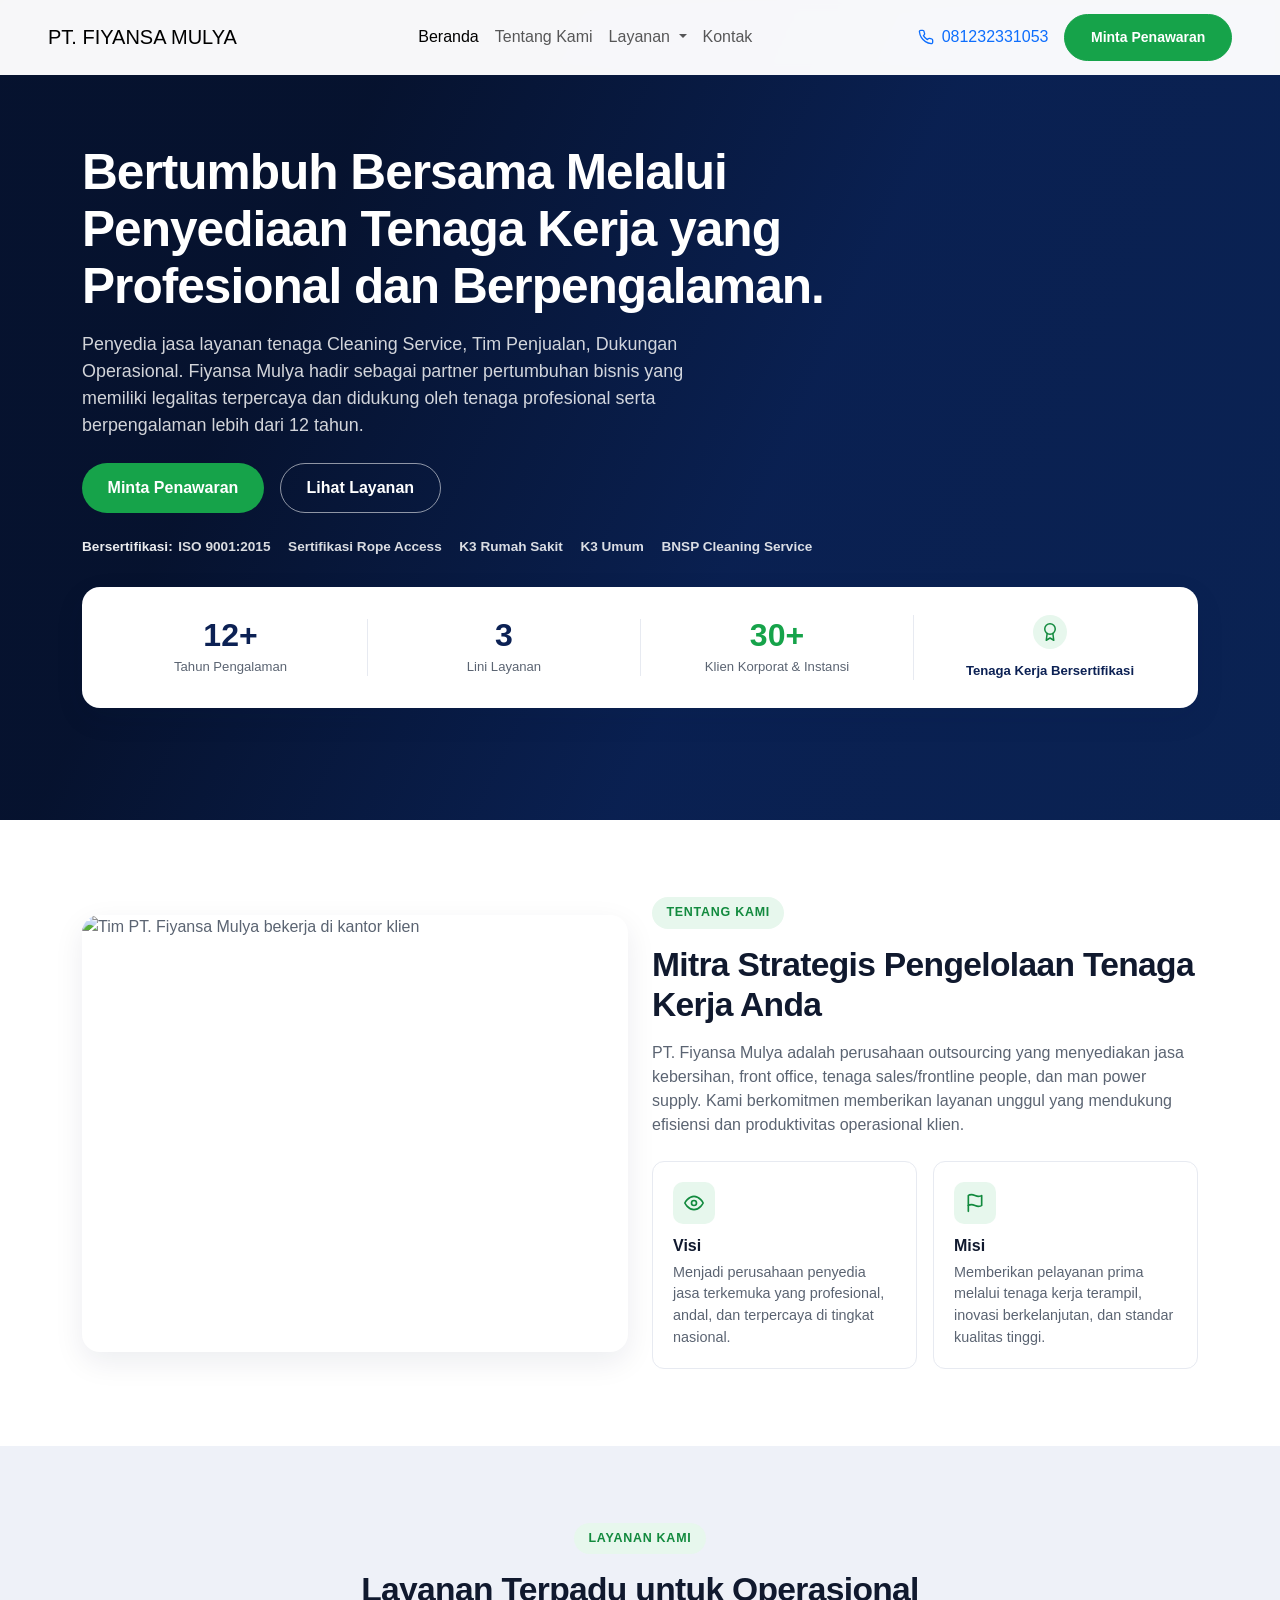
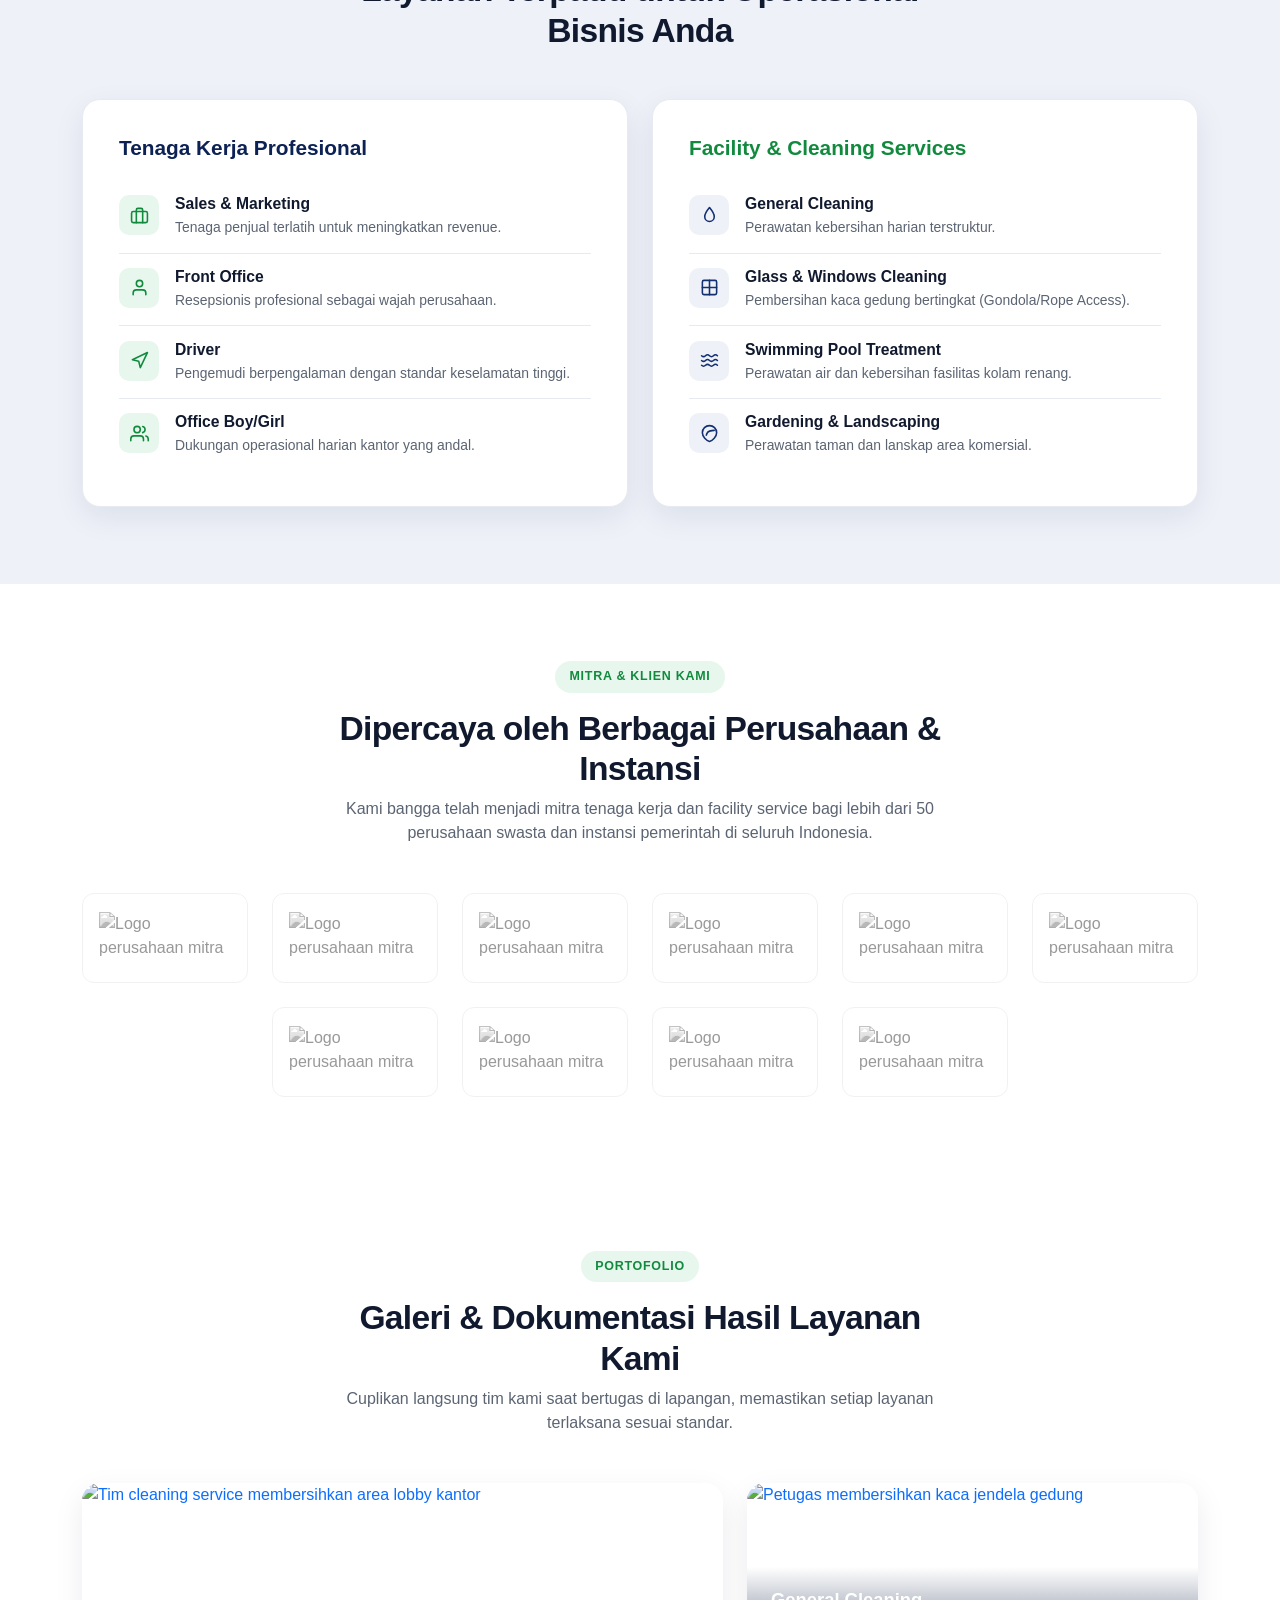
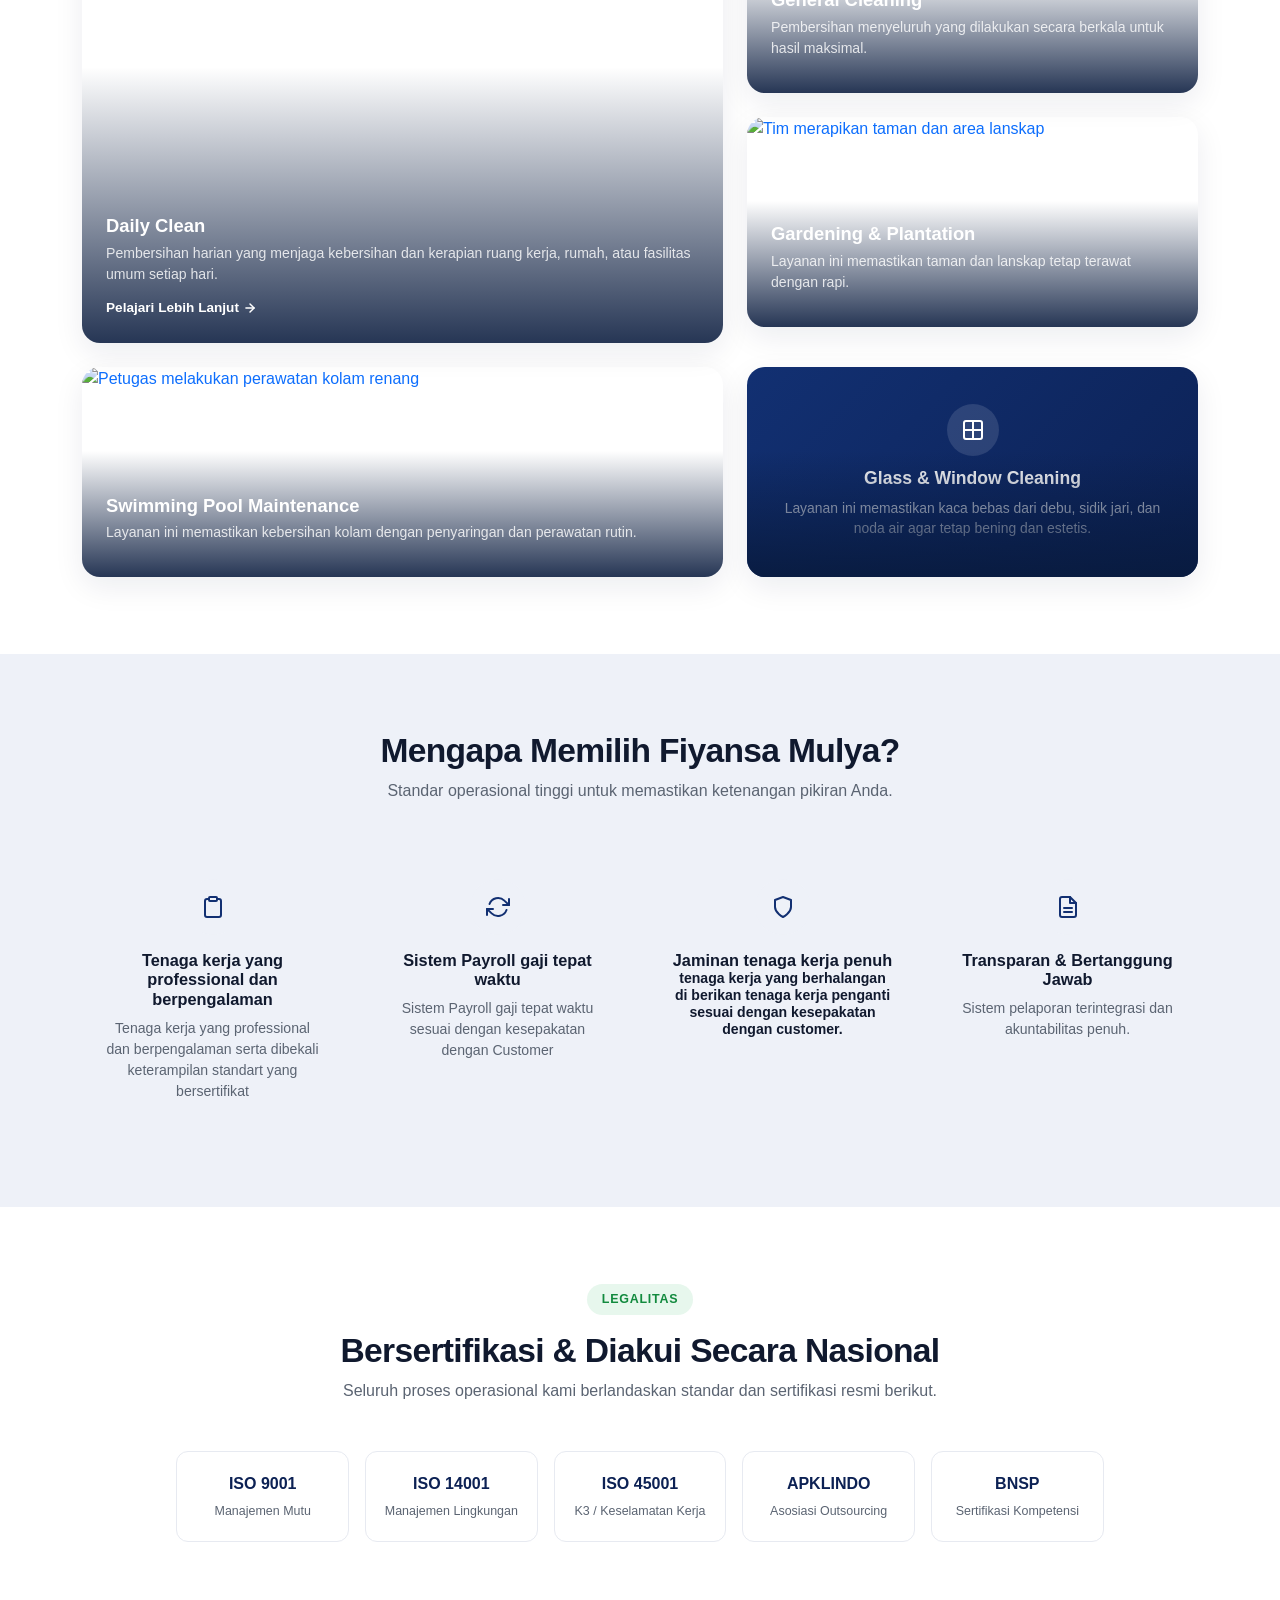
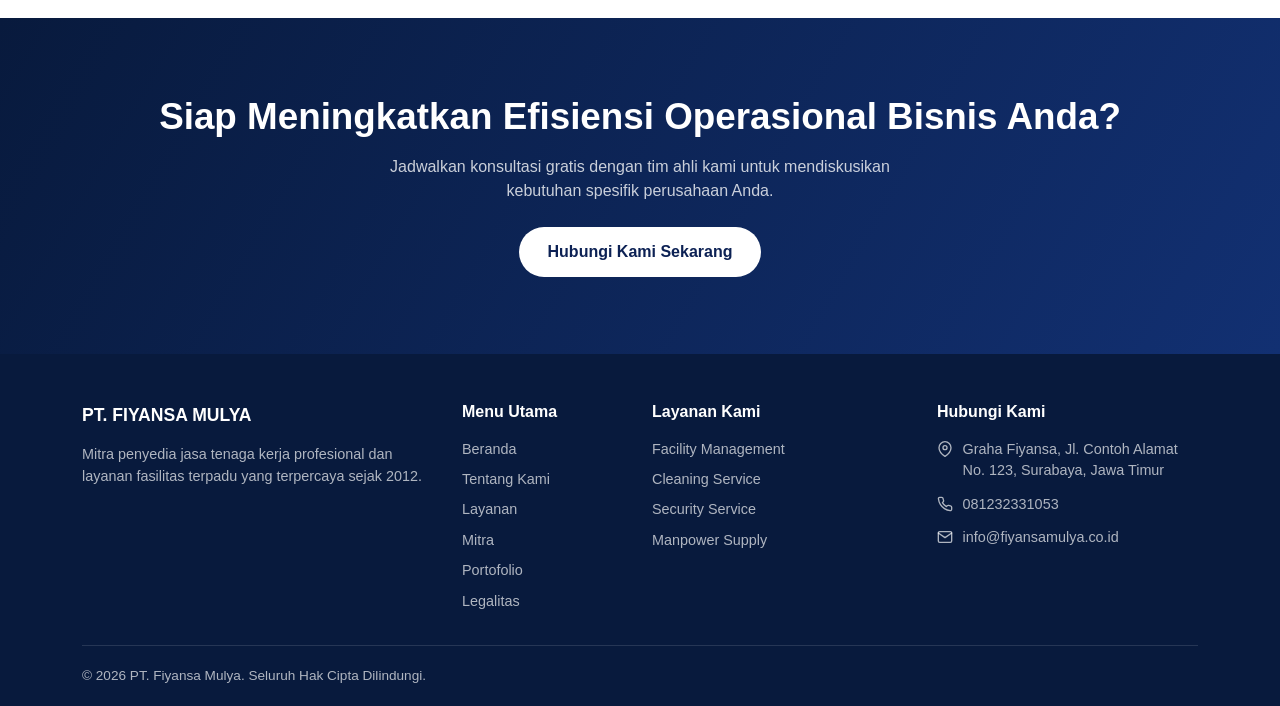
==== commit b2c6b2e8: "change index dan tagline" ====
--- a/index.html
+++ b/index.html
@@ -126,13 +126,13 @@
 
       <div class="container hero__content">
         <div class="hero-inner">
-          <span class="eyebrow eyebrow-light mb-3">
+          <!-- <span class="eyebrow eyebrow-light mb-3">
             <svg width="13" height="13" viewBox="0 0 24 24" fill="none" stroke="currentColor" stroke-width="3" stroke-linecap="round" stroke-linejoin="round" aria-hidden="true"><polyline points="20 6 9 17 4 12" /></svg>
             Outsourcing &amp; Manpower Services
-          </span>
-          <h1 class="mb-3">Solusi Tenaga Kerja Terpadu untuk Efisiensi Operasional Bisnis Anda</h1>
+          </span> -->
+          <h1 class="mb-3">Bertumbuh Bersama Melalui Penyediaan Tenaga Kerja yang Profesional dan Berpengalaman.</h1>
           <p class="lead mb-4">
-            Penyedia tenaga Front Office, Sales, Driver, Office Boy/Girl, hingga Facility &amp; Cleaning Services. Mitra outsourcing profesional bersertifikasi ISO sejak 2012, dipercaya perusahaan swasta dan instansi pemerintah.
+            Penyedia jasa layanan tenaga Cleaning Service, Tim Penjualan, Dukungan Operasional. Fiyansa Mulya hadir sebagai partner pertumbuhan bisnis yang memiliki legalitas terpercaya dan didukung oleh tenaga profesional serta berpengalaman lebih dari 12 tahun.
           </p>
           <div class="d-flex flex-wrap gap-3 mb-4">
             <a href="#kontak" class="btn-fm-primary d-inline-flex align-items-center">Minta Penawaran</a>
@@ -140,11 +140,11 @@
           </div>
           <div class="hero-certs d-flex flex-wrap align-items-center">
             <strong>Bersertifikasi:</strong>
-            <span class="cert-item">ISO 9001</span>
-            <span class="cert-item">ISO 14001</span>
-            <span class="cert-item">ISO 45001</span>
-            <span class="cert-item">APKLINDO</span>
-            <span class="cert-item">BNSP</span>
+            <span class="cert-item">ISO 9001:2015</span>
+            <span class="cert-item">Sertifikasi Rope Access</span>
+            <span class="cert-item">K3 Rumah Sakit</span>
+            <span class="cert-item">K3 Umum</span>
+            <span class="cert-item">BNSP Cleaning Service</span>
           </div>
         </div>
       </div>
@@ -158,11 +158,11 @@
               <div class="stat-label">Tahun Pengalaman</div>
             </div>
             <div class="col-6 col-md-3 stat-item">
-              <div class="stat-number">5+</div>
+              <div class="stat-number">3</div>
               <div class="stat-label">Lini Layanan</div>
             </div>
             <div class="col-6 col-md-3 stat-item">
-              <div class="stat-number text-green">50+</div>
+              <div class="stat-number text-green">30+</div>
               <div class="stat-label">Klien Korporat &amp; Instansi</div>
             </div>
             <div class="col-6 col-md-3 stat-item">
@@ -511,8 +511,8 @@
                   <rect x="8" y="2" width="8" height="4" rx="1" />
                 </svg>
               </span>
-              <h3>Proses Seleksi Ketat</h3>
-              <p>Rekrutmen komprehensif memastikan hanya talenta terbaik yang kami sediakan.</p>
+              <h3>Tenaga kerja yang professional dan berpengalaman</h3>
+              <p>Tenaga kerja yang professional dan berpengalaman serta dibekali keterampilan standart yang bersertifikat</p>
             </div>
           </div>
           <div class="col-6 col-lg-3 reveal">
@@ -524,8 +524,8 @@
                   <path d="M3.51 9a9 9 0 0 1 14.85-3.36L23 10M1 14l4.64 4.36A9 9 0 0 0 20.49 15" />
                 </svg>
               </span>
-              <h3>Pelatihan Berkelanjutan</h3>
-              <p>Pengembangan skill rutin untuk menjaga kualitas layanan prima.</p>
+              <h3>Sistem Payroll gaji  tepat waktu</h3>
+              <p>Sistem Payroll gaji  tepat waktu sesuai dengan kesepakatan dengan Customer</p>
             </div>
           </div>
           <div class="col-6 col-lg-3 reveal">
@@ -535,8 +535,8 @@
                   <path d="M12 22s8-4 8-10V5l-8-3-8 3v7c0 6 8 10 8 10z" />
                 </svg>
               </span>
-              <h3>Tenaga Bersertifikasi K3</h3>
-              <p>Prioritas keselamatan kerja sesuai standar industri nasional.</p>
+              <h3>Jaminan tenaga kerja penuh
+              <p>tenaga kerja yang berhalangan di berikan tenaga kerja penganti sesuai dengan kesepakatan dengan customer.</p>
             </div>
           </div>
           <div class="col-6 col-lg-3 reveal">
--- a/assets/css/style.css
+++ b/assets/css/style.css
@@ -192,7 +192,7 @@
 }
 
 @media (min-width: 992px) {
-  .mega-dropdown:hover > .mega-menu {
+  .mega-dropdown:hover .mega-menu {
     display: block;
     animation: fadeDown 0.25s ease;
   }
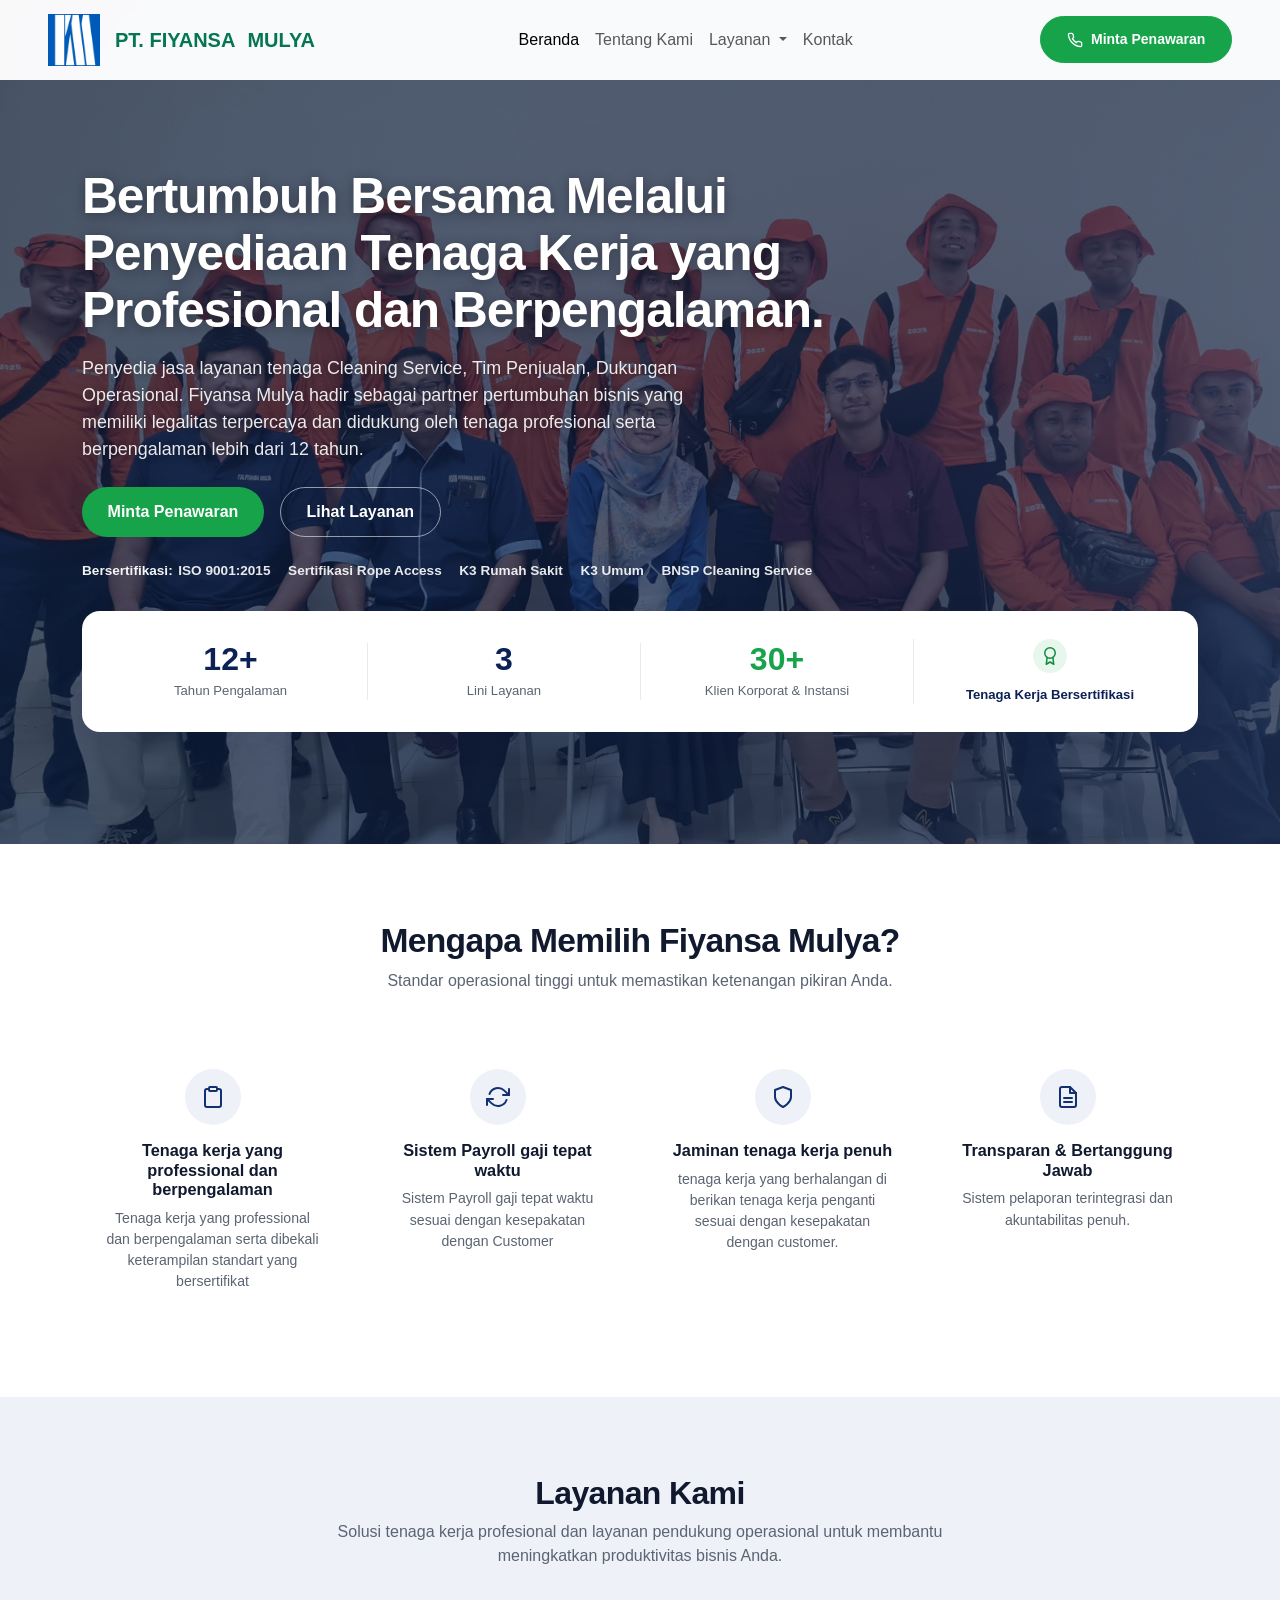
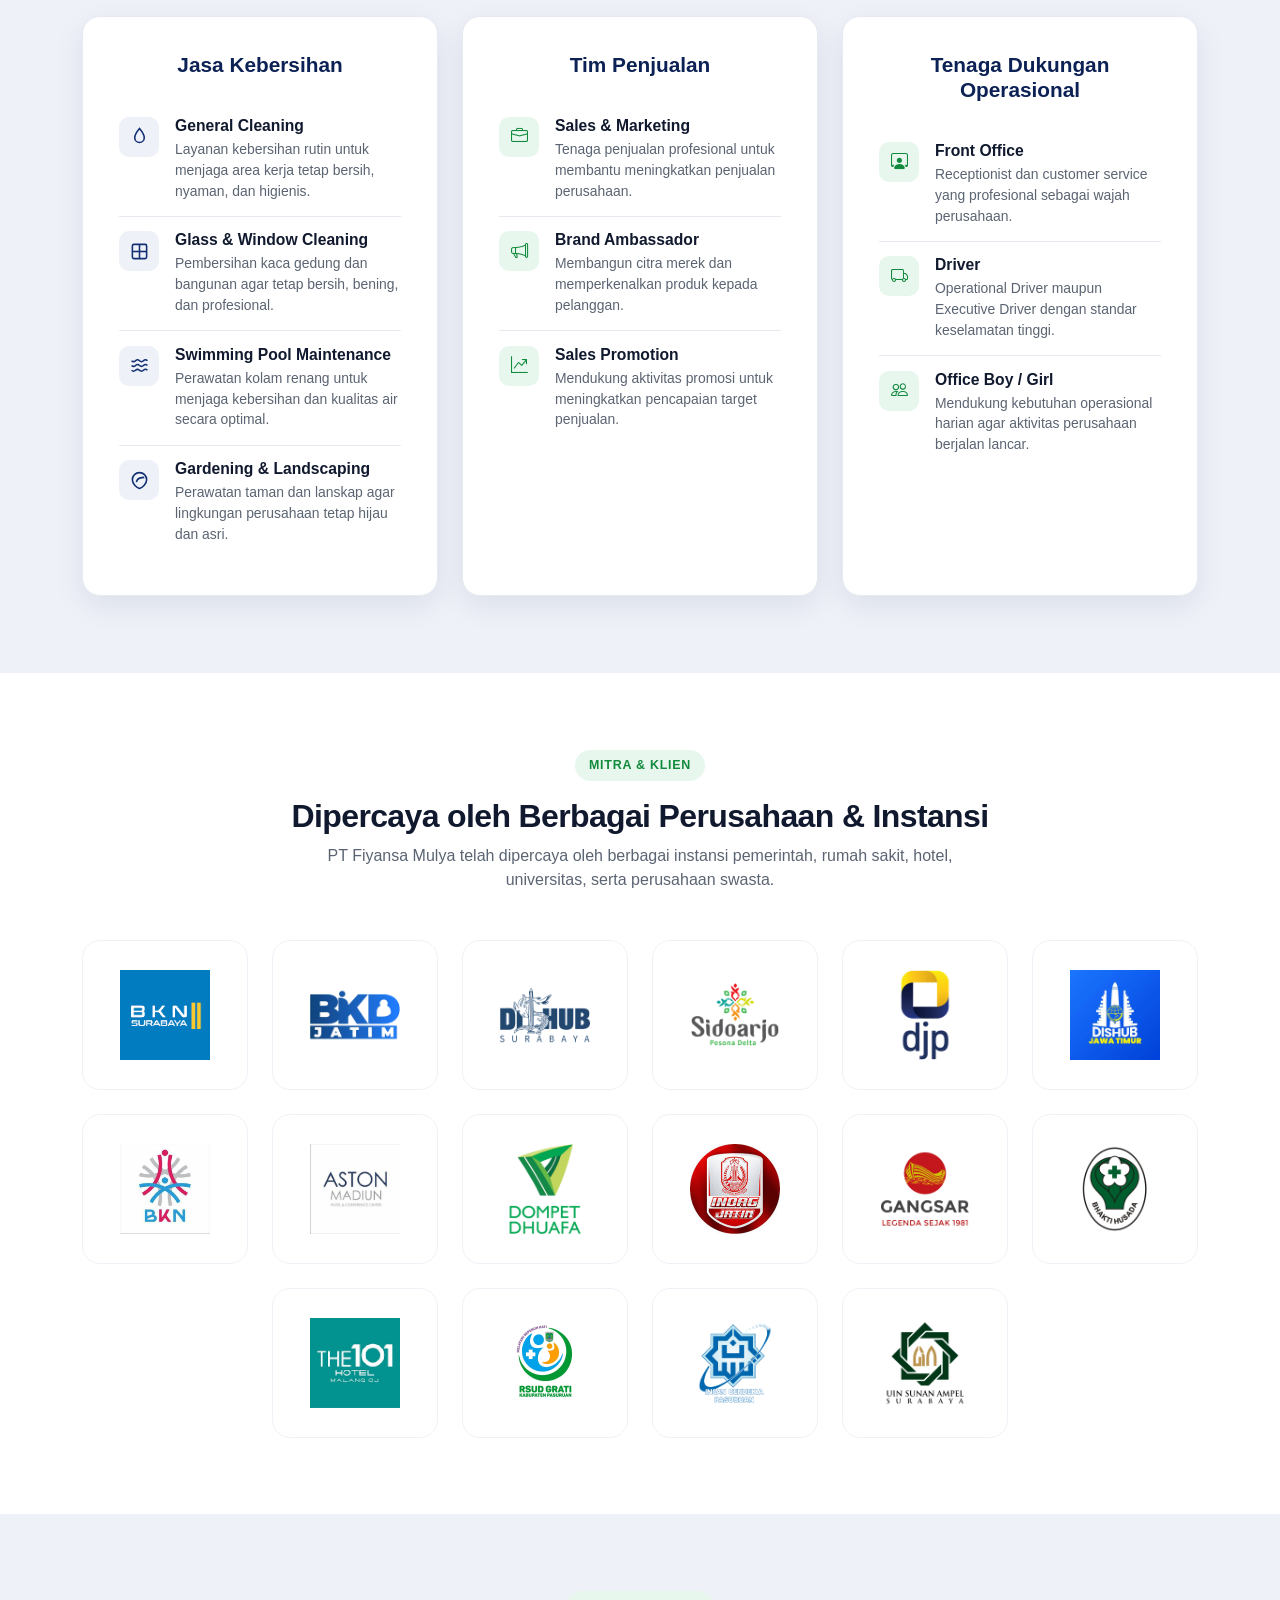
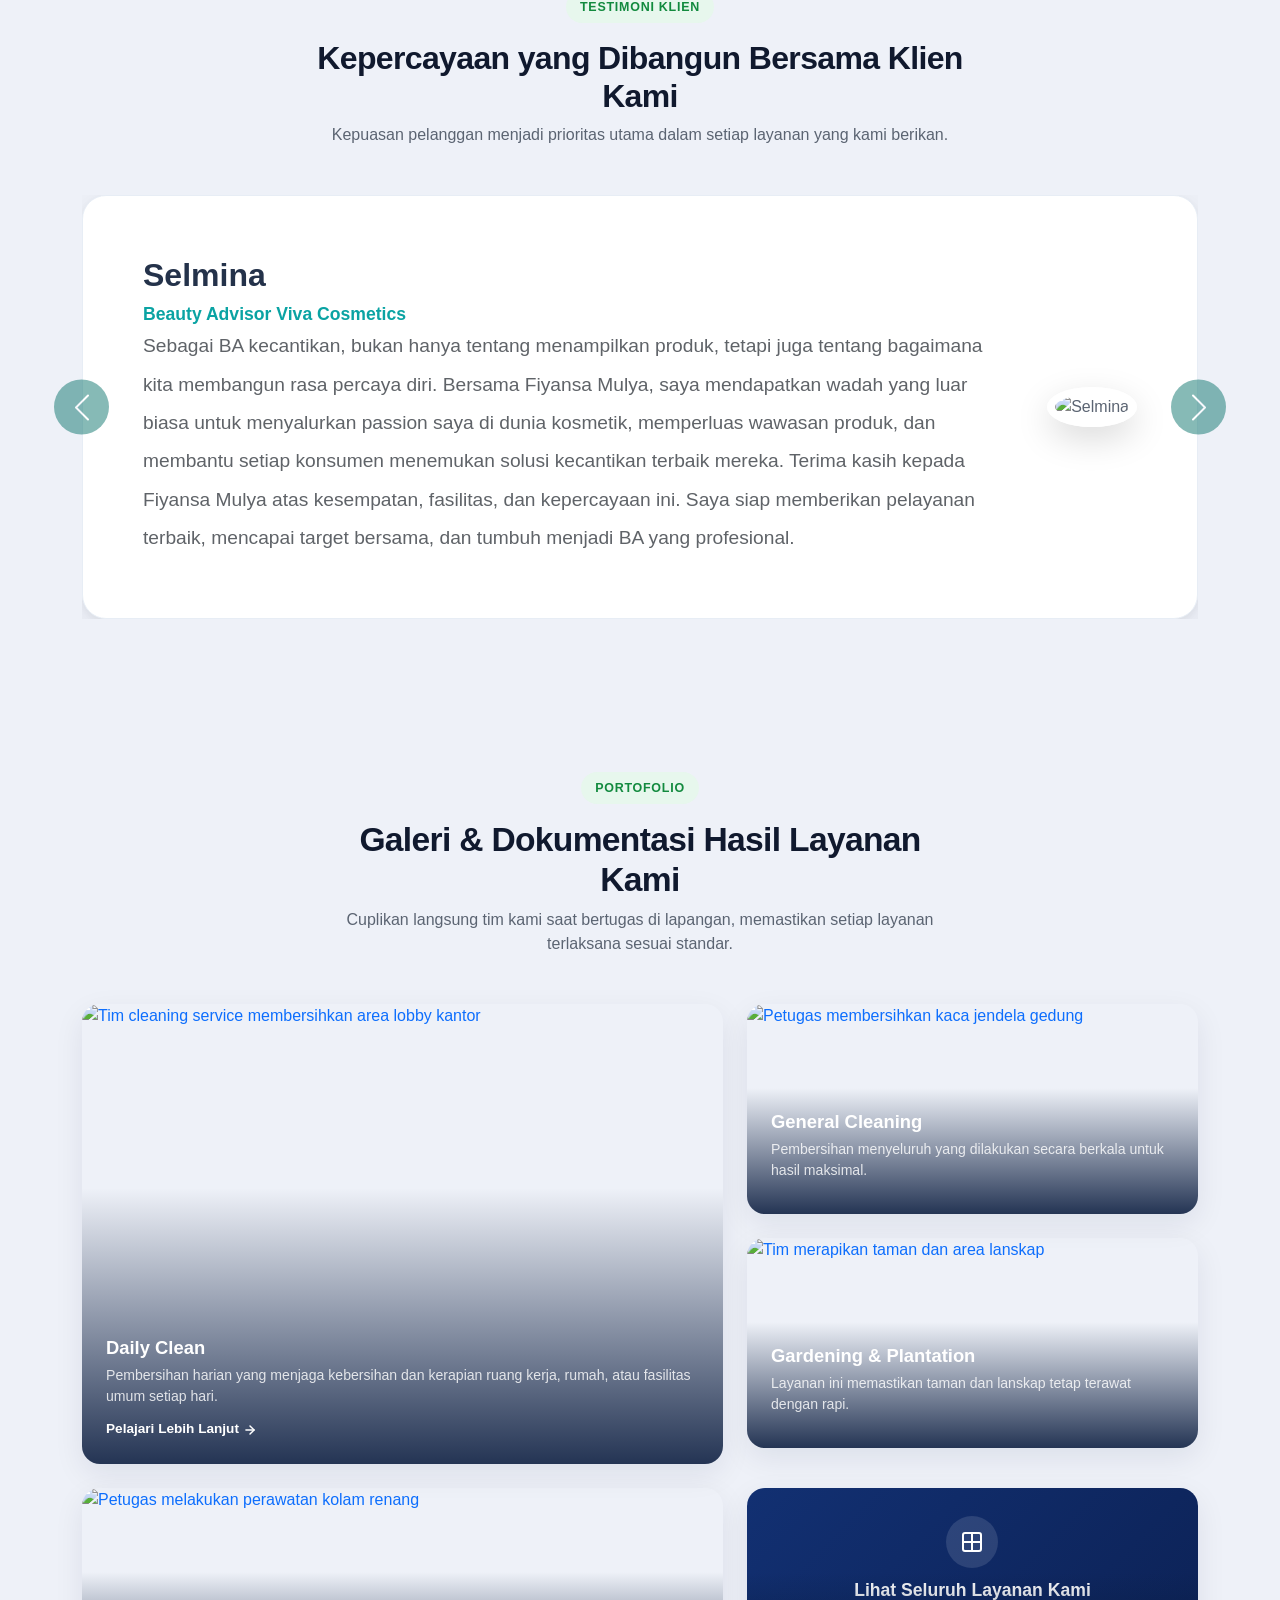
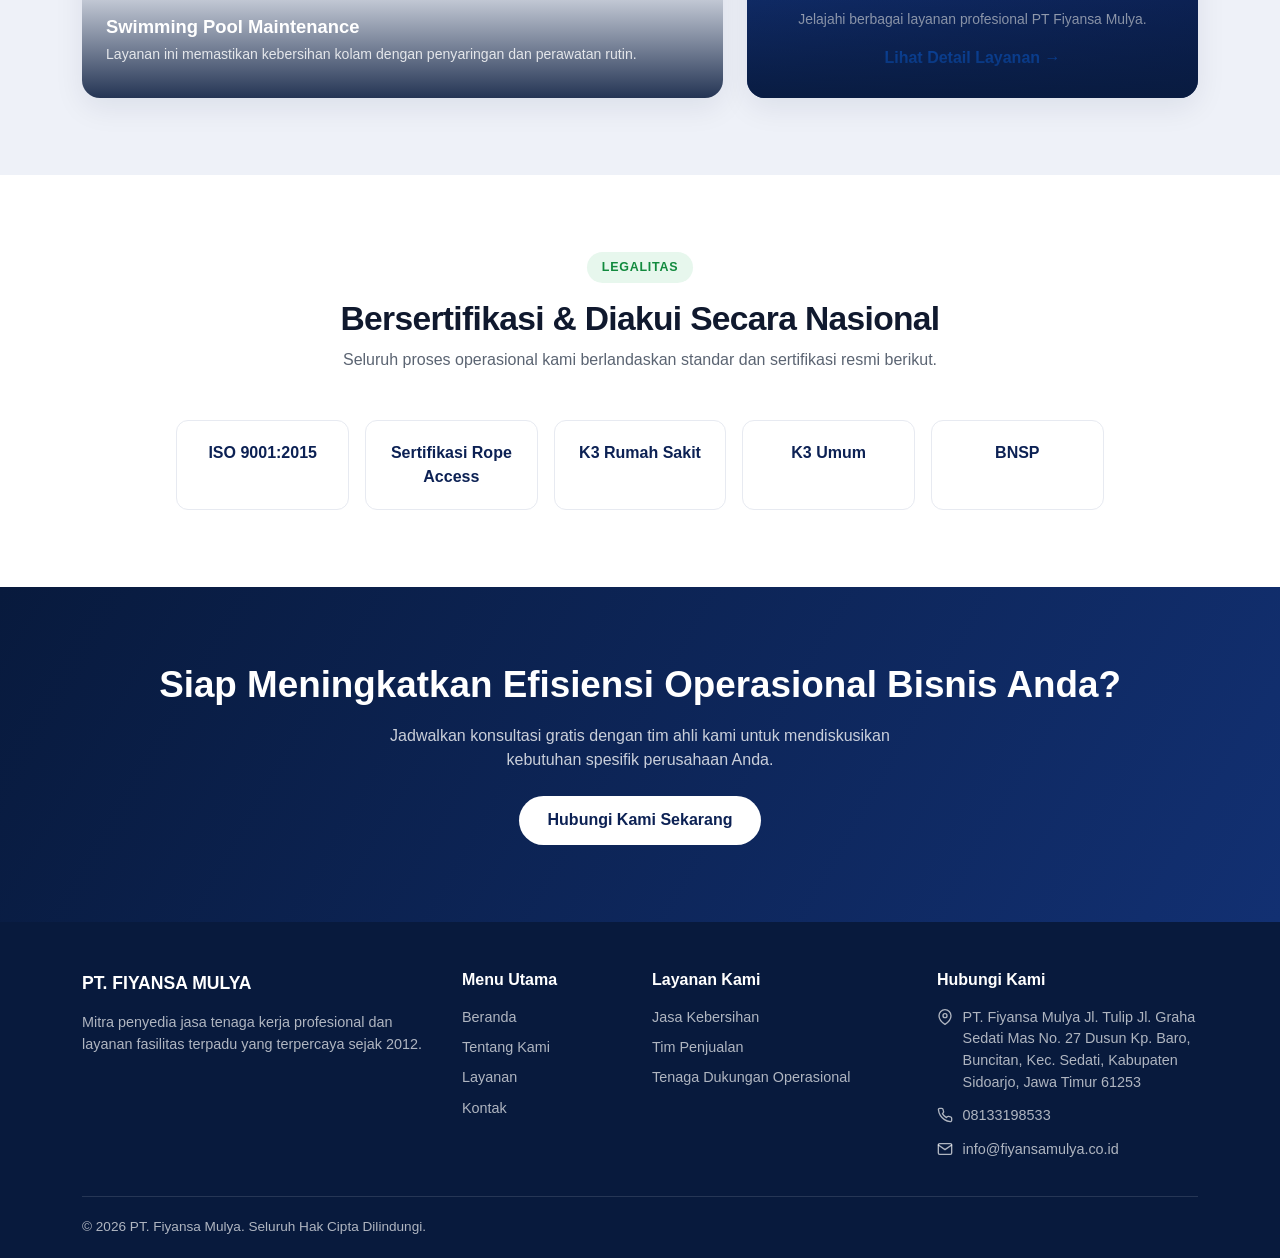
==== commit 3515c2b8: "update all fiture" ====
--- a/index.html
+++ b/index.html
@@ -35,6 +35,7 @@
     <!-- ============ NAVBAR ============ -->
     <nav class="navbar navbar-expand-lg navbar-fm fixed-top" id="mainNav">
       <div class="container-fluid px-5">
+        <img src="assets/logo/logo-fiyansa.jpeg" alt="Logo PT Fiyansa Mulya" class="navbar-logo" />
         <a class="navbar-brand" href="#beranda">PT. FIYANSA <span>MULYA</span></a>
         <button class="navbar-toggler" type="button" data-bs-toggle="collapse" data-bs-target="#mainNavbar" aria-controls="mainNavbar" aria-expanded="false" aria-label="Buka menu navigasi">
           <span class="navbar-toggler-icon"></span>
@@ -94,16 +95,15 @@
               <a class="nav-link" href="kontak.html">Kontak</a>
             </li>
           </ul>
-          <div class="d-flex align-items-center gap-3">
-            <a href="tel:081232331053" class="navbar-phone d-none d-md-inline-flex align-items-center gap-2">
+          <div class="d-flex align-items-center">
+            <a href="#kontak" class="btn btn-fm-primary btn-sm d-inline-flex align-items-center gap-2">
               <svg width="16" height="16" viewBox="0 0 24 24" fill="none" stroke="currentColor" stroke-width="2" stroke-linecap="round" stroke-linejoin="round" aria-hidden="true">
                 <path
                   d="M22 16.92v3a2 2 0 0 1-2.18 2 19.79 19.79 0 0 1-8.63-3.07 19.5 19.5 0 0 1-6-6 19.79 19.79 0 0 1-3.07-8.67A2 2 0 0 1 4.11 2h3a2 2 0 0 1 2 1.72c.13.96.36 1.9.7 2.81a2 2 0 0 1-.45 2.11L8.09 9.91a16 16 0 0 0 6 6l1.27-1.27a2 2 0 0 1 2.11-.45c.91.34 1.85.57 2.81.7A2 2 0 0 1 22 16.92z"
                 />
               </svg>
-              081232331053
+              <span>Minta Penawaran</span>
             </a>
-            <a href="#kontak" class="btn btn-fm-primary btn-sm">Minta Penawaran</a>
           </div>
         </div>
       </div>
@@ -111,28 +111,19 @@
 
     <!-- ============ HERO ============ -->
     <header class="hero" id="beranda">
-      <img
-        class="hero__bg"
-        src="https://picsum.photos/seed/fiyansa-hero/1600/1000"
-        srcset="https://picsum.photos/seed/fiyansa-hero/900/700 900w, https://picsum.photos/seed/fiyansa-hero/1600/1000 1600w"
-        sizes="100vw"
-        alt=""
-        role="presentation"
-        fetchpriority="high"
-        width="1600"
-        height="1000"
-      />
+      <img class="hero__bg" src="assets/logo/Hero3.jpg" alt="" role="presentation" fetchpriority="high" width="1600" height="1000" />00" />
       <div class="hero__overlay"></div>
 
       <div class="container hero__content">
         <div class="hero-inner">
           <!-- <span class="eyebrow eyebrow-light mb-3">
-            <svg width="13" height="13" viewBox="0 0 24 24" fill="none" stroke="currentColor" stroke-width="3" stroke-linecap="round" stroke-linejoin="round" aria-hidden="true"><polyline points="20 6 9 17 4 12" /></svg>
-            Outsourcing &amp; Manpower Services
-          </span> -->
+              <svg width="13" height="13" viewBox="0 0 24 24" fill="none" stroke="currentColor" stroke-width="3" stroke-linecap="round" stroke-linejoin="round" aria-hidden="true"><polyline points="20 6 9 17 4 12" /></svg>
+              Outsourcing &amp; Manpower Services
+            </span> -->
           <h1 class="mb-3">Bertumbuh Bersama Melalui Penyediaan Tenaga Kerja yang Profesional dan Berpengalaman.</h1>
           <p class="lead mb-4">
-            Penyedia jasa layanan tenaga Cleaning Service, Tim Penjualan, Dukungan Operasional. Fiyansa Mulya hadir sebagai partner pertumbuhan bisnis yang memiliki legalitas terpercaya dan didukung oleh tenaga profesional serta berpengalaman lebih dari 12 tahun.
+            Penyedia jasa layanan tenaga Cleaning Service, Tim Penjualan, Dukungan Operasional. Fiyansa Mulya hadir sebagai partner pertumbuhan bisnis yang memiliki legalitas terpercaya dan didukung oleh tenaga profesional serta
+            berpengalaman lebih dari 12 tahun.
           </p>
           <div class="d-flex flex-wrap gap-3 mb-4">
             <a href="#kontak" class="btn-fm-primary d-inline-flex align-items-center">Minta Penawaran</a>
@@ -179,7 +170,7 @@
       </div>
     </header>
 
-    <!-- ============ TENTANG KAMI ============ -->
+    <!-- ============ TENTANG KAMI ============
     <section class="section-padding" id="tentang">
       <div class="container">
         <div class="row align-items-center g-4">
@@ -224,127 +215,208 @@
           </div>
         </div>
       </div>
+    </section> -->
+
+    <!-- ============ MENGAPA MEMILIH KAMI ============ -->
+    <section class="section-padding">
+      <div class="container">
+        <div class="text-center mx-auto mb-5 reveal" style="max-width: 640px">
+          <h2 class="section-title" style="font-size: clamp(1.6rem, 3vw, 2.1rem)">Mengapa Memilih Fiyansa Mulya?</h2>
+          <p class="mt-2 mb-0">Standar operasional tinggi untuk memastikan ketenangan pikiran Anda.</p>
+        </div>
+        <div class="row g-4">
+          <div class="col-6 col-lg-3 reveal">
+            <div class="why-card">
+              <span class="why-icon">
+                <svg width="24" height="24" viewBox="0 0 24 24" fill="none" stroke="currentColor" stroke-width="2" stroke-linecap="round" stroke-linejoin="round" aria-hidden="true">
+                  <path d="M16 4h2a2 2 0 0 1 2 2v14a2 2 0 0 1-2 2H6a2 2 0 0 1-2-2V6a2 2 0 0 1 2-2h2" />
+                  <rect x="8" y="2" width="8" height="4" rx="1" />
+                </svg>
+              </span>
+              <h3>Tenaga kerja yang professional dan berpengalaman</h3>
+              <p>Tenaga kerja yang professional dan berpengalaman serta dibekali keterampilan standart yang bersertifikat</p>
+            </div>
+          </div>
+          <div class="col-6 col-lg-3 reveal">
+            <div class="why-card">
+              <span class="why-icon">
+                <svg width="24" height="24" viewBox="0 0 24 24" fill="none" stroke="currentColor" stroke-width="2" stroke-linecap="round" stroke-linejoin="round" aria-hidden="true">
+                  <polyline points="23 4 23 10 17 10" />
+                  <polyline points="1 20 1 14 7 14" />
+                  <path d="M3.51 9a9 9 0 0 1 14.85-3.36L23 10M1 14l4.64 4.36A9 9 0 0 0 20.49 15" />
+                </svg>
+              </span>
+              <h3>Sistem Payroll gaji tepat waktu</h3>
+              <p>Sistem Payroll gaji tepat waktu sesuai dengan kesepakatan dengan Customer</p>
+            </div>
+          </div>
+          <div class="col-6 col-lg-3 reveal">
+            <div class="why-card">
+              <span class="why-icon">
+                <svg width="24" height="24" viewBox="0 0 24 24" fill="none" stroke="currentColor" stroke-width="2" stroke-linecap="round" stroke-linejoin="round" aria-hidden="true">
+                  <path d="M12 22s8-4 8-10V5l-8-3-8 3v7c0 6 8 10 8 10z" />
+                </svg>
+              </span>
+              <h3>Jaminan tenaga kerja penuh</h3>
+              <p>tenaga kerja yang berhalangan di berikan tenaga kerja penganti sesuai dengan kesepakatan dengan customer.</p>
+            </div>
+          </div>
+          <div class="col-6 col-lg-3 reveal">
+            <div class="why-card">
+              <span class="why-icon">
+                <svg width="24" height="24" viewBox="0 0 24 24" fill="none" stroke="currentColor" stroke-width="2" stroke-linecap="round" stroke-linejoin="round" aria-hidden="true">
+                  <path d="M14 2H6a2 2 0 0 0-2 2v16a2 2 0 0 0 2 2h12a2 2 0 0 0 2-2V8z" />
+                  <polyline points="14 2 14 8 20 8" />
+                  <line x1="16" y1="13" x2="8" y2="13" />
+                  <line x1="16" y1="17" x2="8" y2="17" />
+                </svg>
+              </span>
+              <h3>Transparan &amp; Bertanggung Jawab</h3>
+              <p>Sistem pelaporan terintegrasi dan akuntabilitas penuh.</p>
+            </div>
+          </div>
+        </div>
+      </div>
     </section>
 
     <!-- ============ LAYANAN ============ -->
     <section class="section-padding bg-soft" id="layanan">
       <div class="container">
         <div class="text-center mx-auto mb-5 reveal" style="max-width: 640px">
-          <span class="eyebrow eyebrow-green mb-3">Layanan Kami</span>
-          <h2 class="section-title" style="font-size: clamp(1.6rem, 3vw, 2.1rem)">Layanan Terpadu untuk Operasional Bisnis Anda</h2>
-        </div>
+          <h2 class="section-title">Layanan Kami</h2>
+          <p class="mt-2 mb-0">Solusi tenaga kerja profesional dan layanan pendukung operasional untuk membantu meningkatkan produktivitas bisnis Anda.</p>
+        </div>
+
         <div class="row g-4">
-          <div class="col-lg-6 reveal">
-            <div class="service-panel">
-              <h3 class="text-navy">Tenaga Kerja Profesional</h3>
-
-              <div class="service-row">
-                <span class="service-icon" style="background: var(--green-050); color: var(--green-700)">
-                  <svg width="19" height="19" viewBox="0 0 24 24" fill="none" stroke="currentColor" stroke-width="2" stroke-linecap="round" stroke-linejoin="round" aria-hidden="true">
-                    <rect x="2" y="7" width="20" height="14" rx="2" />
-                    <path d="M16 21V5a2 2 0 0 0-2-2h-4a2 2 0 0 0-2 2v16" />
-                  </svg>
-                </span>
-                <div>
-                  <h4>Sales &amp; Marketing</h4>
-                  <p>Tenaga penjual terlatih untuk meningkatkan revenue.</p>
-                </div>
-              </div>
-
-              <div class="service-row">
-                <span class="service-icon" style="background: var(--green-050); color: var(--green-700)">
-                  <svg width="19" height="19" viewBox="0 0 24 24" fill="none" stroke="currentColor" stroke-width="2" stroke-linecap="round" stroke-linejoin="round" aria-hidden="true">
-                    <path d="M20 21v-2a4 4 0 0 0-4-4H8a4 4 0 0 0-4 4v2" />
-                    <circle cx="12" cy="7" r="4" />
-                  </svg>
-                </span>
-                <div>
-                  <h4>Front Office</h4>
-                  <p>Resepsionis profesional sebagai wajah perusahaan.</p>
-                </div>
-              </div>
-
-              <div class="service-row">
-                <span class="service-icon" style="background: var(--green-050); color: var(--green-700)">
-                  <svg width="19" height="19" viewBox="0 0 24 24" fill="none" stroke="currentColor" stroke-width="2" stroke-linecap="round" stroke-linejoin="round" aria-hidden="true"><polygon points="3 11 22 2 13 21 11 13 3 11" /></svg>
-                </span>
-                <div>
-                  <h4>Driver</h4>
-                  <p>Pengemudi berpengalaman dengan standar keselamatan tinggi.</p>
-                </div>
-              </div>
-
-              <div class="service-row">
-                <span class="service-icon" style="background: var(--green-050); color: var(--green-700)">
-                  <svg width="19" height="19" viewBox="0 0 24 24" fill="none" stroke="currentColor" stroke-width="2" stroke-linecap="round" stroke-linejoin="round" aria-hidden="true">
-                    <path d="M17 21v-2a4 4 0 0 0-4-4H5a4 4 0 0 0-4 4v2" />
-                    <circle cx="9" cy="7" r="4" />
-                    <path d="M23 21v-2a4 4 0 0 0-3-3.87" />
-                    <path d="M16 3.13a4 4 0 0 1 0 7.75" />
-                  </svg>
-                </span>
-                <div>
-                  <h4>Office Boy/Girl</h4>
-                  <p>Dukungan operasional harian kantor yang andal.</p>
-                </div>
-              </div>
-            </div>
-          </div>
-
-          <div class="col-lg-6 reveal">
-            <div class="service-panel">
-              <h3 class="text-green">Facility &amp; Cleaning Services</h3>
+          <!-- ================= JASA KEBERSIHAN ================= -->
+          <div class="col-lg-4 reveal">
+            <div class="service-panel h-100">
+              <h3 class="text-center text-navy mb-4">Jasa Kebersihan</h3>
 
               <div class="service-row">
                 <span class="service-icon" style="background: var(--navy-050); color: var(--navy-700)">
-                  <svg width="19" height="19" viewBox="0 0 24 24" fill="none" stroke="currentColor" stroke-width="2" stroke-linecap="round" stroke-linejoin="round" aria-hidden="true">
+                  <svg width="19" height="19" viewBox="0 0 24 24" fill="none" stroke="currentColor" stroke-width="2">
                     <path d="M12 2s6 7.2 6 11.5A6 6 0 0 1 6 13.5C6 9.2 12 2 12 2z" />
                   </svg>
                 </span>
                 <div>
                   <h4>General Cleaning</h4>
-                  <p>Perawatan kebersihan harian terstruktur.</p>
+                  <p>Layanan kebersihan rutin untuk menjaga area kerja tetap bersih, nyaman, dan higienis.</p>
                 </div>
               </div>
 
               <div class="service-row">
                 <span class="service-icon" style="background: var(--navy-050); color: var(--navy-700)">
-                  <svg width="19" height="19" viewBox="0 0 24 24" fill="none" stroke="currentColor" stroke-width="2" stroke-linecap="round" stroke-linejoin="round" aria-hidden="true">
+                  <svg width="19" height="19" viewBox="0 0 24 24" fill="none" stroke="currentColor" stroke-width="2">
                     <rect x="3" y="3" width="18" height="18" rx="2" />
                     <line x1="12" y1="3" x2="12" y2="21" />
                     <line x1="3" y1="12" x2="21" y2="12" />
                   </svg>
                 </span>
                 <div>
-                  <h4>Glass &amp; Windows Cleaning</h4>
-                  <p>Pembersihan kaca gedung bertingkat (Gondola/Rope Access).</p>
+                  <h4>Glass & Window Cleaning</h4>
+                  <p>Pembersihan kaca gedung dan bangunan agar tetap bersih, bening, dan profesional.</p>
                 </div>
               </div>
 
               <div class="service-row">
                 <span class="service-icon" style="background: var(--navy-050); color: var(--navy-700)">
-                  <svg width="19" height="19" viewBox="0 0 24 24" fill="none" stroke="currentColor" stroke-width="2" stroke-linecap="round" stroke-linejoin="round" aria-hidden="true">
+                  <svg width="19" height="19" viewBox="0 0 24 24" fill="none" stroke="currentColor" stroke-width="2">
                     <path d="M2 6c1.5 1.5 3.5 1.5 5 0s3.5-1.5 5 0 3.5 1.5 5 0 3.5-1.5 5 0" />
                     <path d="M2 12c1.5 1.5 3.5 1.5 5 0s3.5-1.5 5 0 3.5 1.5 5 0 3.5-1.5 5 0" />
                     <path d="M2 18c1.5 1.5 3.5 1.5 5 0s3.5-1.5 5 0 3.5 1.5 5 0 3.5-1.5 5 0" />
                   </svg>
                 </span>
                 <div>
-                  <h4>Swimming Pool Treatment</h4>
-                  <p>Perawatan air dan kebersihan fasilitas kolam renang.</p>
+                  <h4>Swimming Pool Maintenance</h4>
+                  <p>Perawatan kolam renang untuk menjaga kebersihan dan kualitas air secara optimal.</p>
                 </div>
               </div>
 
               <div class="service-row">
                 <span class="service-icon" style="background: var(--navy-050); color: var(--navy-700)">
-                  <svg width="19" height="19" viewBox="0 0 24 24" fill="none" stroke="currentColor" stroke-width="2" stroke-linecap="round" stroke-linejoin="round" aria-hidden="true">
+                  <svg width="19" height="19" viewBox="0 0 24 24" fill="none" stroke="currentColor" stroke-width="2">
                     <path d="M12 2C7 2 3 6 3 11c0 5 5 10 9 11 4-1 9-6 9-11 0-5-4-9-9-9z" />
                     <path d="M8 14s1-4 4-5 6-1 6-1" />
                   </svg>
                 </span>
                 <div>
-                  <h4>Gardening &amp; Landscaping</h4>
-                  <p>Perawatan taman dan lanskap area komersial.</p>
+                  <h4>Gardening & Landscaping</h4>
+                  <p>Perawatan taman dan lanskap agar lingkungan perusahaan tetap hijau dan asri.</p>
+                </div>
+              </div>
+            </div>
+          </div>
+
+          <!-- ================= TIM PENJUALAN ================= -->
+          <div class="col-lg-4 reveal">
+            <div class="service-panel h-100">
+              <h3 class="text-center text-navy mb-4">Tim Penjualan</h3>
+
+              <div class="service-row">
+                <span class="service-icon" style="background: var(--green-050); color: var(--green-700)">
+                  <i class="bi bi-briefcase"></i>
+                </span>
+                <div>
+                  <h4>Sales & Marketing</h4>
+                  <p>Tenaga penjualan profesional untuk membantu meningkatkan penjualan perusahaan.</p>
+                </div>
+              </div>
+
+              <div class="service-row">
+                <span class="service-icon" style="background: var(--green-050); color: var(--green-700)">
+                  <i class="bi bi-megaphone"></i>
+                </span>
+                <div>
+                  <h4>Brand Ambassador</h4>
+                  <p>Membangun citra merek dan memperkenalkan produk kepada pelanggan.</p>
+                </div>
+              </div>
+
+              <div class="service-row">
+                <span class="service-icon" style="background: var(--green-050); color: var(--green-700)">
+                  <i class="bi bi-graph-up-arrow"></i>
+                </span>
+                <div>
+                  <h4>Sales Promotion</h4>
+                  <p>Mendukung aktivitas promosi untuk meningkatkan pencapaian target penjualan.</p>
+                </div>
+              </div>
+            </div>
+          </div>
+
+          <!-- ================= DUKUNGAN OPERASIONAL ================= -->
+          <div class="col-lg-4 reveal">
+            <div class="service-panel h-100">
+              <h3 class="text-center text-navy mb-4">Tenaga Dukungan Operasional</h3>
+
+              <div class="service-row">
+                <span class="service-icon" style="background: var(--green-050); color: var(--green-700)">
+                  <i class="bi bi-person-workspace"></i>
+                </span>
+                <div>
+                  <h4>Front Office</h4>
+                  <p>Receptionist dan customer service yang profesional sebagai wajah perusahaan.</p>
+                </div>
+              </div>
+
+              <div class="service-row">
+                <span class="service-icon" style="background: var(--green-050); color: var(--green-700)">
+                  <i class="bi bi-truck"></i>
+                </span>
+                <div>
+                  <h4>Driver</h4>
+                  <p>Operational Driver maupun Executive Driver dengan standar keselamatan tinggi.</p>
+                </div>
+              </div>
+
+              <div class="service-row">
+                <span class="service-icon" style="background: var(--green-050); color: var(--green-700)">
+                  <i class="bi bi-people"></i>
+                </span>
+                <div>
+                  <h4>Office Boy / Girl</h4>
+                  <p>Mendukung kebutuhan operasional harian agar aktivitas perusahaan berjalan lancar.</p>
                 </div>
               </div>
             </div>
@@ -356,68 +428,227 @@
     <!-- ============ MITRA & KLIEN ============ -->
     <section class="section-padding" id="mitra">
       <div class="container">
-        <div class="text-center mx-auto mb-5 reveal" style="max-width: 640px">
-          <span class="eyebrow eyebrow-green mb-3">Mitra &amp; Klien Kami</span>
-          <h2 class="section-title" style="font-size: clamp(1.6rem, 3vw, 2.1rem)">Dipercaya oleh Berbagai Perusahaan &amp; Instansi</h2>
-          <p class="mt-2 mb-0">Kami bangga telah menjadi mitra tenaga kerja dan facility service bagi lebih dari 50 perusahaan swasta dan instansi pemerintah di seluruh Indonesia.</p>
-        </div>
-        <div class="row g-4 justify-content-center reveal">
-          <div class="col-6 col-sm-4 col-md-3 col-lg-2">
-            <div class="partner-logo">
-              <img src="https://placehold.co/200x80/eef1f8/0c2154?font=roboto&text=Klien+01" width="200" height="80" loading="lazy" decoding="async" alt="Logo perusahaan mitra 1" />
-            </div>
-          </div>
-          <div class="col-6 col-sm-4 col-md-3 col-lg-2">
-            <div class="partner-logo">
-              <img src="https://placehold.co/200x80/eef1f8/0c2154?font=roboto&text=Klien+02" width="200" height="80" loading="lazy" decoding="async" alt="Logo perusahaan mitra 2" />
-            </div>
-          </div>
-          <div class="col-6 col-sm-4 col-md-3 col-lg-2">
-            <div class="partner-logo">
-              <img src="https://placehold.co/200x80/eef1f8/0c2154?font=roboto&text=Klien+03" width="200" height="80" loading="lazy" decoding="async" alt="Logo perusahaan mitra 3" />
-            </div>
-          </div>
-          <div class="col-6 col-sm-4 col-md-3 col-lg-2">
-            <div class="partner-logo">
-              <img src="https://placehold.co/200x80/eef1f8/0c2154?font=roboto&text=Klien+04" width="200" height="80" loading="lazy" decoding="async" alt="Logo perusahaan mitra 4" />
-            </div>
-          </div>
-          <div class="col-6 col-sm-4 col-md-3 col-lg-2">
-            <div class="partner-logo">
-              <img src="https://placehold.co/200x80/eef1f8/0c2154?font=roboto&text=Klien+05" width="200" height="80" loading="lazy" decoding="async" alt="Logo perusahaan mitra 5" />
-            </div>
-          </div>
-          <div class="col-6 col-sm-4 col-md-3 col-lg-2">
-            <div class="partner-logo">
-              <img src="https://placehold.co/200x80/eef1f8/0c2154?font=roboto&text=Klien+06" width="200" height="80" loading="lazy" decoding="async" alt="Logo perusahaan mitra 6" />
-            </div>
-          </div>
-          <div class="col-6 col-sm-4 col-md-3 col-lg-2">
-            <div class="partner-logo">
-              <img src="https://placehold.co/200x80/eef1f8/0c2154?font=roboto&text=Klien+07" width="200" height="80" loading="lazy" decoding="async" alt="Logo perusahaan mitra 7" />
-            </div>
-          </div>
-          <div class="col-6 col-sm-4 col-md-3 col-lg-2">
-            <div class="partner-logo">
-              <img src="https://placehold.co/200x80/eef1f8/0c2154?font=roboto&text=Klien+08" width="200" height="80" loading="lazy" decoding="async" alt="Logo perusahaan mitra 8" />
-            </div>
-          </div>
-          <div class="col-6 col-sm-4 col-md-3 col-lg-2">
-            <div class="partner-logo">
-              <img src="https://placehold.co/200x80/eef1f8/0c2154?font=roboto&text=Klien+09" width="200" height="80" loading="lazy" decoding="async" alt="Logo perusahaan mitra 9" />
-            </div>
-          </div>
-          <div class="col-6 col-sm-4 col-md-3 col-lg-2">
-            <div class="partner-logo">
-              <img src="https://placehold.co/200x80/eef1f8/0c2154?font=roboto&text=Klien+10" width="200" height="80" loading="lazy" decoding="async" alt="Logo perusahaan mitra 10" />
+        <div class="text-center mx-auto mb-5" style="max-width: 700px">
+          <span class="eyebrow eyebrow-green mb-3">Mitra & Klien</span>
+          <h2 class="section-title">Dipercaya oleh Berbagai Perusahaan & Instansi</h2>
+          <p class="mt-2 mb-0">PT Fiyansa Mulya telah dipercaya oleh berbagai instansi pemerintah, rumah sakit, hotel, universitas, serta perusahaan swasta.</p>
+        </div>
+
+        <div class="row g-4 justify-content-center">
+          <div class="col-6 col-sm-4 col-md-3 col-lg-2">
+            <div class="partner-logo">
+              <img src="assets/client/bkn-surabaya.png" alt="" />
+            </div>
+          </div>
+
+          <div class="col-6 col-sm-4 col-md-3 col-lg-2">
+            <div class="partner-logo">
+              <img src="assets/client/bkd-jatim.png" alt="" />
+            </div>
+          </div>
+
+          <div class="col-6 col-sm-4 col-md-3 col-lg-2">
+            <div class="partner-logo">
+              <img src="assets/client/DISHUB_SBY.png" alt="" />
+            </div>
+          </div>
+
+          <div class="col-6 col-sm-4 col-md-3 col-lg-2">
+            <div class="partner-logo">
+              <img src="assets/client/pesona-delta.png" alt="" />
+            </div>
+          </div>
+
+          <div class="col-6 col-sm-4 col-md-3 col-lg-2">
+            <div class="partner-logo">
+              <img src="assets/client/kanwil-djp-jawatimur.png" alt="" />
+            </div>
+          </div>
+
+          <div class="col-6 col-sm-4 col-md-3 col-lg-2">
+            <div class="partner-logo">
+              <img src="assets/client/dishub-jawatimur.jpg" alt="" />
+            </div>
+          </div>
+
+          <div class="col-6 col-sm-4 col-md-3 col-lg-2">
+            <div class="partner-logo">
+              <img src="assets/client/bkn-regional-II-surabaya.jpg" alt="" />
+            </div>
+          </div>
+
+          <div class="col-6 col-sm-4 col-md-3 col-lg-2">
+            <div class="partner-logo">
+              <img src="assets/client/aston-madiun-hotel.jpg" alt="" />
+            </div>
+          </div>
+
+          <div class="col-6 col-sm-4 col-md-3 col-lg-2">
+            <div class="partner-logo">
+              <img src="assets/client/dompet-dhuafa.png" alt="" />
+            </div>
+          </div>
+
+          <div class="col-6 col-sm-4 col-md-3 col-lg-2">
+            <div class="partner-logo">
+              <img src="assets/client/disperindag-jatim.png" alt="" />
+            </div>
+          </div>
+
+          <div class="col-6 col-sm-4 col-md-3 col-lg-2">
+            <div class="partner-logo">
+              <img src="assets/client/gangsar-tulung-agung.png" alt="" />
+            </div>
+          </div>
+
+          <div class="col-6 col-sm-4 col-md-3 col-lg-2">
+            <div class="partner-logo">
+              <img src="assets/client/rsud-bhakti-dharma-husada-surabaya.png" alt="" />
+            </div>
+          </div>
+
+          <div class="col-6 col-sm-4 col-md-3 col-lg-2">
+            <div class="partner-logo">
+              <img src="assets/client/THE 101 HOTEL.png" alt="" />
+            </div>
+          </div>
+
+          <div class="col-6 col-sm-4 col-md-3 col-lg-2">
+            <div class="partner-logo">
+              <img src="assets/client/rsud-grati-pasuruan.jpg" alt="" />
+            </div>
+          </div>
+
+          <div class="col-6 col-sm-4 col-md-3 col-lg-2">
+            <div class="partner-logo">
+              <img src="assets/client/MAN-insan-cendikia-pasuruan.png" alt="" />
+            </div>
+          </div>
+
+          <div class="col-6 col-sm-4 col-md-3 col-lg-2">
+            <div class="partner-logo">
+              <img src="assets/client/UIN Sunan Ampel Logo2.png" alt="" />
             </div>
           </div>
         </div>
       </div>
     </section>
 
+    <!-- Testimoni -->
+    <section class="section-padding bg-soft" id="testimoni">
+      <div class="container">
+        <div class="text-center mx-auto mb-5" style="max-width: 650px">
+          <span class="eyebrow eyebrow-green mb-3">Testimoni Klien</span>
+          <h2 class="section-title">Kepercayaan yang Dibangun Bersama Klien Kami</h2>
+          <p class="mt-2 mb-0">Kepuasan pelanggan menjadi prioritas utama dalam setiap layanan yang kami berikan.</p>
+        </div>
+
+        <div id="testimonialCarousel" class="carousel slide" data-bs-ride="carousel">
+          <div class="carousel-inner">
+            <!-- Testimoni 1 -->
+            <div class="carousel-item active">
+              <div class="testimonial-card">
+                <div class="testimonial-content">
+                  <div class="testimonial-header">
+                    <div>
+                      <h3>Selmina</h3>
+                      <span>Beauty Advisor Viva Cosmetics</span>
+                    </div>
+                  </div>
+
+                  <p>
+                    Sebagai BA kecantikan, bukan hanya tentang menampilkan produk, tetapi juga tentang bagaimana kita membangun rasa percaya diri. Bersama Fiyansa Mulya, saya mendapatkan wadah yang luar biasa untuk menyalurkan passion saya
+                    di dunia kosmetik, memperluas wawasan produk, dan membantu setiap konsumen menemukan solusi kecantikan terbaik mereka. Terima kasih kepada Fiyansa Mulya atas kesempatan, fasilitas, dan kepercayaan ini. Saya siap
+                    memberikan pelayanan terbaik, mencapai target bersama, dan tumbuh menjadi BA yang profesional.
+                  </p>
+                </div>
+
+                <div class="testimonial-image">
+                  <img src="assets/img/testimoni/selmina.jpg" alt="Selmina" />
+                </div>
+              </div>
+            </div>
+
+            <!-- Testimoni 2 -->
+            <div class="carousel-item">
+              <div class="testimonial-card">
+                <div class="testimonial-content">
+                  <div class="testimonial-header">
+                    <div>
+                      <h3>Danang Yudho Fauzi</h3>
+                      <span>Pengawas Lapangan</span>
+                    </div>
+                  </div>
+
+                  <p>
+                    Sebagai Pengawas di lapangan, saya merasakan betul bagaimana PT Fiyansa Mulya menerapkan standar profesionalisme yang tinggi dalam pengelolaan kebersihan area. Perusahaan tidak hanya menuntut hasil yang bersih, tetapi
+                    juga membekali kami dengan pelatihan serta manajemen waktu yang efisien, dan memberikan hak kami tepat waktu.
+                  </p>
+                </div>
+
+                <div class="testimonial-image">
+                  <img src="assets/testimoni/danang.jpg" alt="Danang Yudho Fauzi" />
+                </div>
+              </div>
+            </div>
+
+            <!-- Testimoni 3 -->
+            <div class="carousel-item">
+              <div class="testimonial-card">
+                <div class="testimonial-content">
+                  <div class="testimonial-header">
+                    <div>
+                      <h3>Dian Triwijanti, S.Pd.I., M.Pd</h3>
+                      <span>Analis Pengelolaan Keuangan APBN</span>
+                    </div>
+                  </div>
+
+                  <p>
+                    Terimakasih kepada Fiyansa Mulya telah memberikan pelayanan yang sangat luar biasa kepada MA Insan Cendekia. Pasuruan harga bersaing dan kontrol rutin terhadap tenaga kerjanya sangat memuaskan. Sukses terus untuk PT.
+                    Fiyansa Mulya.
+                  </p>
+                </div>
+
+                <div class="testimonial-image">
+                  <img src="assets/testimoni/dian.jpg" alt="Dian Triwijanti" />
+                </div>
+              </div>
+            </div>
+
+            <!-- Testimoni 4 -->
+            <div class="carousel-item">
+              <div class="testimonial-card">
+                <div class="testimonial-content">
+                  <div class="testimonial-header">
+                    <div>
+                      <h3>Hafidz</h3>
+                      <span>Subbagian Umum & Kepegawaian Internal KPP Pratama Sidoarjo Selatan</span>
+                    </div>
+                  </div>
+
+                  <p>Tim Fiyansa bekerja dengan baik, cekatan, tanggap dan bisa dipercaya. Pelayanan yang diberikan selalu profesional dan sesuai dengan kebutuhan instansi kami.</p>
+                </div>
+
+                <div class="testimonial-image">
+                  <img src="assets/testimoni/hafidz.jpg" alt="Hafidz" />
+                </div>
+              </div>
+            </div>
+          </div>
+
+          <button class="carousel-control-prev" type="button" data-bs-target="#testimonialCarousel" data-bs-slide="prev">
+            <span class="carousel-control-prev-icon"></span>
+          </button>
+
+          <button class="carousel-control-next" type="button" data-bs-target="#testimonialCarousel" data-bs-slide="next">
+            <span class="carousel-control-next-icon"></span>
+          </button>
+        </div>
+      </div>
+    </section>
+
     <!-- ============ PORTOFOLIO / GALERI ============ -->
-    <section class="section-padding" id="portofolio">
+    <section class="section-padding bg-soft" id="portofolio">
       <div class="container">
         <div class="text-center mx-auto mb-5 reveal" style="max-width: 640px">
           <span class="eyebrow eyebrow-green mb-3">Portofolio</span>
@@ -477,7 +708,7 @@
           </div>
 
           <div class="col-lg-5 reveal">
-            <div class="gallery-card gallery-card--solid h-100">
+            <a href="layanan.html" class="gallery-card gallery-card--solid h-100 text-decoration-none">
               <div>
                 <span class="solid-icon">
                   <svg width="24" height="24" viewBox="0 0 24 24" fill="none" stroke="currentColor" stroke-width="2" stroke-linecap="round" stroke-linejoin="round" aria-hidden="true">
@@ -486,72 +717,14 @@
                     <line x1="3" y1="12" x2="21" y2="12" />
                   </svg>
                 </span>
-                <h3>Glass &amp; Window Cleaning</h3>
-                <p>Layanan ini memastikan kaca bebas dari debu, sidik jari, dan noda air agar tetap bening dan estetis.</p>
-              </div>
-            </div>
-          </div>
-        </div>
-      </div>
-    </section>
-
-    <!-- ============ MENGAPA MEMILIH KAMI ============ -->
-    <section class="section-padding bg-soft">
-      <div class="container">
-        <div class="text-center mx-auto mb-5 reveal" style="max-width: 640px">
-          <h2 class="section-title" style="font-size: clamp(1.6rem, 3vw, 2.1rem)">Mengapa Memilih Fiyansa Mulya?</h2>
-          <p class="mt-2 mb-0">Standar operasional tinggi untuk memastikan ketenangan pikiran Anda.</p>
-        </div>
-        <div class="row g-4">
-          <div class="col-6 col-lg-3 reveal">
-            <div class="why-card">
-              <span class="why-icon">
-                <svg width="24" height="24" viewBox="0 0 24 24" fill="none" stroke="currentColor" stroke-width="2" stroke-linecap="round" stroke-linejoin="round" aria-hidden="true">
-                  <path d="M16 4h2a2 2 0 0 1 2 2v14a2 2 0 0 1-2 2H6a2 2 0 0 1-2-2V6a2 2 0 0 1 2-2h2" />
-                  <rect x="8" y="2" width="8" height="4" rx="1" />
-                </svg>
-              </span>
-              <h3>Tenaga kerja yang professional dan berpengalaman</h3>
-              <p>Tenaga kerja yang professional dan berpengalaman serta dibekali keterampilan standart yang bersertifikat</p>
-            </div>
-          </div>
-          <div class="col-6 col-lg-3 reveal">
-            <div class="why-card">
-              <span class="why-icon">
-                <svg width="24" height="24" viewBox="0 0 24 24" fill="none" stroke="currentColor" stroke-width="2" stroke-linecap="round" stroke-linejoin="round" aria-hidden="true">
-                  <polyline points="23 4 23 10 17 10" />
-                  <polyline points="1 20 1 14 7 14" />
-                  <path d="M3.51 9a9 9 0 0 1 14.85-3.36L23 10M1 14l4.64 4.36A9 9 0 0 0 20.49 15" />
-                </svg>
-              </span>
-              <h3>Sistem Payroll gaji  tepat waktu</h3>
-              <p>Sistem Payroll gaji  tepat waktu sesuai dengan kesepakatan dengan Customer</p>
-            </div>
-          </div>
-          <div class="col-6 col-lg-3 reveal">
-            <div class="why-card">
-              <span class="why-icon">
-                <svg width="24" height="24" viewBox="0 0 24 24" fill="none" stroke="currentColor" stroke-width="2" stroke-linecap="round" stroke-linejoin="round" aria-hidden="true">
-                  <path d="M12 22s8-4 8-10V5l-8-3-8 3v7c0 6 8 10 8 10z" />
-                </svg>
-              </span>
-              <h3>Jaminan tenaga kerja penuh
-              <p>tenaga kerja yang berhalangan di berikan tenaga kerja penganti sesuai dengan kesepakatan dengan customer.</p>
-            </div>
-          </div>
-          <div class="col-6 col-lg-3 reveal">
-            <div class="why-card">
-              <span class="why-icon">
-                <svg width="24" height="24" viewBox="0 0 24 24" fill="none" stroke="currentColor" stroke-width="2" stroke-linecap="round" stroke-linejoin="round" aria-hidden="true">
-                  <path d="M14 2H6a2 2 0 0 0-2 2v16a2 2 0 0 0 2 2h12a2 2 0 0 0 2-2V8z" />
-                  <polyline points="14 2 14 8 20 8" />
-                  <line x1="16" y1="13" x2="8" y2="13" />
-                  <line x1="16" y1="17" x2="8" y2="17" />
-                </svg>
-              </span>
-              <h3>Transparan &amp; Bertanggung Jawab</h3>
-              <p>Sistem pelaporan terintegrasi dan akuntabilitas penuh.</p>
-            </div>
+
+                <h3>Lihat Seluruh Layanan Kami</h3>
+
+                <p>Jelajahi berbagai layanan profesional PT Fiyansa Mulya.</p>
+
+                <span class="fw-semibold mt-3 d-inline-block"> Lihat Detail Layanan → </span>
+              </div>
+            </a>
           </div>
         </div>
       </div>
@@ -567,19 +740,19 @@
         </div>
         <div class="row g-3 justify-content-center reveal">
           <div class="col-6 col-md-4 col-lg-2">
-            <div class="cert-chip">ISO 9001<small>Manajemen Mutu</small></div>
+            <div class="cert-chip">ISO 9001:2015</div>
           </div>
           <div class="col-6 col-md-4 col-lg-2">
-            <div class="cert-chip">ISO 14001<small>Manajemen Lingkungan</small></div>
+            <div class="cert-chip">Sertifikasi Rope Access</div>
           </div>
           <div class="col-6 col-md-4 col-lg-2">
-            <div class="cert-chip">ISO 45001<small>K3 / Keselamatan Kerja</small></div>
+            <div class="cert-chip">K3 Rumah Sakit</div>
           </div>
           <div class="col-6 col-md-4 col-lg-2">
-            <div class="cert-chip">APKLINDO<small>Asosiasi Outsourcing</small></div>
+            <div class="cert-chip">K3 Umum</div>
           </div>
           <div class="col-6 col-md-4 col-lg-2">
-            <div class="cert-chip">BNSP<small>Sertifikasi Kompetensi</small></div>
+            <div class="cert-chip">BNSP</div>
           </div>
         </div>
       </div>
@@ -608,18 +781,18 @@
               <a href="#beranda">Beranda</a>
               <a href="#tentang">Tentang Kami</a>
               <a href="#layanan">Layanan</a>
-              <a href="#mitra">Mitra</a>
-              <a href="#portofolio">Portofolio</a>
-              <a href="#legalitas">Legalitas</a>
+              <a href="kontak.html">Kontak</a>
+              <!-- <a href="#mitra">Mitra</a> -->
+              <!-- <a href="#portofolio">Portofolio</a> -->
+              <!-- <a href="#legalitas">Legalitas</a> -->
             </div>
           </div>
           <div class="col-6 col-lg-3">
             <h5>Layanan Kami</h5>
             <div class="d-flex flex-column">
-              <a href="#layanan">Facility Management</a>
-              <a href="#layanan">Cleaning Service</a>
-              <a href="#layanan">Security Service</a>
-              <a href="#layanan">Manpower Supply</a>
+              <a href="#layanan">Jasa Kebersihan</a>
+              <a href="#layanan">Tim Penjualan</a>
+              <a href="#layanan">Tenaga Dukungan Operasional</a>
             </div>
           </div>
           <div class="col-lg-3">
@@ -629,7 +802,7 @@
                 <path d="M21 10c0 7-9 13-9 13s-9-6-9-13a9 9 0 0 1 18 0z" />
                 <circle cx="12" cy="10" r="3" />
               </svg>
-              <span>Graha Fiyansa, Jl. Contoh Alamat No. 123, Surabaya, Jawa Timur</span>
+              <span>PT. Fiyansa Mulya Jl. Tulip Jl. Graha Sedati Mas No. 27 Dusun Kp. Baro, Buncitan, Kec. Sedati, Kabupaten Sidoarjo, Jawa Timur 61253</span>
             </div>
             <div class="footer-contact-item">
               <svg width="16" height="16" viewBox="0 0 24 24" fill="none" stroke="currentColor" stroke-width="2" stroke-linecap="round" stroke-linejoin="round" aria-hidden="true" style="flex-shrink: 0; margin-top: 2px">
@@ -637,7 +810,7 @@
                   d="M22 16.92v3a2 2 0 0 1-2.18 2 19.79 19.79 0 0 1-8.63-3.07 19.5 19.5 0 0 1-6-6 19.79 19.79 0 0 1-3.07-8.67A2 2 0 0 1 4.11 2h3a2 2 0 0 1 2 1.72c.13.96.36 1.9.7 2.81a2 2 0 0 1-.45 2.11L8.09 9.91a16 16 0 0 0 6 6l1.27-1.27a2 2 0 0 1 2.11-.45c.91.34 1.85.57 2.81.7A2 2 0 0 1 22 16.92z"
                 />
               </svg>
-              <a href="tel:081232331053" class="mb-0">081232331053</a>
+              <a href="tel:08133198533" class="mb-0">08133198533</a>
             </div>
             <div class="footer-contact-item">
               <svg width="16" height="16" viewBox="0 0 24 24" fill="none" stroke="currentColor" stroke-width="2" stroke-linecap="round" stroke-linejoin="round" aria-hidden="true" style="flex-shrink: 0; margin-top: 2px">
--- a/assets/css/style.css
+++ b/assets/css/style.css
@@ -146,6 +146,38 @@
   box-shadow: 0 10px 24px rgba(0, 0, 0, 0.18);
   color: var(--navy-800);
 }
+/* Navbar Logo */
+/* =========================
+   NAVBAR LOGO
+========================= */
+
+.navbar-brand {
+  display: flex;
+  align-items: center;
+  gap: 12px;
+  text-decoration: none;
+
+  color: #047650;
+  font-weight: 800;
+}
+
+.navbar-logo {
+  width: 52px;
+  height: 52px;
+  object-fit: contain;
+  /* border-radius: 50%; */
+  margin-right: 15px;
+}
+
+.navbar-brand span {
+  color: inherit;
+  font-weight: inherit;
+}
+
+.navbar-brand > span > span {
+  color: #047650;
+  font-weight: 800;
+}
 
 /* ==========================
    MEGA MENU
@@ -278,13 +310,13 @@
   height: 100%;
   object-fit: cover;
   z-index: 0;
-  opacity: 0.28;
+  opacity: 1; /* foto full, biar warna birunya yang atur transparansi */
 }
 .hero__overlay {
   position: absolute;
   inset: 0;
   z-index: 1;
-  background: linear-gradient(115deg, rgba(6, 18, 46, 0.96) 25%, rgba(10, 33, 84, 0.88) 60%, rgba(12, 41, 100, 0.55) 100%);
+  background: rgba(8, 26, 61, 0.65); /* navy solid, transparansi 65% */
 }
 .hero__content {
   position: relative;
@@ -298,31 +330,30 @@
   font-size: clamp(2rem, 4.6vw, 3.1rem);
   line-height: 1.15;
   letter-spacing: -0.02em;
+  text-shadow: 0 2px 12px rgba(0, 0, 0, 0.35); /* bantu keterbacaan di atas foto terang */
 }
 .hero p.lead {
-  color: rgba(255, 255, 255, 0.82);
+  color: rgba(255, 255, 255, 0.9);
   font-size: clamp(1rem, 1.6vw, 1.12rem);
   max-width: 640px;
+  text-shadow: 0 1px 8px rgba(0, 0, 0, 0.3);
 }
 .hero-certs {
-  color: rgba(255, 255, 255, 0.65);
+  color: rgba(255, 255, 255, 0.75);
   font-size: 0.85rem;
 }
 .hero-certs strong {
-  color: rgba(255, 255, 255, 0.92);
+  color: rgba(255, 255, 255, 0.95);
   font-weight: 700;
   margin-right: 0.35rem;
 }
 .hero-certs .cert-item {
   font-weight: 700;
-  color: rgba(255, 255, 255, 0.85);
+  color: rgba(255, 255, 255, 0.9);
   margin-right: 1.1rem;
   white-space: nowrap;
 }
 
-/* Reserve empty space below the hero copy so the stats bar's negative
-   margin (desktop/tablet) pulls into blank area instead of the CTA
-   buttons / certification row above it. */
 @media (min-width: 768px) {
   .hero__content {
     padding-bottom: clamp(5rem, 8vw, 7.5rem);
@@ -471,37 +502,242 @@
 
 /* ---------- Mitra / Klien (partner logo grid) ---------- */
 .partner-logo {
+  background: #fff;
+  border-radius: 18px;
+  height: 150px;
+
   display: flex;
-  align-items: center;
   justify-content: center;
-  height: 100%;
-  min-height: 90px;
-  background: #fff;
-  border: 1px solid var(--border-soft);
-  border-radius: var(--radius-md);
-  padding: 1rem;
-  filter: grayscale(100%);
-  opacity: 0.65;
-  transition:
-    filter 0.25s ease,
-    opacity 0.25s ease,
-    transform 0.25s ease,
-    box-shadow 0.25s ease;
-}
+  align-items: center;
+
+  padding: 20px;
+
+  border: 1px solid #eef2f7;
+  transition: 0.3s;
+}
+
 .partner-logo:hover {
-  filter: grayscale(0%);
-  opacity: 1;
-  transform: translateY(-3px);
-  box-shadow: var(--shadow-soft);
-}
+  transform: translateY(-6px);
+  box-shadow: 0 15px 35px rgba(0, 0, 0, 0.08);
+}
+
 .partner-logo img {
   max-width: 100%;
+  max-height: 90px;
+
+  width: auto;
   height: auto;
-  display: block;
+
+  object-fit: contain;
+
+  filter: none; /* pastikan berwarna */
+  opacity: 1;
 }
 @media (prefers-reduced-motion: reduce) {
   .partner-logo {
     transition: none;
+  }
+}
+
+/* Testimoni */
+/* CARD */
+.testimonial-card {
+  display: flex;
+  align-items: center;
+  justify-content: space-between;
+  gap: 60px;
+  background: #fff;
+  border-radius: 24px;
+  padding: 60px;
+  box-shadow: 0 15px 40px rgba(0, 0, 0, 0.08);
+}
+
+/* KONTEN */
+.testimonial-content {
+  flex: 1;
+}
+
+.testimonial-header h3 {
+  font-size: 2.2rem;
+  font-weight: 700;
+  color: #24324a;
+  margin-bottom: 0.3rem;
+}
+
+.testimonial-header span {
+  color: #0ea5a8;
+  font-size: 1.05rem;
+  font-weight: 600;
+}
+
+.testimonial-rating {
+  color: #ffb400;
+  font-size: 1.3rem;
+}
+
+.testimonial-content p {
+  margin-top: 30px;
+  font-size: 1.15rem;
+  line-height: 2;
+  color: #5d6777;
+}
+
+/* FOTO */
+.testimonial-image img {
+  width: 220px;
+  height: 220px;
+  border-radius: 50%;
+  object-fit: cover;
+  object-position: center;
+}
+
+.testimonial-image img {
+  width: 240px;
+  height: 240px;
+  border-radius: 50%;
+  object-fit: cover;
+  object-position: center;
+  border: 8px solid #fff;
+  box-shadow: 0 12px 35px rgba(0, 0, 0, 0.15);
+}
+
+/* MOBILE */
+@media (max-width: 992px) {
+  .testimonial-card {
+    flex-direction: column-reverse;
+    text-align: center;
+    padding: 35px;
+    gap: 30px;
+  }
+
+  .testimonial-image {
+    width: auto;
+    min-width: auto;
+  }
+
+  .testimonial-image img {
+    width: 180px;
+    height: 180px;
+  }
+
+  .testimonial-header {
+    justify-content: center;
+  }
+}
+
+.testimonial-header h3 {
+  font-size: 2rem;
+  font-weight: 700;
+  margin-bottom: 6px;
+}
+
+.testimonial-header span {
+  color: #0aa3a3;
+  font-size: 1.1rem;
+  font-weight: 600;
+}
+
+.testimonial-content p {
+  font-size: 1.2rem;
+  line-height: 2;
+  color: #5f6368;
+  margin: 0;
+}
+.testimonial-content {
+  position: relative;
+}
+
+.testimonial-content::after {
+  position: absolute;
+  right: 40px;
+  bottom: 20px;
+  font-size: 90px;
+  color: #ececec;
+  font-weight: bold;
+  line-height: 1;
+}
+@media (max-width: 991px) {
+  .testimonial-card {
+    flex-direction: column;
+  }
+
+  .testimonial-image {
+    flex: none;
+    width: 100%;
+    height: 320px;
+  }
+
+  .testimonial-content {
+    padding: 30px;
+  }
+
+  .testimonial-header {
+    flex-direction: column;
+    gap: 10px;
+  }
+}
+.testimonial-card {
+  background: #fff;
+  border-radius: 24px;
+  overflow: hidden;
+
+  border: 1px solid #e7edf5;
+
+  box-shadow:
+    0 10px 35px rgba(15, 23, 42, 0.08),
+    0 2px 8px rgba(15, 23, 42, 0.05);
+
+  transition: 0.35s ease;
+}
+
+.testimonial-card:hover {
+  transform: translateY(-6px);
+  box-shadow:
+    0 18px 45px rgba(15, 23, 42, 0.12),
+    0 8px 20px rgba(15, 23, 42, 0.08);
+}
+
+.carousel-control-prev,
+.carousel-control-next {
+  width: 55px;
+  height: 55px;
+  background: #0f766e;
+  border-radius: 50%;
+  top: 50%;
+  transform: translateY(-50%);
+}
+
+.carousel-control-prev {
+  left: -28px;
+}
+
+.carousel-control-next {
+  right: -28px;
+}
+
+@media (max-width: 991px) {
+  .testimonial-card {
+    flex-direction: column;
+  }
+
+  .testimonial-image {
+    width: 100%;
+    height: 300px;
+  }
+
+  .testimonial-content {
+    padding: 30px;
+  }
+
+  .testimonial-header {
+    flex-direction: column;
+    align-items: flex-start;
+    gap: 10px;
+  }
+
+  .carousel-control-prev,
+  .carousel-control-next {
+    display: none;
   }
 }
 
